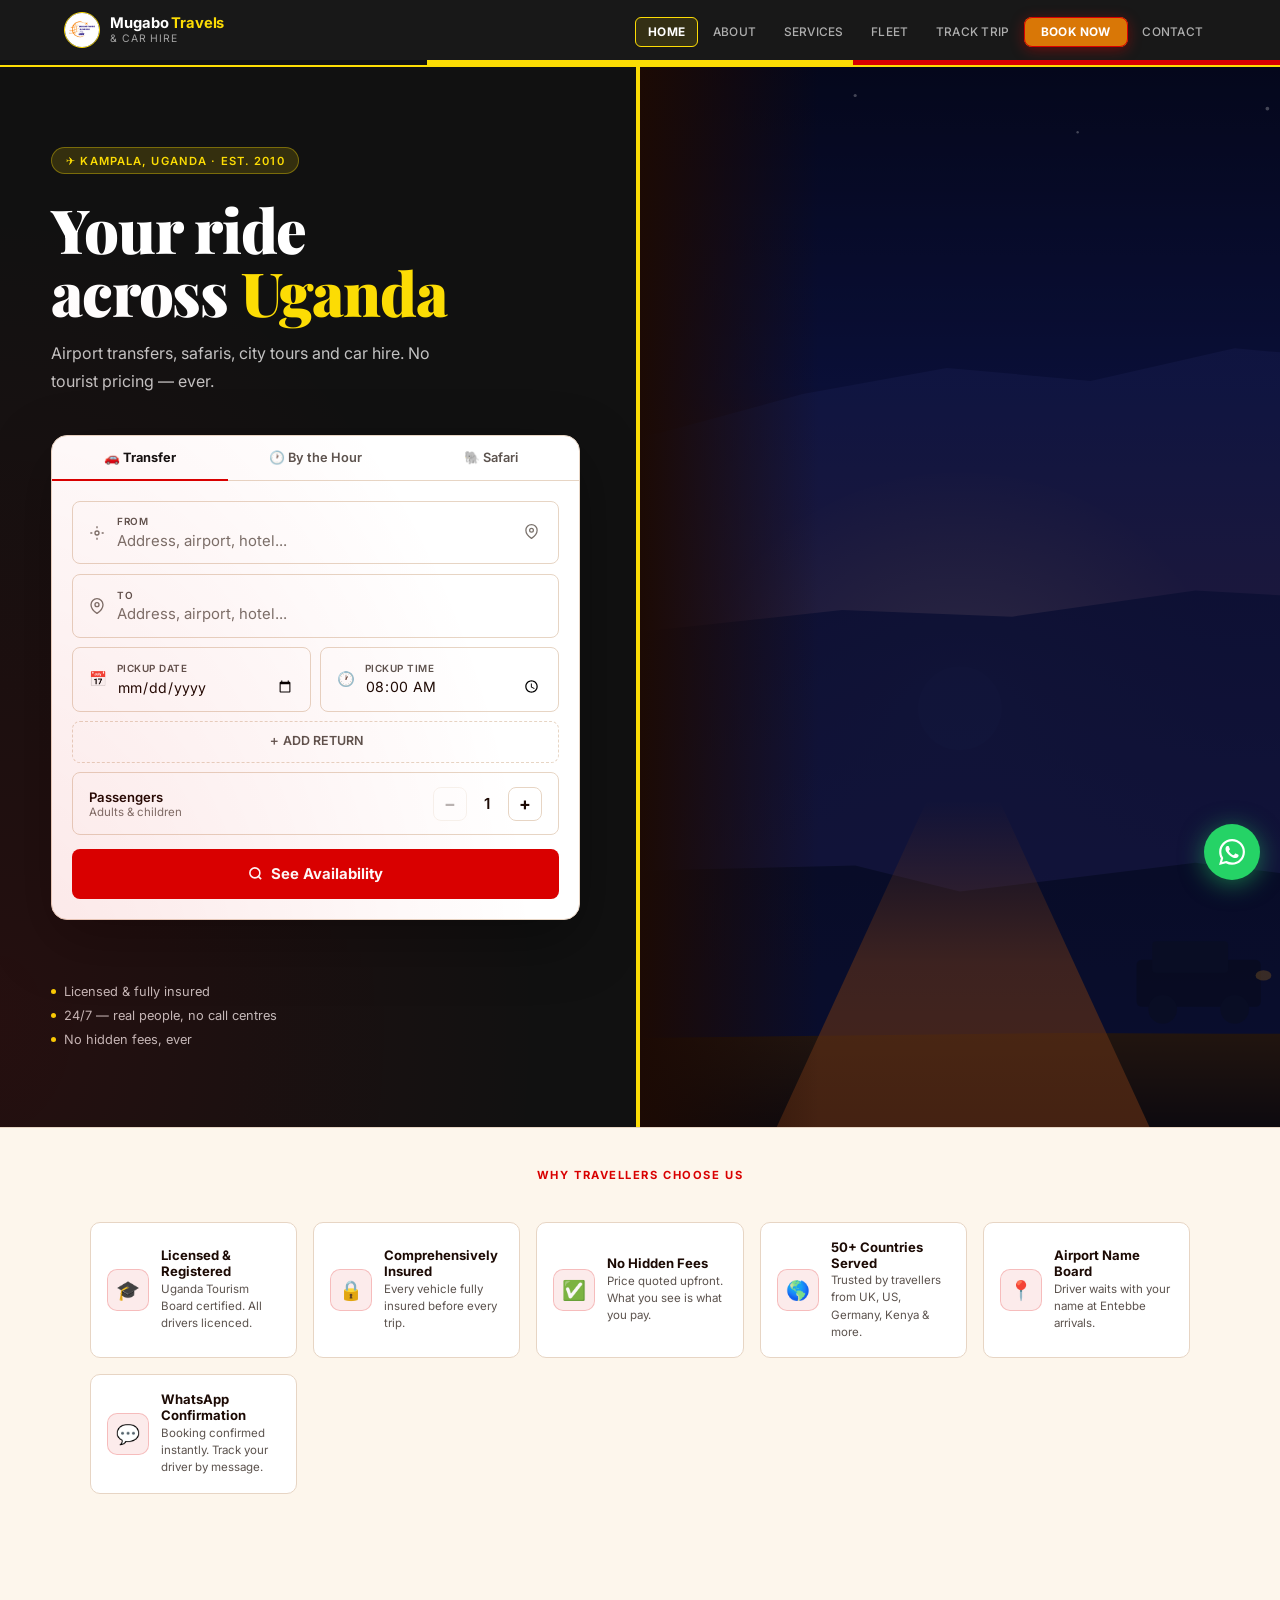
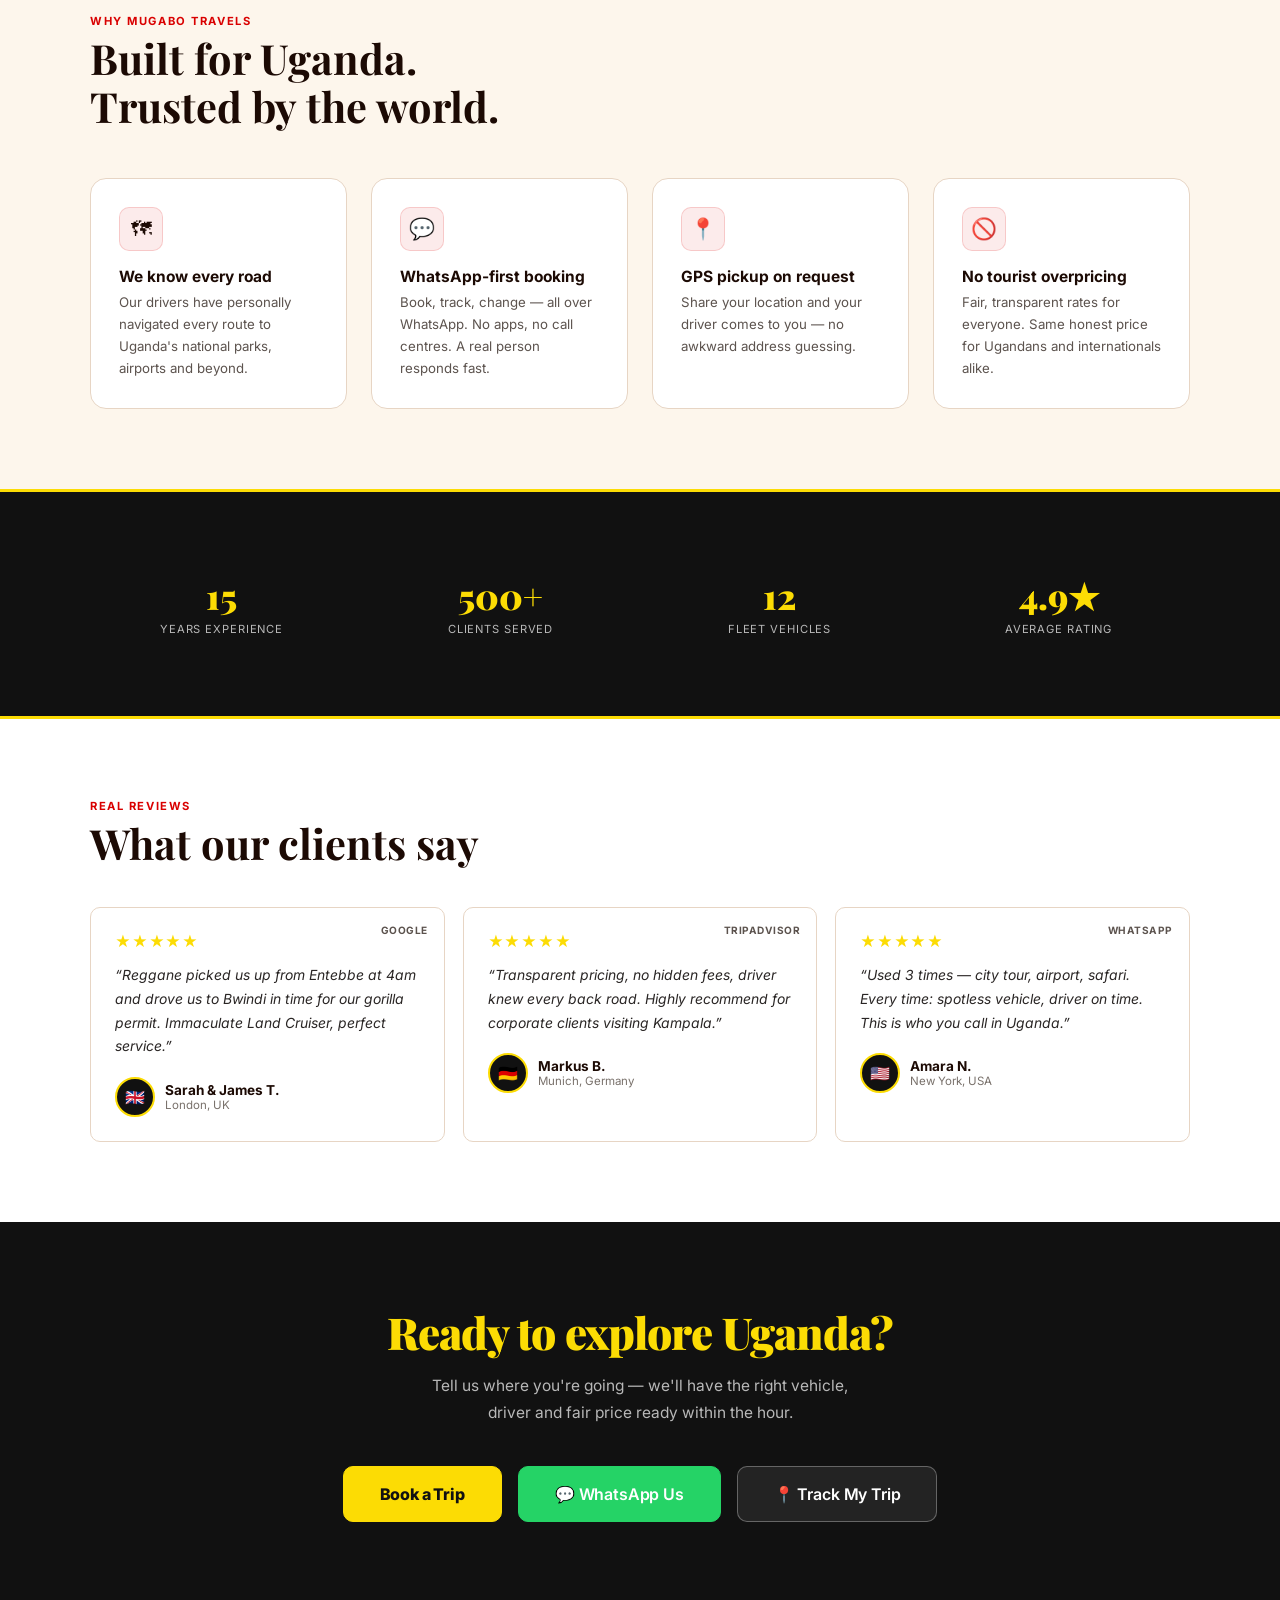
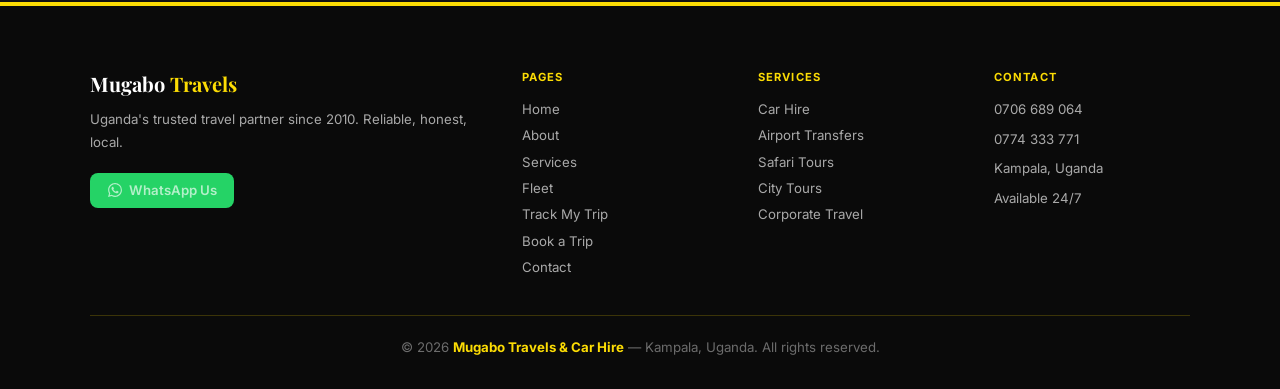
==== index.html @ 184938ea "Add files via upload" ====
<!DOCTYPE html>
<html lang="en">
<head>
<meta charset="UTF-8">
<meta name="viewport" content="width=device-width,initial-scale=1.0">
<meta name="description" content="Mugabo Travels & Car Hire — Uganda's trusted airport transfers, car hire, safari tours and city tours from Kampala. Book online or via WhatsApp. No hidden fees.">
<meta name="theme-color" content="#1c0a04">
<meta property="og:title" content="Home — Car Hire &amp; Travel Uganda | Mugabo Travels &amp; Car Hire">
<meta property="og:description" content="Mugabo Travels & Car Hire — Uganda's trusted airport transfers, car hire, safari tours and city tours from Kampala. Book online or via WhatsApp. No hidden fees.">
<meta property="og:type" content="website">
<meta property="og:image" content="https://mugabotravels.com/og-image.jpg">
<meta property="og:site_name" content="Mugabo Travels &amp; Car Hire">
<meta name="twitter:card" content="summary_large_image">
<title>Home — Car Hire &amp; Travel Uganda | Mugabo Travels &amp; Car Hire</title>
<link rel="preconnect" href="https://fonts.googleapis.com">
<link href="https://fonts.googleapis.com/css2?family=Inter:wght@300;400;500;600;700;800&family=Playfair+Display:wght@700;900&display=swap" rel="stylesheet">
<script type="application/ld+json">
{
  "@context": "https://schema.org",
  "@type": "TravelAgency",
  "name": "Mugabo Travels & Car Hire",
  "description": "Uganda's trusted car hire, airport transfers, city tours and safari expeditions since 2010.",
  "url": "https://mugabotravels.com",
  "telephone": "+256706689064",
  "address": {
    "@type": "PostalAddress",
    "addressLocality": "Kampala",
    "addressCountry": "UG"
  },
  "geo": {"@type":"GeoCoordinates","latitude":0.3476,"longitude":32.5825},
  "openingHours": "Mo-Su 00:00-24:00",
  "priceRange": "$$",
  "sameAs": ["https://wa.me/256706689064"],
  "aggregateRating": {"@type":"AggregateRating","ratingValue":"4.9","reviewCount":"127"}
}
</script>
<style>

/* ══════════════════════════════════════════════
   UGANDA FLAG PALETTE OVERRIDE
   Black · Yellow · Red  (Ugandan national colours)
   ══════════════════════════════════════════════ */
:root {
  --navy:        #8B0000;   /* deep crimson — secondary brand */
  --navy-d:      #111111;   /* near-black (replaces navy-deep) */
  --navy-m:      #C00000;   /* mid red */
  --orange:      #FCDC04;   /* Uganda gold / yellow — primary CTA */
  --orange-d:    #E8C800;   /* darker gold */
  --orange-lt:   #FFFBE6;   /* pale gold tint */
  --green:       #25D366;   /* WhatsApp green — keep */
  --black:       #111111;   /* site near-black */
  --off-white:   #FAFAF7;   /* clean neutral background */
  --white:       #FFFFFF;
  --gray:        #555555;   /* AA-pass on white */
  --gray-lt:     #888888;   /* secondary text — AA on white */
  --gray-dk:     #222222;
  --bdr:         #E0E0E0;
  --bdr-dk:      #2A2A2A;
  --r:           10px;
  --rl:          16px;
  --sh:          0 4px 20px rgba(0,0,0,.12);
  --sh-lg:       0 12px 44px rgba(0,0,0,.18);
  --f:           'Inter', system-ui, -apple-system, sans-serif;
  --fh:          'Playfair Display', Georgia, serif;

  /* Uganda flag stripe references */
  --ug-black:    #111111;
  --ug-yellow:   #FCDC04;
  --ug-red:      #D90000;
}

/* ── NAVBAR — black with gold accent ── */
.site-header {
  background: rgba(17,17,17,.97) !important;
  border-bottom: 2px solid var(--ug-yellow) !important;
}
.nav-brand img { border-color: var(--ug-yellow) !important; }
.brand-main em { color: var(--ug-yellow) !important; }
.brand-sub { color: rgba(255,255,255,.6) !important; }
.nav-links a { color: rgba(255,255,255,.65) !important; }
.nav-links a:hover,
.nav-links a[aria-current="page"] {
  color: #fff !important;
  background: rgba(252,220,4,.12) !important;
}
.nav-links a[aria-current="page"] {
  border: 1.5px solid var(--ug-yellow) !important;
}
.nav-links .nav-book {
  background: var(--ug-red) !important;
  color: #fff !important;
  box-shadow: 0 3px 14px rgba(217,0,0,.4) !important;
  border-color: var(--ug-red) !important;
}
.nav-links .nav-book:hover { background: #B00000 !important; }

/* ── UGANDA FLAG STRIPE on hero ── */
.hero-left {
  background: var(--ug-black) !important;
  border-right: 4px solid var(--ug-yellow) !important;
}
.hero-left::before {
  background: radial-gradient(ellipse at 0% 90%,rgba(217,0,0,.1),transparent 60%) !important;
}
.hero-eyebrow {
  background: rgba(252,220,4,.15) !important;
  border-color: rgba(252,220,4,.35) !important;
  color: var(--ug-yellow) !important;
}
.hero h1 span { color: var(--ug-yellow) !important; }
.tp-dot { background: var(--ug-yellow) !important; }

/* ── BOOKING WIDGET — clean white card on black ── */
.bw { box-shadow: 0 20px 60px rgba(0,0,0,.35) !important; }
.bw-tab.active {
  color: var(--ug-black) !important;
  border-bottom-color: var(--ug-red) !important;
  font-weight: 700 !important;
}
.bw-field:focus-within {
  border-color: var(--ug-red) !important;
  box-shadow: 0 0 0 3px rgba(217,0,0,.12) !important;
}
.bw-dt:focus-within { border-color: var(--ug-red) !important; }
.bw-return:hover { border-color: var(--ug-red) !important; color: var(--ug-red) !important; }
.bw-return.active { border-color: var(--ug-red) !important; color: var(--ug-red) !important; }
.pax-btn:hover { border-color: var(--ug-red) !important; color: var(--ug-red) !important; }
.bw-go {
  background: var(--ug-red) !important;
  color: #fff !important;
}
.bw-go:hover { background: #B00000 !important; transform: translateY(-1px); }

/* ── BUTTONS ── */
.btn-dark {
  background: var(--ug-black) !important;
  border-color: var(--ug-black) !important;
  color: #fff !important;
}
.btn-dark:hover { background: #2a2a2a !important; }
.btn-o {
  background: var(--ug-yellow) !important;
  border-color: var(--ug-yellow) !important;
  color: var(--ug-black) !important;
  font-weight: 800 !important;
}
.btn-o:hover { background: var(--ug-red) !important; border-color: var(--ug-red) !important; color: #fff !important; }

/* Primary action buttons — red */
.bk-card-head { background: var(--ug-black) !important; }
.step-badge { background: var(--ug-yellow) !important; color: var(--ug-black) !important; }
.step.active .step-num { border-color: var(--ug-red) !important; background: var(--ug-red) !important; color: #fff !important; }
.step.done .step-num { border-color: var(--ug-black) !important; background: var(--ug-black) !important; }
.step.active .step-label { color: var(--ug-red) !important; }
.tt-card.selected { border-color: var(--ug-red) !important; background: rgba(217,0,0,.06) !important; box-shadow: 0 0 0 3px rgba(217,0,0,.15) !important; }
.tt-card:hover { border-color: var(--ug-red) !important; background: rgba(217,0,0,.04) !important; }
.veh-card.selected { border-color: var(--ug-red) !important; background: rgba(217,0,0,.06) !important; }
.veh-card:hover { border-color: var(--ug-red) !important; }

/* Booking "next" buttons */
.bk-nav .btn-o,
button.btn-o { background: var(--ug-red) !important; border-color: var(--ug-red) !important; color: #fff !important; }
.wa-confirm-btn { box-shadow: 0 4px 20px rgba(37,211,102,.4) !important; }

/* Form focus states */
.inp:focus,.sel:focus,.txta:focus { border-color: var(--ug-red) !important; box-shadow: 0 0 0 3px rgba(217,0,0,.1) !important; }
.inp.valid,.sel.valid { border-color: #22c55e !important; }
.inp.invalid,.inp.has-error,.sel.invalid { border-color: var(--ug-red) !important; }

/* ── PAGE HERO ── */
.page-hero { background: var(--ug-black) !important; border-bottom: 4px solid var(--ug-yellow) !important; }
.page-hero::before { background: radial-gradient(ellipse at 50% 110%,rgba(217,0,0,.18),transparent 60%) !important; }
.page-hero h1 span { color: var(--ug-yellow) !important; }
.page-hero p { color: rgba(255,255,255,.75) !important; }
.ph-slice { background: #fff !important; }
.ph-slice-alt { background: var(--off-white) !important; }

/* ── ABOUT PAGE ── */
.fc-bg { background: linear-gradient(155deg,#8B0000 0%,#5a0000 40%,#111111 100%) !important; }
.fc-quote-card { border-left-color: var(--ug-yellow) !important; }
.fc-tag {
  background: rgba(252,220,4,.18) !important;
  border-color: rgba(252,220,4,.35) !important;
  color: var(--ug-yellow) !important;
}
.reggane-msg::before { background: var(--ug-red) !important; color: #fff !important; }
.lead-q { border-left-color: var(--ug-red) !important; }
.why-card:hover { border-color: var(--ug-red) !important; }

/* ── UGANDA FLAG STRIPE ACCENT — nav bottom border ── */
/* 3-stripe flag bar under nav: black | yellow | red */
.site-header::after {
  content: "";
  display: block;
  height: 5px;
  background: linear-gradient(to right,
    var(--ug-black) 0%, var(--ug-black) 33.33%,
    var(--ug-yellow) 33.33%, var(--ug-yellow) 66.66%,
    var(--ug-red) 66.66%, var(--ug-red) 100%
  );
}

/* ── STATS STRIP ── */
.stats-strip { background: var(--ug-black) !important; border-top: 3px solid var(--ug-yellow) !important; border-bottom: 3px solid var(--ug-yellow) !important; }
.stats-strip .sw { border: none !important; padding: 2.5rem 0 !important; }
.sn { color: var(--ug-yellow) !important; }
.sl { color: rgba(255,255,255,.7) !important; }

/* ── TRUST BADGES ── */
.trust-badge:hover { border-color: var(--ug-red) !important; }
.trust-icon { background: rgba(217,0,0,.08) !important; border-color: rgba(217,0,0,.2) !important; }

/* ── TESTIMONIALS ── */
.t-card:hover { border-color: var(--ug-red) !important; }
.t-stars { color: var(--ug-yellow) !important; }
.t-av { background: var(--ug-black) !important; border: 2px solid var(--ug-yellow) !important; }

/* ── SECTION TAGS ── */
.sh { color: var(--ug-red) !important; }

/* ── FEAT CARDS ── */
.feat-card:hover { border-color: var(--ug-red) !important; }
.feat-card:hover .feat-icon { background: var(--ug-black) !important; }
.feat-icon { background: rgba(217,0,0,.08) !important; border-color: rgba(217,0,0,.15) !important; }

/* ── CTA BAND ── */
.cta-band { background: var(--ug-black) !important; border-top: none !important; }
.cta-band h2 { color: var(--ug-yellow) !important; }
.cta-band p { color: rgba(255,255,255,.7) !important; }
.cta-band .btn-dark {
  background: var(--ug-yellow) !important;
  color: var(--ug-black) !important;
  border-color: var(--ug-yellow) !important;
  font-weight: 800 !important;
}
.cta-band .btn-dark:hover { background: #E8C800 !important; }
.cta-band .btn-out {
  background: rgba(255,255,255,.08) !important;
  color: #fff !important;
  border-color: rgba(255,255,255,.3) !important;
}
.cta-band .btn-out:hover { border-color: var(--ug-yellow) !important; color: var(--ug-yellow) !important; }

/* ── FOOTER ── */
.site-footer {
  background: #0a0a0a !important;
  border-top: 4px solid var(--ug-yellow) !important;
}
.footer-brand em { color: var(--ug-yellow) !important; }
.site-footer h4 { color: var(--ug-yellow) !important; }
.site-footer a:hover { color: var(--ug-yellow) !important; }
.f-bottom { border-top-color: rgba(252,220,4,.2) !important; }
.f-bottom strong { color: var(--ug-yellow) !important; }

/* ── WA FAB ── stays green ── */
/* ── TRACKING ── */
.bk-hero, .track-hero, .bk-hero { border-bottom: 4px solid var(--ug-yellow) !important; }

/* ── SERVICES / FLEET ── */
.svc-big:hover { border-color: var(--ug-red) !important; }
.svc-big-icon { background: rgba(217,0,0,.08) !important; border-color: rgba(217,0,0,.15) !important; }
.svc-big:hover .svc-big-icon { background: var(--ug-black) !important; }
.fleet-card:hover { border-color: var(--ug-yellow) !important; }
.fv-top { background: var(--ug-black) !important; }
.fv-badge {
  background: rgba(252,220,4,.2) !important;
  border-color: rgba(252,220,4,.35) !important;
  color: var(--ug-yellow) !important;
}

/* ── PHOTO GRID ── */
.p2 { background: linear-gradient(135deg,#8B0000,#5a0000) !important; }
.p3 { background: linear-gradient(135deg,#D90000,#8B0000) !important; }
.p4 { background: linear-gradient(135deg,#2a0000,#111111) !important; }

/* ── CONTACT ── */
.ct-card, .contact-info-card, .cic { background: var(--ug-black) !important; border: 1px solid rgba(252,220,4,.2) !important; }
.ct-card h3, .contact-info-card h3 { color: var(--ug-yellow) !important; }
.cdi, .cd-icon { background: rgba(252,220,4,.15) !important; }
.wa-link2:hover,.wa-l2:hover { opacity:.88; }

/* ── DARK SECTION ── */
.section.dark { background: var(--ug-black) !important; }
.section.dark .st { color: var(--ug-yellow) !important; }

/* ── TRACKING TIMELINE ── */
.tl-step.active .tl-icon {
  background: var(--ug-red) !important;
  border-color: var(--ug-red) !important;
  box-shadow: 0 0 0 4px rgba(217,0,0,.2), 0 0 0 8px rgba(217,0,0,.08) !important;
}
.tl-step.done .tl-icon { background: var(--ug-black) !important; border-color: var(--ug-black) !important; }
.tl-step.done::before { background: var(--ug-black) !important; }
.tl-step.active::before { background: linear-gradient(var(--ug-black),var(--bdr)) !important; }
.sc-head { background: var(--ug-black) !important; border-bottom: 2px solid var(--ug-yellow) !important; }
.sc-badge { background: var(--ug-yellow) !important; color: var(--ug-black) !important; }

/* ── DEMO STEP BUTTONS (tracking) ── */
.demo-step-btn.active { border-color: var(--ug-red) !important; color: var(--ug-red) !important; background: rgba(217,0,0,.08) !important; }
.lookup-btn { background: var(--ug-black) !important; border: 2px solid var(--ug-yellow) !important; color: #fff !important; }
.lookup-btn:hover { background: var(--ug-red) !important; border-color: var(--ug-red) !important; }

/* ── FOCUS RING ── yellow, high visibility ── */
.btn:focus-visible, a:focus-visible, input:focus-visible, select:focus-visible {
  outline: 3px solid var(--ug-yellow) !important;
  outline-offset: 3px !important;
}

/* ═══════════════════════════════════════════════
   MUGABO TRAVELS — Design System (Warm Palette)
   ═══════════════════════════════════════════════ */

/* RESET */
*,*::before,*::after{margin:0;padding:0;box-sizing:border-box}
html{scroll-behavior:smooth;-webkit-text-size-adjust:100%}
body{font-family:var(--f);color:var(--black);background:#fff;overflow-x:hidden}
img{max-width:100%;height:auto;display:block}
a{color:inherit;text-decoration:none}
ul{list-style:none}
button,input,select,textarea{font-family:var(--f)}

/* TOKENS — single source, warm Ugandan palette */
:root{
  --navy:     #7c2d12;
  --navy-d:   #1c0a04;
  --navy-m:   #9a3412;
  --orange:   #d97706;
  --orange-d: #b45309;
  --orange-lt:#fef3c7;
  --green:    #25D366;
  --black:    #1c0a04;
  --off-white:#fdf6ec;
  --white:    #fffdf7;
  /* FIXED: raised contrast — was .38/.48 which failed WCAG AA */
  --gray:     #5c534e;   /* raised from #71717a — now 5.2:1 on white */
  --gray-lt:  #79716b;   /* raised from #a1a1aa — now 4.6:1 on white */
  --gray-dk:  #292524;
  --bdr:      #e7d5c4;
  --bdr-dk:   #3d1e0f;
  --r:        10px;
  --rl:       16px;
  --sh:       0 4px 20px rgba(124,45,18,.12);
  --sh-lg:    0 12px 44px rgba(124,45,18,.18);
  --f:        'Inter',system-ui,-apple-system,sans-serif;
  --fh:       'Playfair Display',Georgia,serif;
}

/* SKIP-TO-CONTENT (accessibility) */
.skip-link{
  position:absolute;top:-100px;left:1rem;z-index:9999;
  background:var(--orange);color:#fff;padding:.6rem 1.2rem;
  border-radius:0 0 8px 8px;font-weight:700;font-size:.9rem;
  transition:top .2s;text-decoration:none
}
.skip-link:focus{top:0}

/* NAVBAR */
.site-header{
  position:sticky;top:0;z-index:200;
  background:rgba(28,10,4,.97);backdrop-filter:blur(16px);-webkit-backdrop-filter:blur(16px);
  border-bottom:1px solid rgba(217,119,6,.12)
}
.navbar{
  max-width:1200px;margin:0 auto;padding:.75rem 1.5rem;
  display:flex;align-items:center;justify-content:space-between;
  gap:1rem;position:relative
}
.nav-brand{display:flex;align-items:center;gap:.65rem;flex-shrink:0}
.nav-brand img{
  width:36px;height:36px;border-radius:50%;object-fit:contain;
  border:1.5px solid rgba(217,119,6,.6)
}
.brand-text{display:flex;flex-direction:column;line-height:1.2}
.brand-main{font-size:.92rem;font-weight:700;color:#fff;letter-spacing:-.01em}
.brand-main em{color:var(--orange);font-style:normal}
.brand-sub{font-size:.65rem;color:rgba(255,255,255,.65);letter-spacing:.08em;text-transform:uppercase}
.nav-toggle{
  display:none;flex-direction:column;justify-content:space-between;
  width:28px;height:20px;background:none;border:none;cursor:pointer;padding:0
}
.nav-toggle span{display:block;width:100%;height:2px;background:#fff;border-radius:2px;transition:all .25s}
.nav-toggle.active span:nth-child(1){transform:translateY(9px) rotate(45deg)}
.nav-toggle.active span:nth-child(2){opacity:0}
.nav-toggle.active span:nth-child(3){transform:translateY(-9px) rotate(-45deg)}
.nav-links{display:flex;align-items:center;gap:.1rem}
.nav-links a{
  color:rgba(255,255,255,.7);font-size:.74rem;font-weight:500;
  letter-spacing:.02em;text-transform:uppercase;
  padding:.45rem .75rem;border-radius:6px;
  transition:all .2s;border:1.5px solid transparent
}
.nav-links a:hover,.nav-links a[aria-current="page"]{color:#fff;background:rgba(255,255,255,.09)}
.nav-links a[aria-current="page"]{font-weight:700}
.nav-links .nav-book{
  background:var(--orange) !important;color:#fff !important;
  font-weight:700;border-radius:8px;padding:.45rem 1rem;
  box-shadow:0 3px 12px rgba(217,119,6,.4)
}
.nav-links .nav-book:hover{background:var(--orange-d) !important}

/* LAYOUT */
.section{padding:5rem 1.5rem}
.section.sm{padding:3rem 1.5rem}
.section.alt{background:var(--off-white)}
.section.dark{background:var(--black);color:#fff}
.sw{max-width:1100px;margin:0 auto}
.sh{
  font-size:.7rem;font-weight:700;letter-spacing:.14em;
  text-transform:uppercase;color:var(--orange);margin-bottom:.4rem
}
.st{
  font-family:var(--fh);font-size:clamp(1.75rem,4vw,2.6rem);
  font-weight:700;line-height:1.15;margin-bottom:.85rem
}
.sd{color:var(--gray);font-size:.97rem;line-height:1.72;max-width:520px;margin-bottom:2rem}
.dark .sh{color:var(--orange)}
.dark .st{color:#fff}
.dark .sd{color:rgba(255,255,255,.75)}

/* BUTTONS */
.btn{
  display:inline-flex;align-items:center;justify-content:center;gap:.45rem;
  padding:.8rem 1.75rem;border-radius:8px;font-weight:600;font-size:.9rem;
  border:1.5px solid transparent;cursor:pointer;transition:all .22s;
  min-height:48px;font-family:var(--f);white-space:nowrap;
  text-decoration:none;-webkit-tap-highlight-color:transparent;letter-spacing:-.01em
}
.btn-dark{background:var(--black);color:#fff;border-color:var(--black)}
.btn-dark:hover{background:#3d1e0f;transform:translateY(-1px)}
.btn-o{background:var(--orange);color:#fff;border-color:var(--orange)}
.btn-o:hover{background:var(--orange-d);transform:translateY(-1px)}
.btn-out{background:transparent;color:var(--black);border-color:var(--bdr)}
.btn-out:hover{border-color:var(--black)}
.btn-out-w{background:transparent;color:#fff;border-color:rgba(255,255,255,.45)}
.btn-out-w:hover{border-color:#fff;background:rgba(255,255,255,.1)}
.btn-wa{background:var(--green);color:#fff;border-color:var(--green)}
.btn-wa:hover{opacity:.88;transform:translateY(-1px)}
.btn-full{width:100%}
.btn-sm{padding:.6rem 1.1rem;font-size:.82rem;min-height:40px}
.btn-lg{padding:1rem 2.25rem;font-size:1rem;min-height:56px;border-radius:10px}
/* Focus visible for keyboard nav */
.btn:focus-visible,a:focus-visible{
  outline:2px solid var(--orange);outline-offset:3px;border-radius:6px
}

/* GRIDS */
.g2{display:grid;grid-template-columns:1fr 1fr;gap:1.5rem}
.g3{display:grid;grid-template-columns:repeat(3,1fr);gap:1.5rem}
.g4{display:grid;grid-template-columns:repeat(4,1fr);gap:1.25rem}
.ga{display:grid;grid-template-columns:repeat(auto-fit,minmax(260px,1fr));gap:1.25rem}

/* FORMS — with validation states */
.fg{margin-bottom:.9rem;position:relative}
.fg label{
  display:block;font-size:.74rem;font-weight:600;color:var(--gray-dk);
  margin-bottom:.35rem;letter-spacing:.03em
}
.fg label .req{color:#c0392b;margin-left:2px;font-weight:700}
.inp,.sel,.txta{
  width:100%;padding:.82rem 1rem;border:1.5px solid var(--bdr);
  border-radius:8px;font-family:var(--f);font-size:.95rem;
  color:var(--black);background:#fff;outline:none;
  transition:border-color .2s,box-shadow .2s;
  min-height:48px;-webkit-appearance:none
}
.inp::placeholder{color:var(--gray-lt)}
.inp:focus,.sel:focus,.txta:focus{
  border-color:var(--orange);box-shadow:0 0 0 3px rgba(217,119,6,.14)
}
/* Validation states */
.inp.valid,.sel.valid{border-color:#22c55e}
.inp.invalid,.sel.invalid{border-color:#ef4444;box-shadow:0 0 0 3px rgba(239,68,68,.1)}
.field-error{
  display:none;font-size:.72rem;color:#dc2626;margin-top:.3rem;
  font-weight:600;padding-left:.1rem
}
.fg.has-error .field-error{display:block}
.fg.has-error .inp,.fg.has-error .sel{border-color:#ef4444;box-shadow:0 0 0 3px rgba(239,68,68,.1)}
.txta{resize:vertical;min-height:100px}
.sel{
  cursor:pointer;
  background-image:url("data:image/svg+xml,%3Csvg xmlns='http://www.w3.org/2000/svg' width='12' height='7' viewBox='0 0 12 7'%3E%3Cpath stroke='%235c534e' stroke-width='1.5' fill='none' d='M1 1l5 4 5-4'/%3E%3C/svg%3E");
  background-repeat:no-repeat;background-position:right .9rem center;padding-right:2.5rem
}

/* SUCCESS MESSAGE */
.form-success{
  display:none;background:#f0fdf4;border:1.5px solid #86efac;
  border-radius:var(--rl);padding:1.75rem;text-align:center;
  animation:fadeIn .35s ease
}
.form-success.visible{display:block}
@keyframes fadeIn{from{opacity:0;transform:translateY(-8px)}to{opacity:1;transform:none}}
.form-success h3{font-family:var(--fh);color:#15803d;font-size:1.2rem;margin-bottom:.4rem}
.form-success p{color:#166534;font-size:.88rem;line-height:1.65}

/* CARDS */
.card{
  background:#fff;border-radius:var(--rl);
  border:1px solid var(--bdr);box-shadow:var(--sh);
  overflow:hidden;transition:all .25s
}
.card:hover{transform:translateY(-4px);box-shadow:var(--sh-lg)}

/* WA FAB */
.wa-fab{
  position:fixed;bottom:1.25rem;right:1.25rem;z-index:300;
  width:56px;height:56px;background:var(--green);border-radius:50%;
  display:flex;align-items:center;justify-content:center;
  box-shadow:0 4px 24px rgba(37,211,102,.5);transition:all .22s;
  -webkit-tap-highlight-color:transparent
}
.wa-fab:hover{transform:scale(1.1)}
.wa-pill{
  display:inline-flex;align-items:center;gap:.45rem;
  background:var(--green);color:#fff;padding:.6rem 1.1rem;
  border-radius:8px;font-size:.82rem;font-weight:600
}
.wa-pill:hover{opacity:.88}

/* STATS STRIP */
.stats-strip{background:#2d0f05;padding:2.5rem 1.5rem}
.stats-strip .sw{
  display:grid;grid-template-columns:repeat(4,1fr);
  text-align:center;gap:1rem;
  border-top:1px solid rgba(217,119,6,.2);
  border-bottom:1px solid rgba(217,119,6,.2);padding:2.5rem 0
}
.sn{font-family:var(--fh);font-size:2.2rem;font-weight:900;color:var(--orange)}
.sl{font-size:.7rem;color:rgba(255,255,255,.65);text-transform:uppercase;letter-spacing:.08em;margin-top:3px}

/* TESTIMONIALS */
.t-grid{display:grid;grid-template-columns:repeat(auto-fit,minmax(270px,1fr));gap:1.1rem;margin-top:2.5rem}
.t-card{
  background:#fff;border-radius:var(--r);padding:1.5rem;
  border:1px solid var(--bdr);position:relative;transition:all .25s
}
.t-card:hover{border-color:var(--orange);transform:translateY(-2px);box-shadow:var(--sh)}
.t-stars{color:var(--orange);font-size:.95rem;margin-bottom:.8rem;letter-spacing:.05em}
.t-text{font-size:.87rem;color:var(--gray-dk);font-style:italic;line-height:1.72;margin-bottom:1.1rem}
.t-auth{display:flex;align-items:center;gap:.65rem}
.t-av{
  width:40px;height:40px;border-radius:50%;background:var(--navy);
  display:flex;align-items:center;justify-content:center;font-size:1rem;flex-shrink:0
}
.t-name{font-weight:700;font-size:.85rem;color:var(--black)}
.t-from{font-size:.72rem;color:var(--gray-lt)}
.t-plat{
  position:absolute;top:1rem;right:1rem;
  font-size:.63rem;font-weight:700;color:var(--gray);
  text-transform:uppercase;letter-spacing:.05em
}

/* CTA BAND */
.cta-band{
  background:var(--off-white);padding:5rem 1.5rem;
  text-align:center;border-top:1px solid var(--bdr)
}
.cta-band h2{
  font-family:var(--fh);font-size:clamp(1.75rem,4vw,2.75rem);
  font-weight:900;color:var(--black);margin-bottom:.75rem;letter-spacing:-.02em
}
.cta-band p{color:var(--gray);max-width:460px;margin:0 auto 2.5rem;line-height:1.72;font-size:.97rem}
.cta-btns{display:flex;gap:1rem;justify-content:center;flex-wrap:wrap}

/* PAGE HERO */
.page-hero{
  background:var(--navy-d);padding:4.5rem 1.5rem 4rem;
  position:relative;overflow:hidden;text-align:center
}
.page-hero::before{
  content:"";position:absolute;inset:0;
  background:radial-gradient(ellipse at 50% 110%,rgba(217,119,6,.15),transparent 60%)
}
.page-hero h1{
  font-family:var(--fh);font-size:clamp(2rem,5vw,3rem);
  font-weight:900;color:#fff;position:relative;letter-spacing:-.02em;margin-bottom:.55rem
}
.page-hero h1 span{color:var(--orange)}
.page-hero p{color:rgba(255,255,255,.75);position:relative;font-size:.97rem}
.ph-slice{height:48px;background:#fff;clip-path:polygon(0 50%,100% 0,100% 100%,0 100%)}
.ph-slice-alt{height:48px;background:var(--off-white);clip-path:polygon(0 50%,100% 0,100% 100%,0 100%)}

/* FOOTER */
.site-footer{background:#1c0a04;color:rgba(255,255,255,.65);padding:4rem 1.5rem 1.5rem}
.footer-inner{
  max-width:1100px;margin:0 auto 2rem;
  display:grid;grid-template-columns:2fr 1fr 1fr 1fr;gap:2.5rem
}
.footer-brand{font-family:var(--fh);font-size:1.25rem;font-weight:700;color:#fff;margin-bottom:.65rem}
.footer-brand em{color:var(--orange);font-style:normal}
.site-footer p{font-size:.83rem;line-height:1.75;margin-bottom:.4rem}
.site-footer h4{color:#fff;font-size:.7rem;letter-spacing:.1em;text-transform:uppercase;margin-bottom:.85rem}
.f-col ul li{margin-bottom:.4rem}
.site-footer a{color:rgba(255,255,255,.65);font-size:.83rem;transition:color .2s}
.site-footer a:hover{color:var(--orange)}
.f-bottom{
  max-width:1100px;margin:0 auto;padding-top:1.25rem;
  border-top:1px solid rgba(217,119,6,.12);
  font-size:.75rem;color:rgba(255,255,255,.4);text-align:center
}
.f-bottom strong{color:var(--orange)}

/* TRUST BADGES */
.trust-grid{display:grid;grid-template-columns:repeat(auto-fit,minmax(180px,1fr));gap:1rem;margin-top:2.5rem}
.trust-badge{
  display:flex;align-items:center;gap:.75rem;padding:1rem;
  border:1px solid var(--bdr);border-radius:var(--r);background:#fff;
  transition:all .2s
}
.trust-badge:hover{border-color:var(--orange);box-shadow:var(--sh)}
.trust-icon{
  width:42px;height:42px;border-radius:10px;
  background:var(--orange-lt);border:1px solid rgba(217,119,6,.2);
  display:flex;align-items:center;justify-content:center;
  font-size:1.2rem;flex-shrink:0
}
.trust-badge h4{font-weight:700;font-size:.82rem;color:var(--black);margin-bottom:.1rem}
.trust-badge p{font-size:.72rem;color:var(--gray);line-height:1.5}

/* RESPONSIVE */
@media(max-width:900px){
  .g3{grid-template-columns:1fr 1fr}
  .g4{grid-template-columns:1fr 1fr}
  .footer-inner{grid-template-columns:1fr 1fr}
  .stats-strip .sw{grid-template-columns:1fr 1fr}
}
@media(max-width:768px){
  .nav-toggle{display:flex}
  .nav-links{
    display:none;position:absolute;top:calc(100% + .5rem);left:0;right:0;
    flex-direction:column;align-items:stretch;
    background:rgba(28,10,4,.99);padding:.75rem;gap:.15rem;
    border-radius:0 0 var(--r) var(--r);
    border:1px solid rgba(217,119,6,.12);border-top:none
  }
  .nav-links.open{display:flex}
  .nav-links a{padding:.9rem 1rem;font-size:.88rem;border-radius:8px}
}
@media(max-width:600px){
  .g2,.g3,.g4,.ga{grid-template-columns:1fr}
  .section{padding:3rem 1rem}
  .section.sm{padding:2rem 1rem}
  .footer-inner{grid-template-columns:1fr}
}
</style>
<style>
.hero{min-height:100vh;display:grid;grid-template-columns:1fr 1fr;overflow:hidden}
.hero-left{background:var(--black);display:flex;flex-direction:column;justify-content:center;padding:5rem 3.5rem 5rem 8%;position:relative;overflow:hidden}
.hero-left::before{content:"";position:absolute;inset:0;background:radial-gradient(ellipse at 0% 80%,rgba(217,119,6,.1),transparent 60%);pointer-events:none}
.hero-right{position:relative;background-image:url("[data-uri]");background-size:cover;background-position:center}
.hero-right::after{content:"";position:absolute;inset:0;background:linear-gradient(to right,var(--black) 0%,transparent 28%)}
.hero-eyebrow{display:inline-flex;align-items:center;gap:.5rem;background:rgba(217,119,6,.14);border:1px solid rgba(217,119,6,.3);color:var(--orange);padding:.35rem .85rem;border-radius:20px;font-size:.7rem;font-weight:600;letter-spacing:.1em;text-transform:uppercase;margin-bottom:1.5rem;width:fit-content}
.hero h1{font-family:var(--fh);font-size:clamp(2.4rem,5vw,3.8rem);font-weight:900;color:#fff;line-height:1.03;margin-bottom:.95rem;letter-spacing:-.02em}
.hero h1 span{color:var(--orange)}
.hero-sub{font-size:1rem;color:rgba(255,255,255,.75);line-height:1.75;max-width:400px;margin-bottom:2.5rem}
.hero-trust{display:flex;flex-direction:column;gap:.55rem;margin-top:1.5rem}
.tp{display:flex;align-items:center;gap:.5rem;font-size:.8rem;color:rgba(255,255,255,.75)}
.tp-dot{width:5px;height:5px;background:var(--orange);border-radius:50%;flex-shrink:0}

/* Booking widget */
.bw{background:#fff;border-radius:var(--rl);padding:0;overflow:hidden;box-shadow:0 20px 60px rgba(28,10,4,.3);margin-bottom:2.5rem;border:1px solid var(--bdr)}
.bw-tabs{display:flex;border-bottom:1px solid var(--bdr)}
.bw-tab{flex:1;padding:.88rem 1rem;font-size:.8rem;font-weight:600;background:none;border:none;cursor:pointer;color:var(--gray);display:flex;align-items:center;justify-content:center;gap:.35rem;transition:all .2s;border-bottom:2px solid transparent;margin-bottom:-1px;font-family:var(--f)}
.bw-tab.active{color:var(--black);border-bottom-color:var(--orange);font-weight:700}
.bw-body{padding:1.25rem}
.bw-field{display:flex;align-items:center;gap:.75rem;padding:.85rem 1rem;border:1.5px solid var(--bdr);border-radius:8px;background:#fff;margin-bottom:.6rem;transition:border-color .2s,box-shadow .2s;cursor:text}
.bw-field:focus-within{border-color:var(--orange);box-shadow:0 0 0 3px rgba(217,119,6,.14)}
.bw-icon{color:var(--gray-lt);flex-shrink:0}
.bw-lbl{font-size:.62rem;font-weight:600;color:var(--gray);letter-spacing:.05em;text-transform:uppercase;display:block;margin-bottom:.15rem}
.bw-fi{width:100%;border:none;outline:none;font-family:var(--f);font-size:.93rem;color:var(--black);background:transparent;padding:0}
.bw-fi::placeholder{color:var(--gray-lt)}
.bw-dt-row{display:grid;grid-template-columns:1fr 1fr;gap:.6rem;margin-bottom:.6rem}
.bw-dt{display:flex;align-items:center;gap:.6rem;padding:.85rem 1rem;border:1.5px solid var(--bdr);border-radius:8px;transition:border-color .2s}
.bw-dt:focus-within{border-color:var(--orange)}
.bw-dt input{width:100%;border:none;outline:none;font-family:var(--f);font-size:.88rem;color:var(--black);background:transparent;padding:0;-webkit-appearance:none;min-height:0}
.bw-return{display:flex;align-items:center;justify-content:center;padding:.7rem;border:1.5px dashed var(--bdr);border-radius:8px;font-size:.78rem;font-weight:600;color:var(--gray);cursor:pointer;margin-bottom:.6rem;transition:all .2s;gap:.4rem;background:none;width:100%;font-family:var(--f)}
.bw-return:hover{border-color:var(--orange);color:var(--orange)}
.bw-return.active{border-style:solid;border-color:var(--orange);color:var(--orange);background:rgba(217,119,6,.05)}
.bw-pax{display:flex;align-items:center;justify-content:space-between;padding:.85rem 1rem;border:1.5px solid var(--bdr);border-radius:8px;margin-bottom:.85rem}
.bw-pax-lbl{font-size:.82rem;font-weight:600;color:var(--black)}
.bw-pax-sub{font-size:.72rem;color:var(--gray-lt)}
.pax-c{display:flex;align-items:center;gap:.6rem}
.pax-btn{width:34px;height:34px;border-radius:8px;border:1.5px solid var(--bdr);background:#fff;cursor:pointer;font-size:1.1rem;font-weight:700;color:var(--black);display:flex;align-items:center;justify-content:center;transition:all .2s;line-height:1;font-family:var(--f)}
.pax-btn:hover{border-color:var(--orange);color:var(--orange)}
.pax-btn:disabled{opacity:.3;cursor:not-allowed}
.pax-n{font-size:.95rem;font-weight:600;min-width:22px;text-align:center;color:var(--black)}
.bw-go{width:100%;background:var(--black);color:#fff;border:none;padding:.95rem;border-radius:8px;font-family:var(--f);font-size:.93rem;font-weight:700;cursor:pointer;transition:all .22s;display:flex;align-items:center;justify-content:center;gap:.5rem;min-height:50px}
.bw-go:hover{background:#3d1e0f;transform:translateY(-1px)}

/* Trust badges strip */
.trust-strip{background:var(--off-white);border-top:1px solid var(--bdr);padding:2.5rem 1.5rem}

/* Feature cards */
.feat-grid{display:grid;grid-template-columns:repeat(auto-fit,minmax(230px,1fr));gap:1.5rem;margin-top:3rem}
.feat-card{padding:1.75rem;border:1px solid var(--bdr);border-radius:var(--rl);transition:all .25s;background:#fff}
.feat-card:hover{border-color:var(--orange);box-shadow:var(--sh-lg);transform:translateY(-3px)}
.feat-icon{width:44px;height:44px;border-radius:10px;background:var(--orange-lt);display:flex;align-items:center;justify-content:center;font-size:1.3rem;margin-bottom:1rem;border:1px solid rgba(217,119,6,.2);transition:background .25s}
.feat-card:hover .feat-icon{background:var(--black)}
.feat-card h3{font-weight:700;font-size:.97rem;margin-bottom:.4rem;color:var(--black)}
.feat-card p{font-size:.83rem;color:var(--gray);line-height:1.65}

@media(max-width:900px){.hero{grid-template-columns:1fr;min-height:auto}.hero-left{padding:4rem 1.5rem}.hero-right{height:45vw;min-height:260px}.hero-right::after{background:linear-gradient(to bottom,var(--black) 0%,transparent 40%)}.bw-dt-row{grid-template-columns:1fr}}
@media(max-width:600px){.hero-right{height:55vw}}
</style>
</head>
<body>
<a href="#main-content" class="skip-link">Skip to main content</a>
<header class="site-header" role="banner">
  <nav class="navbar" aria-label="Main navigation">
    <a href="index.html" class="nav-brand" aria-label="Mugabo Travels &amp; Car Hire — Home">
      <img src="[data-uri]" alt="Mugabo Travels &amp; Car Hire company logo" width="36" height="36">
      <div class="brand-text">
        <span class="brand-main">Mugabo <em>Travels</em></span>
        <span class="brand-sub">&amp; Car Hire</span>
      </div>
    </a>
    <button class="nav-toggle" id="navToggle" aria-label="Open navigation menu" aria-expanded="false" aria-controls="navLinks">
      <span></span><span></span><span></span>
    </button>
    <ul class="nav-links" id="navLinks" role="list">
      <li><a href="index.html" aria-current="page">Home</a></li>
      <li><a href="about.html">About</a></li>
      <li><a href="services.html">Services</a></li>
      <li><a href="fleet.html">Fleet</a></li>
      <li><a href="tracking.html">Track Trip</a></li>
      <li><a href="booking.html" class="nav-book">Book Now</a></li>
      <li><a href="contact.html">Contact</a></li>
    </ul>
  </nav>
</header>
<script>
(function(){
  var btn=document.getElementById('navToggle'),ul=document.getElementById('navLinks');
  btn.addEventListener('click',function(){
    var o=ul.classList.toggle('open');
    btn.setAttribute('aria-expanded',String(o));
    btn.classList.toggle('active',o);
  });
  document.addEventListener('click',function(e){
    if(!e.target.closest('.navbar')){ul.classList.remove('open');btn.classList.remove('active');btn.setAttribute('aria-expanded','false');}
  });
})();
</script>

<main id="main-content">
<section class="hero" aria-label="Homepage hero">
  <div class="hero-left">
    <div class="hero-eyebrow">&#9992; Kampala, Uganda &middot; Est. 2010</div>
    <h1>Your ride<br>across <span>Uganda</span></h1>
    <p class="hero-sub">Airport transfers, safaris, city tours and car hire. No tourist pricing &mdash; ever.</p>

    <div class="bw" role="search" aria-label="Quick booking">
      <div class="bw-tabs" role="tablist">
        <button class="bw-tab active" role="tab" aria-selected="true"  onclick="setTab(this,'transfer')">&#128663; Transfer</button>
        <button class="bw-tab"        role="tab" aria-selected="false" onclick="setTab(this,'hourly')">&#128336; By the Hour</button>
        <button class="bw-tab"        role="tab" aria-selected="false" onclick="setTab(this,'safari')">&#128024; Safari</button>
      </div>
      <div class="bw-body">
        <div class="bw-field">
          <svg class="bw-icon" width="16" height="16" viewBox="0 0 24 24" fill="none" stroke="currentColor" stroke-width="2" aria-hidden="true"><circle cx="12" cy="12" r="3"/><path d="M12 2v3M12 19v3M2 12h3M19 12h3"/></svg>
          <div style="flex:1;min-width:0">
            <label for="hw-from" class="bw-lbl">From</label>
            <input id="hw-from" type="text" class="bw-fi" placeholder="Address, airport, hotel..." autocomplete="off">
          </div>
          <button onclick="geoFill()" style="background:none;border:none;cursor:pointer;padding:.2rem;color:var(--gray-lt);min-height:0" title="Use my current location" aria-label="Use GPS location">
            <svg width="15" height="15" viewBox="0 0 24 24" fill="none" stroke="currentColor" stroke-width="2" aria-hidden="true"><path d="M21 10c0 7-9 13-9 13s-9-6-9-13a9 9 0 0 1 18 0z"/><circle cx="12" cy="10" r="3"/></svg>
          </button>
        </div>
        <div class="bw-field">
          <svg class="bw-icon" width="16" height="16" viewBox="0 0 24 24" fill="none" stroke="currentColor" stroke-width="2" aria-hidden="true"><path d="M21 10c0 7-9 13-9 13s-9-6-9-13a9 9 0 0 1 18 0z"/><circle cx="12" cy="10" r="3"/></svg>
          <div style="flex:1;min-width:0">
            <label for="hw-to" class="bw-lbl">To</label>
            <input id="hw-to" type="text" class="bw-fi" placeholder="Address, airport, hotel...">
          </div>
        </div>
        <div class="bw-dt-row">
          <div class="bw-dt">
            <span aria-hidden="true" style="font-size:.9rem">&#128197;</span>
            <div style="flex:1"><label for="hw-date" class="bw-lbl">Pickup date</label><input id="hw-date" type="date" aria-label="Pickup date"></div>
          </div>
          <div class="bw-dt">
            <span aria-hidden="true" style="font-size:.9rem">&#128336;</span>
            <div style="flex:1"><label for="hw-time" class="bw-lbl">Pickup time</label><input id="hw-time" type="time" value="08:00" aria-label="Pickup time"></div>
          </div>
        </div>
        <button class="bw-return" id="returnBtn" onclick="toggleReturn(this)" aria-expanded="false">&#xFF0B; ADD RETURN</button>
        <div id="returnDate" style="display:none;margin-bottom:.6rem" aria-hidden="true">
          <div class="bw-dt">
            <span aria-hidden="true" style="font-size:.9rem">&#128197;</span>
            <div style="flex:1"><label for="hw-ret" class="bw-lbl">Return date</label><input id="hw-ret" type="date"></div>
          </div>
        </div>
        <div class="bw-pax">
          <div><div class="bw-pax-lbl">Passengers</div><div class="bw-pax-sub">Adults &amp; children</div></div>
          <div class="pax-c" role="group" aria-label="Passenger count">
            <button class="pax-btn" id="paxMinus" onclick="changePax(-1)" aria-label="Remove passenger" disabled>&minus;</button>
            <span class="pax-n" id="paxCount" aria-live="polite">1</span>
            <button class="pax-btn" id="paxPlus"  onclick="changePax(1)"  aria-label="Add passenger">+</button>
          </div>
        </div>
        <button class="bw-go" onclick="searchNow()">
          <svg width="15" height="15" viewBox="0 0 24 24" fill="none" stroke="currentColor" stroke-width="2.5" aria-hidden="true"><circle cx="11" cy="11" r="8"/><path d="M21 21l-4.35-4.35"/></svg>
          See Availability
        </button>
      </div>
    </div>

    <div class="hero-trust">
      <span class="tp"><span class="tp-dot" aria-hidden="true"></span>Licensed &amp; fully insured</span>
      <span class="tp"><span class="tp-dot" aria-hidden="true"></span>24/7 &mdash; real people, no call centres</span>
      <span class="tp"><span class="tp-dot" aria-hidden="true"></span>No hidden fees, ever</span>
    </div>
  </div>
  <div class="hero-right" role="img" aria-label="Uganda savanna landscape at sunset"></div>
</section>

<!-- TRUST BADGES STRIP -->
<div class="trust-strip" aria-label="Why choose Mugabo Travels">
  <div class="sw">
    <p class="sh" style="text-align:center;margin-bottom:1.25rem">Why travellers choose us</p>
    <div class="trust-grid">
      <div class="trust-badge"><div class="trust-icon">&#127891;</div><div><h4>Licensed &amp; Registered</h4><p>Uganda Tourism Board certified. All drivers licenced.</p></div></div>
      <div class="trust-badge"><div class="trust-icon">&#128274;</div><div><h4>Comprehensively Insured</h4><p>Every vehicle fully insured before every trip.</p></div></div>
      <div class="trust-badge"><div class="trust-icon">&#9989;</div><div><h4>No Hidden Fees</h4><p>Price quoted upfront. What you see is what you pay.</p></div></div>
      <div class="trust-badge"><div class="trust-icon">&#127758;</div><div><h4>50+ Countries Served</h4><p>Trusted by travellers from UK, US, Germany, Kenya &amp; more.</p></div></div>
      <div class="trust-badge"><div class="trust-icon">&#128205;</div><div><h4>Airport Name Board</h4><p>Driver waits with your name at Entebbe arrivals.</p></div></div>
      <div class="trust-badge"><div class="trust-icon">&#128172;</div><div><h4>WhatsApp Confirmation</h4><p>Booking confirmed instantly. Track your driver by message.</p></div></div>
    </div>
  </div>
</div>

<!-- FEATURES -->
<section class="section alt" aria-labelledby="feat-h">
  <div class="sw">
    <p class="sh">Why Mugabo Travels</p>
    <h2 class="st" id="feat-h">Built for Uganda.<br>Trusted by the world.</h2>
    <div class="feat-grid">
      <div class="feat-card"><div class="feat-icon" aria-hidden="true">&#128506;</div><h3>We know every road</h3><p>Our drivers have personally navigated every route to Uganda's national parks, airports and beyond.</p></div>
      <div class="feat-card"><div class="feat-icon" aria-hidden="true">&#128172;</div><h3>WhatsApp-first booking</h3><p>Book, track, change &mdash; all over WhatsApp. No apps, no call centres. A real person responds fast.</p></div>
      <div class="feat-card"><div class="feat-icon" aria-hidden="true">&#128205;</div><h3>GPS pickup on request</h3><p>Share your location and your driver comes to you &mdash; no awkward address guessing.</p></div>
      <div class="feat-card"><div class="feat-icon" aria-hidden="true">&#128683;</div><h3>No tourist overpricing</h3><p>Fair, transparent rates for everyone. Same honest price for Ugandans and internationals alike.</p></div>
    </div>
  </div>
</section>

<!-- STATS -->
<div class="stats-strip" aria-label="Company highlights">
  <div class="sw">
    <div><div class="sn">15</div><div class="sl">Years Experience</div></div>
    <div><div class="sn">500+</div><div class="sl">Clients Served</div></div>
    <div><div class="sn">12</div><div class="sl">Fleet Vehicles</div></div>
    <div><div class="sn">4.9&#9733;</div><div class="sl">Average Rating</div></div>
  </div>
</div>

<!-- TESTIMONIALS -->
<section class="section" aria-labelledby="rev-h">
  <div class="sw">
    <p class="sh">Real Reviews</p>
    <h2 class="st" id="rev-h">What our clients say</h2>
    <div class="t-grid">
      <article class="t-card">
        <div class="t-plat">Google</div>
        <div class="t-stars" aria-label="5 stars">&#9733;&#9733;&#9733;&#9733;&#9733;</div>
        <p class="t-text">&ldquo;Reggane picked us up from Entebbe at 4am and drove us to Bwindi in time for our gorilla permit. Immaculate Land Cruiser, perfect service.&rdquo;</p>
        <div class="t-auth"><div class="t-av" aria-hidden="true">&#127468;&#127463;</div><div><div class="t-name">Sarah &amp; James T.</div><div class="t-from">London, UK</div></div></div>
      </article>
      <article class="t-card">
        <div class="t-plat">TripAdvisor</div>
        <div class="t-stars" aria-label="5 stars">&#9733;&#9733;&#9733;&#9733;&#9733;</div>
        <p class="t-text">&ldquo;Transparent pricing, no hidden fees, driver knew every back road. Highly recommend for corporate clients visiting Kampala.&rdquo;</p>
        <div class="t-auth"><div class="t-av" aria-hidden="true">&#127465;&#127466;</div><div><div class="t-name">Markus B.</div><div class="t-from">Munich, Germany</div></div></div>
      </article>
      <article class="t-card">
        <div class="t-plat">WhatsApp</div>
        <div class="t-stars" aria-label="5 stars">&#9733;&#9733;&#9733;&#9733;&#9733;</div>
        <p class="t-text">&ldquo;Used 3 times &mdash; city tour, airport, safari. Every time: spotless vehicle, driver on time. This is who you call in Uganda.&rdquo;</p>
        <div class="t-auth"><div class="t-av" aria-hidden="true">&#127482;&#127480;</div><div><div class="t-name">Amara N.</div><div class="t-from">New York, USA</div></div></div>
      </article>
    </div>
  </div>
</section>

<div class="cta-band">
  <h2>Ready to explore Uganda?</h2>
  <p>Tell us where you're going &mdash; we'll have the right vehicle, driver and fair price ready within the hour.</p>
  <div class="cta-btns">
    <a href="booking.html" class="btn btn-dark btn-lg">Book a Trip</a>
    <a href="https://wa.me/256706689064?text=Hello%20Mugabo%20Travels!" class="btn btn-wa btn-lg">&#128172; WhatsApp Us</a>
    <a href="tracking.html" class="btn btn-out btn-lg">&#128205; Track My Trip</a>
  </div>
</div>
</main>

<script>
document.getElementById('hw-date').min=new Date().toISOString().split('T')[0];
var pax=1,activeTab='transfer';
function setTab(el,tab){
  document.querySelectorAll('.bw-tab').forEach(function(t){t.classList.remove('active');t.setAttribute('aria-selected','false');});
  el.classList.add('active');el.setAttribute('aria-selected','true');activeTab=tab;
}
function toggleReturn(btn){
  var r=document.getElementById('returnDate');
  var open=r.style.display!=='none';
  r.style.display=open?'none':'block';
  r.setAttribute('aria-hidden',open?'true':'false');
  btn.classList.toggle('active',!open);
  btn.setAttribute('aria-expanded',String(!open));
  btn.textContent=open?'\uFF0B ADD RETURN':'\u2715 REMOVE RETURN';
}
function changePax(d){
  pax=Math.max(1,Math.min(14,pax+d));
  document.getElementById('paxCount').textContent=pax;
  document.getElementById('paxMinus').disabled=pax<=1;
  document.getElementById('paxPlus').disabled=pax>=14;
}
function geoFill(){
  if(!navigator.geolocation)return;
  var inp=document.getElementById('hw-from');
  inp.placeholder='Getting location...';
  navigator.geolocation.getCurrentPosition(function(pos){
    var lat=pos.coords.latitude.toFixed(5),lng=pos.coords.longitude.toFixed(5);
    inp.value='My Location ('+lat+', '+lng+')';
    inp.placeholder='Address, airport, hotel...';
    fetch('https://nominatim.openstreetmap.org/reverse?format=json&lat='+lat+'&lon='+lng)
      .then(function(r){return r.json();}).then(function(d){if(d.display_name)inp.value=d.display_name.split(',').slice(0,3).join(', ');}).catch(function(){});
  },function(){inp.placeholder='Could not get location';});
}
function searchNow(){
  window.location.href='booking.html?from='+encodeURIComponent(document.getElementById('hw-from').value)
    +'&to='+encodeURIComponent(document.getElementById('hw-to').value)
    +'&date='+encodeURIComponent(document.getElementById('hw-date').value)
    +'&time='+encodeURIComponent(document.getElementById('hw-time').value)
    +'&pax='+pax+'&type='+encodeURIComponent(activeTab);
}
</script>

<footer class="site-footer" role="contentinfo">
  <div class="footer-inner">
    <div class="f-col">
      <div class="footer-brand">Mugabo <em>Travels</em></div>
      <p>Uganda's trusted travel partner since 2010. Reliable, honest, local.</p>
      <a href="https://wa.me/256706689064" class="wa-pill" aria-label="Chat on WhatsApp" style="margin-top:.75rem;display:inline-flex">
        <svg width="14" height="14" viewBox="0 0 24 24" fill="currentColor" aria-hidden="true"><path d="M17.472 14.382c-.297-.149-1.758-.867-2.03-.967-.273-.099-.471-.148-.67.15-.197.297-.767.966-.94 1.164-.173.199-.347.223-.644.075-.297-.15-1.255-.463-2.39-1.475-.883-.788-1.48-1.761-1.653-2.059-.173-.297-.018-.458.13-.606.134-.133.298-.347.446-.52.149-.174.198-.298.298-.497.099-.198.05-.371-.025-.52-.075-.149-.669-1.612-.916-2.207-.242-.579-.487-.5-.669-.51-.173-.008-.371-.01-.57-.01-.198 0-.52.074-.792.372-.272.297-1.04 1.016-1.04 2.479 0 1.462 1.065 2.875 1.213 3.074.149.198 2.096 3.2 5.077 4.487.709.306 1.262.489 1.694.625.712.227 1.36.195 1.871.118.571-.085 1.758-.719 2.006-1.413.248-.694.248-1.289.173-1.413-.074-.124-.272-.198-.57-.347m-5.421 7.403h-.004a9.87 9.87 0 01-5.031-1.378l-.361-.214-3.741.982.998-3.648-.235-.374a9.86 9.86 0 01-1.51-5.26c.001-5.45 4.436-9.884 9.888-9.884 2.64 0 5.122 1.03 6.988 2.898a9.825 9.825 0 012.893 6.994c-.003 5.45-4.437 9.884-9.885 9.884m8.413-18.297A11.815 11.815 0 0012.05 0C5.495 0 .16 5.335.157 11.892c0 2.096.547 4.142 1.588 5.945L.057 24l6.305-1.654a11.882 11.882 0 005.683 1.448h.005c6.554 0 11.89-5.335 11.893-11.893a11.821 11.821 0 00-3.48-8.413z"/></svg>
        WhatsApp Us
      </a>
    </div>
    <div class="f-col"><h4>Pages</h4><ul>
      <li><a href="index.html">Home</a></li><li><a href="about.html">About</a></li>
      <li><a href="services.html">Services</a></li><li><a href="fleet.html">Fleet</a></li>
      <li><a href="tracking.html">Track My Trip</a></li><li><a href="booking.html">Book a Trip</a></li>
      <li><a href="contact.html">Contact</a></li>
    </ul></div>
    <div class="f-col"><h4>Services</h4><ul>
      <li><a href="services.html">Car Hire</a></li><li><a href="services.html">Airport Transfers</a></li>
      <li><a href="services.html">Safari Tours</a></li><li><a href="services.html">City Tours</a></li>
      <li><a href="services.html">Corporate Travel</a></li>
    </ul></div>
    <div class="f-col"><h4>Contact</h4>
      <p><a href="tel:+256706689064">0706 689 064</a></p>
      <p><a href="tel:+256774333771">0774 333 771</a></p>
      <p>Kampala, Uganda</p><p>Available 24/7</p>
    </div>
  </div>
  <div class="f-bottom">
    <p>&copy; 2026 <strong>Mugabo Travels &amp; Car Hire</strong> &mdash; Kampala, Uganda. All rights reserved.</p>
  </div>
</footer>
<a href="https://wa.me/256706689064?text=Hello%20Mugabo%20Travels!" class="wa-fab" aria-label="Chat with us on WhatsApp">
  <svg width="26" height="26" viewBox="0 0 24 24" fill="white" aria-hidden="true"><path d="M17.472 14.382c-.297-.149-1.758-.867-2.03-.967-.273-.099-.471-.148-.67.15-.197.297-.767.966-.94 1.164-.173.199-.347.223-.644.075-.297-.15-1.255-.463-2.39-1.475-.883-.788-1.48-1.761-1.653-2.059-.173-.297-.018-.458.13-.606.134-.133.298-.347.446-.52.149-.174.198-.298.298-.497.099-.198.05-.371-.025-.52-.075-.149-.669-1.612-.916-2.207-.242-.579-.487-.5-.669-.51-.173-.008-.371-.01-.57-.01-.198 0-.52.074-.792.372-.272.297-1.04 1.016-1.04 2.479 0 1.462 1.065 2.875 1.213 3.074.149.198 2.096 3.2 5.077 4.487.709.306 1.262.489 1.694.625.712.227 1.36.195 1.871.118.571-.085 1.758-.719 2.006-1.413.248-.694.248-1.289.173-1.413-.074-.124-.272-.198-.57-.347m-5.421 7.403h-.004a9.87 9.87 0 01-5.031-1.378l-.361-.214-3.741.982.998-3.648-.235-.374a9.86 9.86 0 01-1.51-5.26c.001-5.45 4.436-9.884 9.888-9.884 2.64 0 5.122 1.03 6.988 2.898a9.825 9.825 0 012.893 6.994c-.003 5.45-4.437 9.884-9.885 9.884m8.413-18.297A11.815 11.815 0 0012.05 0C5.495 0 .16 5.335.157 11.892c0 2.096.547 4.142 1.588 5.945L.057 24l6.305-1.654a11.882 11.882 0 005.683 1.448h.005c6.554 0 11.89-5.335 11.893-11.893a11.821 11.821 0 00-3.48-8.413z"/></svg>
</a>
</body>
</html>
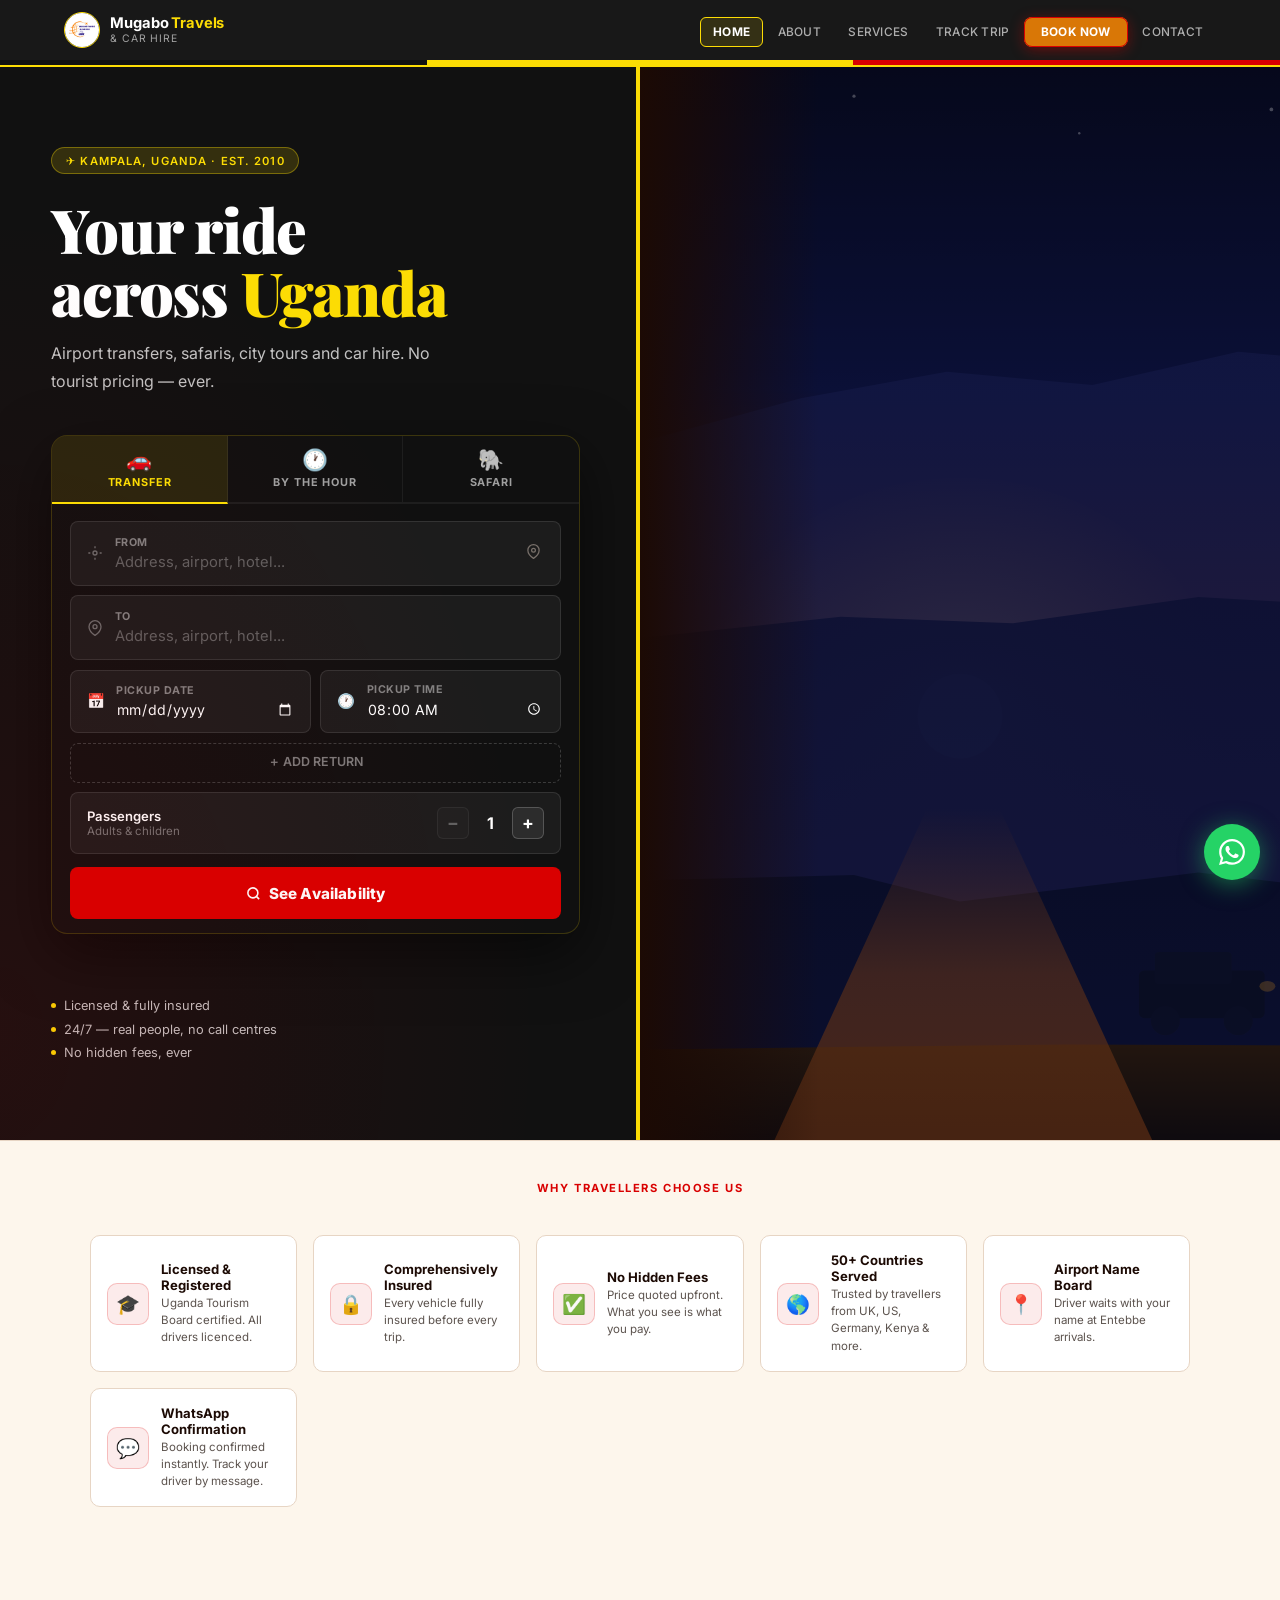
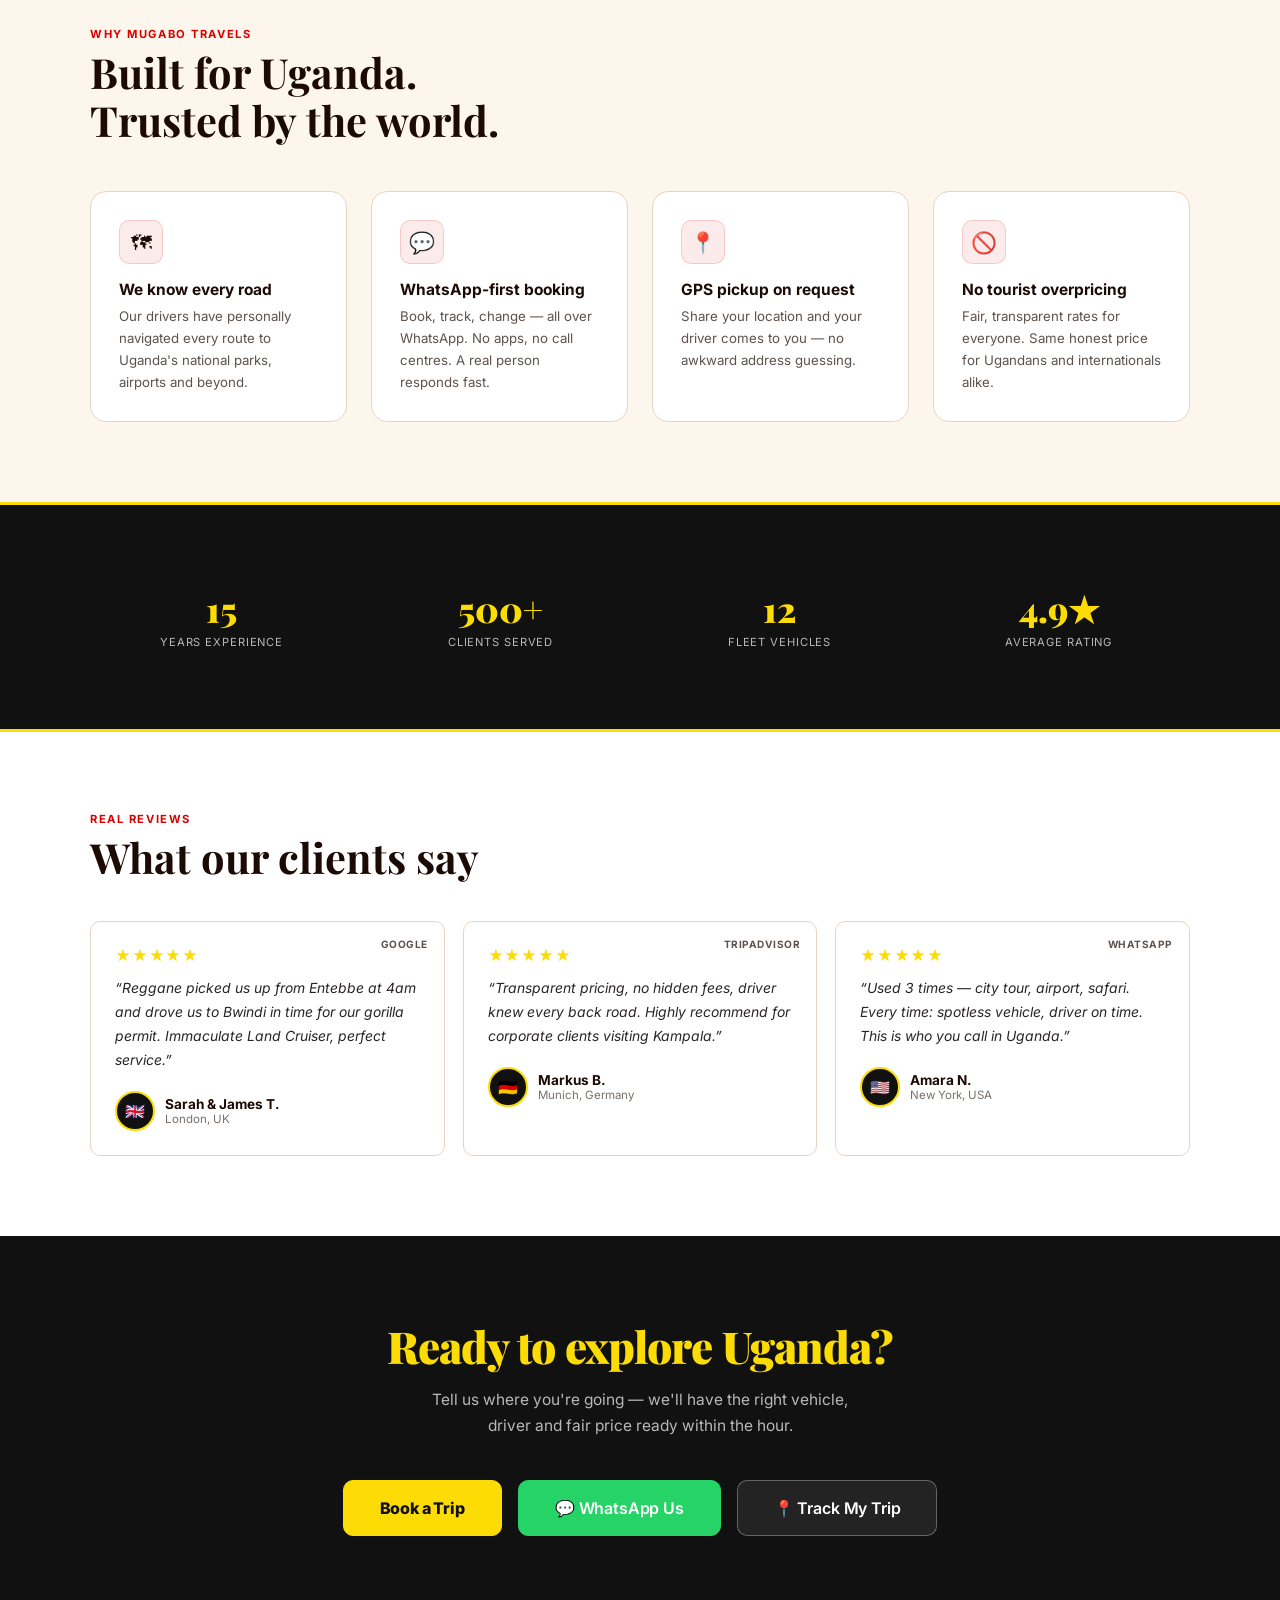
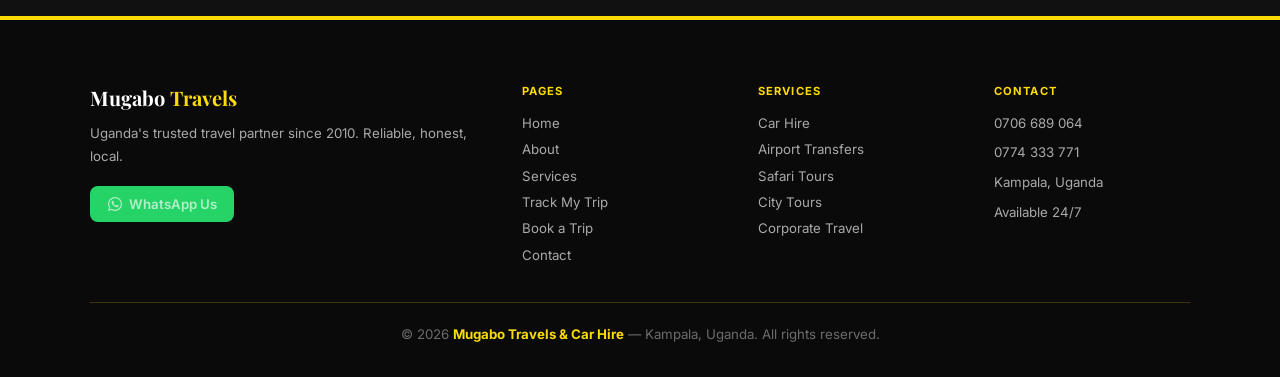
==== commit 5c5c8aec: "Add files via upload" ====
--- a/index.html
+++ b/index.html
@@ -110,26 +110,8 @@
 .hero h1 span { color: var(--ug-yellow) !important; }
 .tp-dot { background: var(--ug-yellow) !important; }
 
-/* ── BOOKING WIDGET — clean white card on black ── */
-.bw { box-shadow: 0 20px 60px rgba(0,0,0,.35) !important; }
-.bw-tab.active {
-  color: var(--ug-black) !important;
-  border-bottom-color: var(--ug-red) !important;
-  font-weight: 700 !important;
-}
-.bw-field:focus-within {
-  border-color: var(--ug-red) !important;
-  box-shadow: 0 0 0 3px rgba(217,0,0,.12) !important;
-}
-.bw-dt:focus-within { border-color: var(--ug-red) !important; }
-.bw-return:hover { border-color: var(--ug-red) !important; color: var(--ug-red) !important; }
-.bw-return.active { border-color: var(--ug-red) !important; color: var(--ug-red) !important; }
-.pax-btn:hover { border-color: var(--ug-red) !important; color: var(--ug-red) !important; }
-.bw-go {
-  background: var(--ug-red) !important;
-  color: #fff !important;
-}
-.bw-go:hover { background: #B00000 !important; transform: translateY(-1px); }
+/* ── BOOKING WIDGET — dark tile skin ── */
+.bw-wrap { box-shadow: 0 20px 60px rgba(0,0,0,.55) !important; }
 
 /* ── BUTTONS ── */
 .btn-dark {
@@ -660,12 +642,18 @@
 
 /* Booking widget */
 .bw{background:#fff;border-radius:var(--rl);padding:0;overflow:hidden;box-shadow:0 20px 60px rgba(28,10,4,.3);margin-bottom:2.5rem;border:1px solid var(--bdr)}
-.bw-tabs{display:flex;border-bottom:1px solid var(--bdr)}
-.bw-tab{flex:1;padding:.88rem 1rem;font-size:.8rem;font-weight:600;background:none;border:none;cursor:pointer;color:var(--gray);display:flex;align-items:center;justify-content:center;gap:.35rem;transition:all .2s;border-bottom:2px solid transparent;margin-bottom:-1px;font-family:var(--f)}
-.bw-tab.active{color:var(--black);border-bottom-color:var(--orange);font-weight:700}
+.bw-wrap{background:rgba(17,17,17,.96);border:1px solid rgba(252,220,4,.18);border-radius:16px;overflow:hidden;box-shadow:0 24px 64px rgba(0,0,0,.55)}
+.bw-tiles{display:grid;grid-template-columns:repeat(3,1fr);gap:0}
+.bw-tile{position:relative;padding:.9rem .6rem .8rem;background:transparent;border:none;cursor:pointer;display:flex;flex-direction:column;align-items:center;gap:.25rem;transition:background .18s;font-family:var(--f);border-bottom:2px solid rgba(255,255,255,.06)}
+.bw-tile:not(:last-child){border-right:1px solid rgba(255,255,255,.06)}
+.bw-tile.active{background:rgba(252,220,4,.1);border-bottom-color:var(--ug-yellow)}
+.bw-tile:hover:not(.active){background:rgba(255,255,255,.04)}
+.bw-tile-icon{font-size:1.3rem;line-height:1}
+.bw-tile-lbl{font-size:.68rem;font-weight:700;color:rgba(255,255,255,.6);text-transform:uppercase;letter-spacing:.08em;transition:color .18s}
+.bw-tile.active .bw-tile-lbl{color:var(--ug-yellow)}
 .bw-body{padding:1.25rem}
-.bw-field{display:flex;align-items:center;gap:.75rem;padding:.85rem 1rem;border:1.5px solid var(--bdr);border-radius:8px;background:#fff;margin-bottom:.6rem;transition:border-color .2s,box-shadow .2s;cursor:text}
-.bw-field:focus-within{border-color:var(--orange);box-shadow:0 0 0 3px rgba(217,119,6,.14)}
+.bw-field{display:flex;align-items:center;gap:.75rem;padding:.85rem 1rem;border:1.5px solid rgba(255,255,255,.1);border-radius:8px;background:rgba(255,255,255,.05);margin-bottom:.6rem;transition:border-color .2s,box-shadow .2s;cursor:text}
+.bw-field:focus-within{border-color:var(--ug-yellow) !important;box-shadow:0 0 0 3px rgba(252,220,4,.14) !important}
 .bw-icon{color:var(--gray-lt);flex-shrink:0}
 .bw-lbl{font-size:.62rem;font-weight:600;color:var(--gray);letter-spacing:.05em;text-transform:uppercase;display:block;margin-bottom:.15rem}
 .bw-fi{width:100%;border:none;outline:none;font-family:var(--f);font-size:.93rem;color:var(--black);background:transparent;padding:0}
@@ -685,8 +673,29 @@
 .pax-btn:hover{border-color:var(--orange);color:var(--orange)}
 .pax-btn:disabled{opacity:.3;cursor:not-allowed}
 .pax-n{font-size:.95rem;font-weight:600;min-width:22px;text-align:center;color:var(--black)}
-.bw-go{width:100%;background:var(--black);color:#fff;border:none;padding:.95rem;border-radius:8px;font-family:var(--f);font-size:.93rem;font-weight:700;cursor:pointer;transition:all .22s;display:flex;align-items:center;justify-content:center;gap:.5rem;min-height:50px}
-.bw-go:hover{background:#3d1e0f;transform:translateY(-1px)}
+.bw-go{width:100%;background:var(--ug-red);color:#fff;border:none;padding:1rem;border-radius:8px;font-family:var(--f);font-size:.95rem;font-weight:800;cursor:pointer;transition:all .22s;display:flex;align-items:center;justify-content:center;gap:.5rem;min-height:52px;letter-spacing:.01em}
+.bw-go:hover{background:#B00000;transform:translateY(-1px)}
+/* bw dark-theme overrides */
+.bw-body{padding:1.1rem 1.1rem .85rem}
+.bw-lbl{font-size:.67rem;font-weight:700;color:rgba(255,255,255,.45);text-transform:uppercase;letter-spacing:.05em}
+.bw-fi{background:none;border:none;outline:none;font-family:var(--f);font-size:.92rem;color:#fff;width:100%;padding:0}
+.bw-fi::placeholder{color:rgba(255,255,255,.3)}
+.bw-icon{color:rgba(255,255,255,.35);flex-shrink:0}
+.bw-dt{display:flex;align-items:center;gap:.7rem;padding:.8rem 1rem;border:1.5px solid rgba(255,255,255,.1);border-radius:8px;background:rgba(255,255,255,.05);flex:1;transition:border-color .2s}
+.bw-dt:focus-within{border-color:var(--ug-yellow) !important}
+.bw-dt input{background:none;border:none;outline:none;font-family:var(--f);font-size:.88rem;color:#fff;width:100%;min-width:0;color-scheme:dark}
+.bw-dt-row{display:grid;grid-template-columns:1fr 1fr;gap:.6rem;margin-bottom:.6rem}
+.bw-return{display:flex;align-items:center;justify-content:center;padding:.65rem;border:1.5px dashed rgba(255,255,255,.18);border-radius:8px;font-size:.78rem;font-weight:600;color:rgba(255,255,255,.45);cursor:pointer;margin-bottom:.6rem;transition:all .2s;gap:.4rem;background:none;width:100%;font-family:var(--f)}
+.bw-return:hover{border-color:var(--ug-yellow);color:var(--ug-yellow)}
+.bw-return.active{border-style:solid;border-color:var(--ug-yellow);color:var(--ug-yellow);background:rgba(252,220,4,.06)}
+.bw-pax{display:flex;align-items:center;justify-content:space-between;padding:.85rem 1rem;border:1.5px solid rgba(255,255,255,.1);border-radius:8px;margin-bottom:.85rem;background:rgba(255,255,255,.05)}
+.bw-pax-lbl{font-size:.82rem;font-weight:600;color:#fff}
+.bw-pax-sub{font-size:.72rem;color:rgba(255,255,255,.4)}
+.pax-c{display:flex;align-items:center;gap:.6rem}
+.pax-btn{width:32px;height:32px;border-radius:6px;border:1.5px solid rgba(255,255,255,.2);background:rgba(255,255,255,.07);color:#fff;font-size:1.1rem;cursor:pointer;display:flex;align-items:center;justify-content:center;transition:all .18s;font-family:var(--f)}
+.pax-btn:hover:not(:disabled){border-color:var(--ug-yellow);color:var(--ug-yellow)}
+.pax-btn:disabled{opacity:.3;cursor:default}
+.pax-n{font-size:1rem;font-weight:700;color:#fff;min-width:1.5rem;text-align:center}
 
 /* Trust badges strip */
 .trust-strip{background:var(--off-white);border-top:1px solid var(--bdr);padding:2.5rem 1.5rem}
@@ -722,7 +731,6 @@
       <li><a href="index.html" aria-current="page">Home</a></li>
       <li><a href="about.html">About</a></li>
       <li><a href="services.html">Services</a></li>
-      <li><a href="fleet.html">Fleet</a></li>
       <li><a href="tracking.html">Track Trip</a></li>
       <li><a href="booking.html" class="nav-book">Book Now</a></li>
       <li><a href="contact.html">Contact</a></li>
@@ -750,11 +758,20 @@
     <h1>Your ride<br>across <span>Uganda</span></h1>
     <p class="hero-sub">Airport transfers, safaris, city tours and car hire. No tourist pricing &mdash; ever.</p>
 
-    <div class="bw" role="search" aria-label="Quick booking">
-      <div class="bw-tabs" role="tablist">
-        <button class="bw-tab active" role="tab" aria-selected="true"  onclick="setTab(this,'transfer')">&#128663; Transfer</button>
-        <button class="bw-tab"        role="tab" aria-selected="false" onclick="setTab(this,'hourly')">&#128336; By the Hour</button>
-        <button class="bw-tab"        role="tab" aria-selected="false" onclick="setTab(this,'safari')">&#128024; Safari</button>
+    <div class="bw bw-wrap" role="search" aria-label="Quick booking">
+      <div class="bw-tiles" role="tablist" aria-label="Trip type">
+        <button class="bw-tile active" role="tab" aria-selected="true"  onclick="setTab(this,'transfer')">
+          <span class="bw-tile-icon">🚗</span>
+          <span class="bw-tile-lbl">Transfer</span>
+        </button>
+        <button class="bw-tile" role="tab" aria-selected="false" onclick="setTab(this,'hourly')">
+          <span class="bw-tile-icon">🕐</span>
+          <span class="bw-tile-lbl">By the Hour</span>
+        </button>
+        <button class="bw-tile" role="tab" aria-selected="false" onclick="setTab(this,'safari')">
+          <span class="bw-tile-icon">🐘</span>
+          <span class="bw-tile-lbl">Safari</span>
+        </button>
       </div>
       <div class="bw-body">
         <div class="bw-field">
@@ -948,7 +965,7 @@
     </div>
     <div class="f-col"><h4>Pages</h4><ul>
       <li><a href="index.html">Home</a></li><li><a href="about.html">About</a></li>
-      <li><a href="services.html">Services</a></li><li><a href="fleet.html">Fleet</a></li>
+      <li><a href="services.html">Services</a></li>
       <li><a href="tracking.html">Track My Trip</a></li><li><a href="booking.html">Book a Trip</a></li>
       <li><a href="contact.html">Contact</a></li>
     </ul></div>
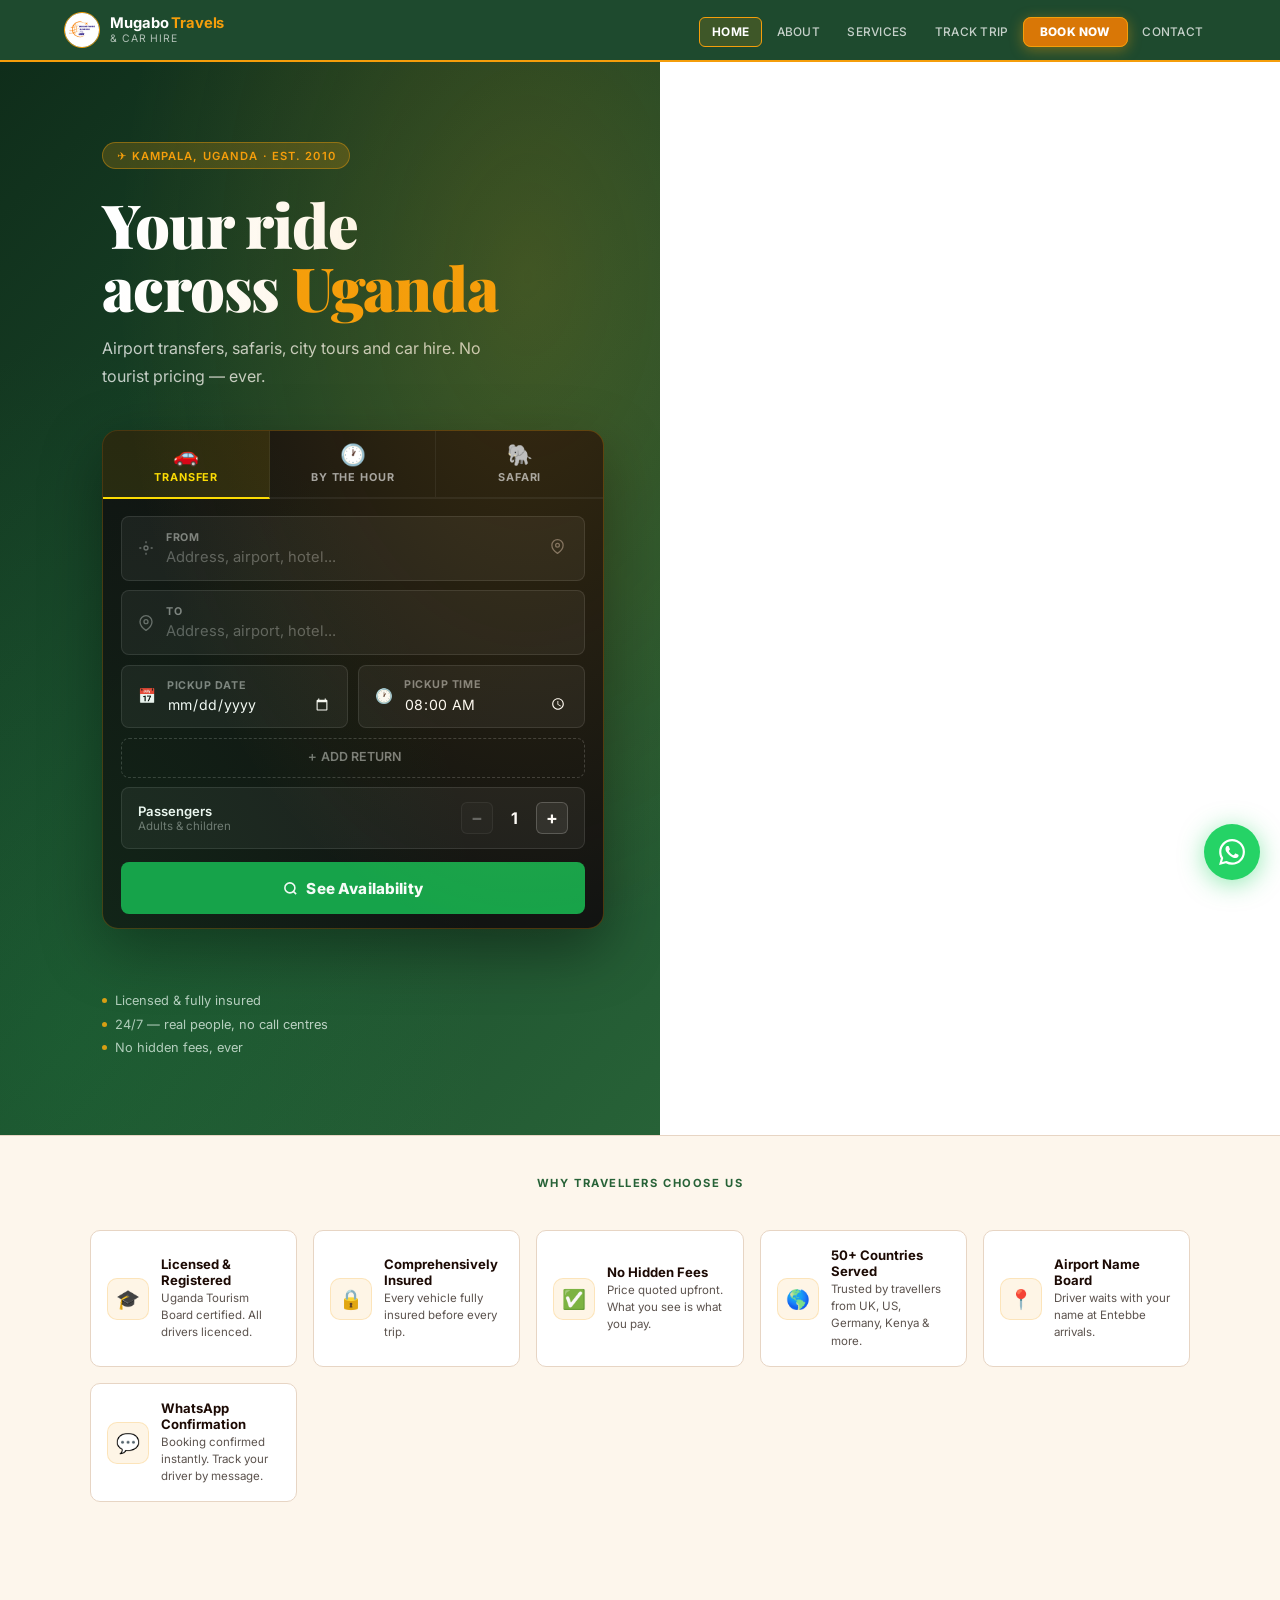
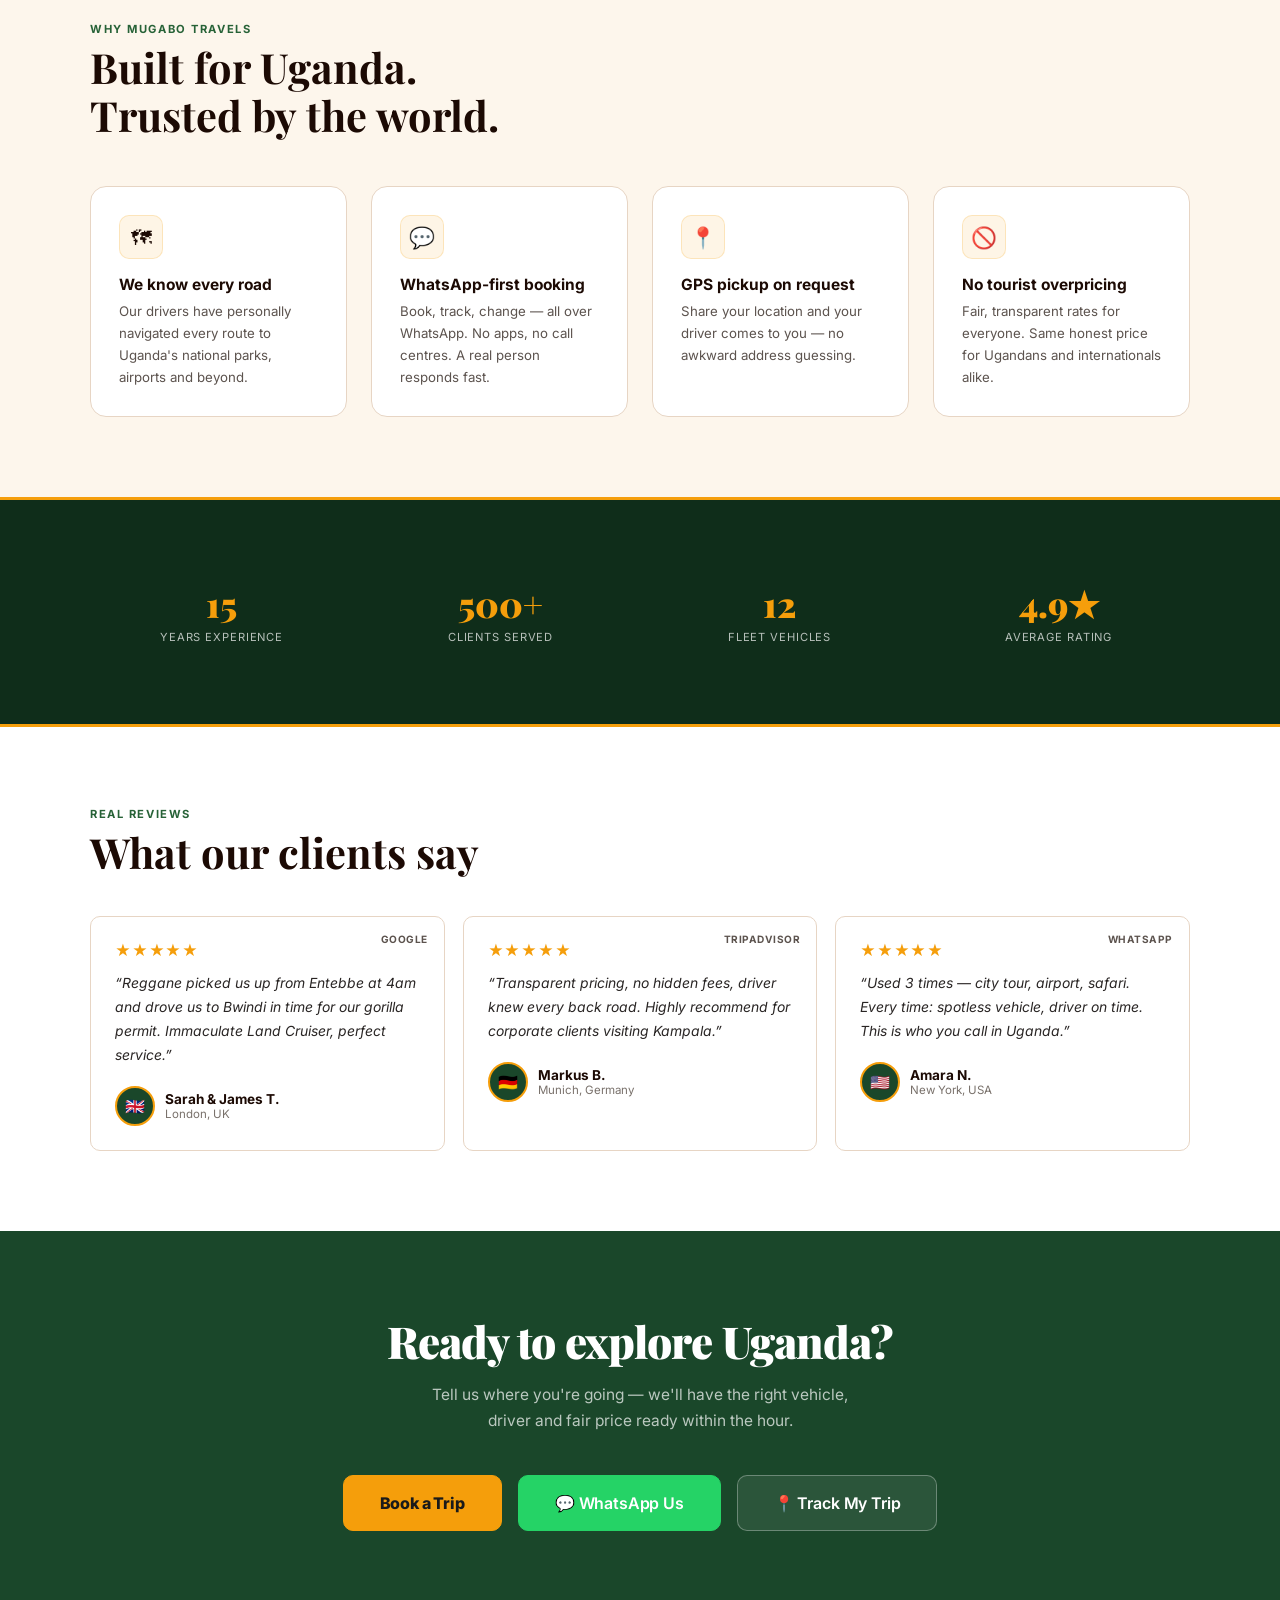
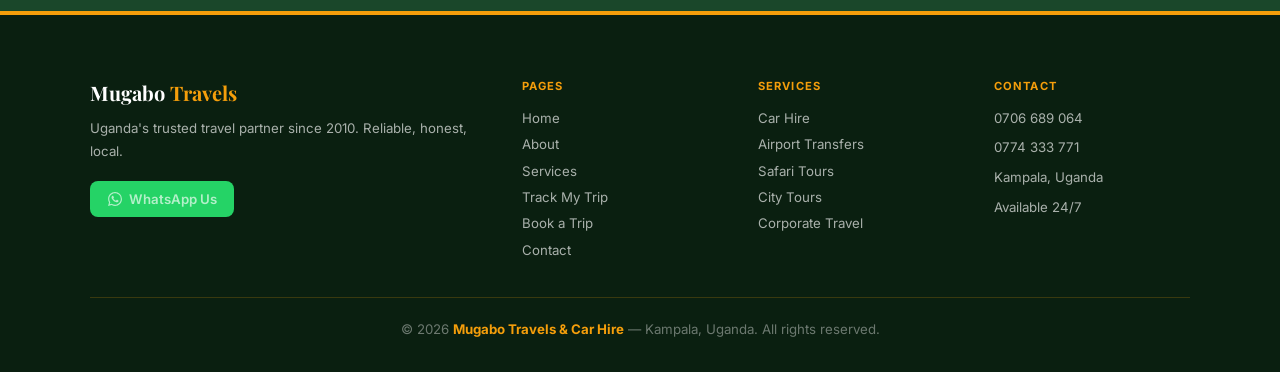
==== commit c4d2367d: "Add files via upload" ====
--- a/index.html
+++ b/index.html
@@ -41,77 +41,91 @@
    Black · Yellow · Red  (Ugandan national colours)
    ══════════════════════════════════════════════ */
 :root {
-  --navy:        #8B0000;   /* deep crimson — secondary brand */
-  --navy-d:      #111111;   /* near-black (replaces navy-deep) */
-  --navy-m:      #C00000;   /* mid red */
-  --orange:      #FCDC04;   /* Uganda gold / yellow — primary CTA */
-  --orange-d:    #E8C800;   /* darker gold */
-  --orange-lt:   #FFFBE6;   /* pale gold tint */
-  --green:       #25D366;   /* WhatsApp green — keep */
-  --black:       #111111;   /* site near-black */
-  --off-white:   #FAFAF7;   /* clean neutral background */
+  /* ── Mugabo Travels — Sunshine palette ── */
+  --ug-green:    #1a472a;   /* deep forest green — primary brand */
+  --ug-green-m:  #276237;   /* mid green */
+  --ug-green-lt: #e6f4ea;   /* pale green tint */
+  --ug-amber:    #F59E0B;   /* golden amber — accent */
+  --ug-amber-d:  #D97706;   /* deeper amber */
+  --ug-amber-lt: #FEF3C7;   /* pale amber */
+  --ug-red:      #D90000;   /* keep for WA and errors */
+
+  /* Legacy aliases used by base CSS */
+  --navy:        #1a472a;
+  --navy-d:      #0f2d1a;
+  --navy-m:      #276237;
+  --orange:      #F59E0B;
+  --orange-d:    #D97706;
+  --orange-lt:   #FEF3C7;
+  --green:       #25D366;   /* WhatsApp — keep */
+  --black:       #1a1a1a;
+  --off-white:   #F7FAF8;
   --white:       #FFFFFF;
-  --gray:        #555555;   /* AA-pass on white */
-  --gray-lt:     #888888;   /* secondary text — AA on white */
-  --gray-dk:     #222222;
-  --bdr:         #E0E0E0;
-  --bdr-dk:      #2A2A2A;
+  --gray:        #4B5563;
+  --gray-lt:     #6B7280;
+  --gray-dk:     #1F2937;
+  --bdr:         #D1FAE5;
+  --bdr-dk:      #1a472a;
   --r:           10px;
   --rl:          16px;
-  --sh:          0 4px 20px rgba(0,0,0,.12);
-  --sh-lg:       0 12px 44px rgba(0,0,0,.18);
+  --sh:          0 4px 20px rgba(26,71,42,.12);
+  --sh-lg:       0 12px 44px rgba(26,71,42,.18);
   --f:           'Inter', system-ui, -apple-system, sans-serif;
   --fh:          'Playfair Display', Georgia, serif;
 
-  /* Uganda flag stripe references */
+  /* Uganda flag stripe references — keep for stripe bar */
   --ug-black:    #111111;
   --ug-yellow:   #FCDC04;
-  --ug-red:      #D90000;
-}
-
-/* ── NAVBAR — black with gold accent ── */
+}
+
+/* ── NAVBAR — deep green ── */
 .site-header {
-  background: rgba(17,17,17,.97) !important;
-  border-bottom: 2px solid var(--ug-yellow) !important;
-}
-.nav-brand img { border-color: var(--ug-yellow) !important; }
-.brand-main em { color: var(--ug-yellow) !important; }
-.brand-sub { color: rgba(255,255,255,.6) !important; }
-.nav-links a { color: rgba(255,255,255,.65) !important; }
+  background: rgba(26,71,42,.98) !important;
+  border-bottom: 2px solid var(--ug-amber) !important;
+}
+.nav-brand img { border-color: var(--ug-amber) !important; }
+.brand-main em { color: var(--ug-amber) !important; }
+.brand-sub { color: rgba(255,255,255,.65) !important; }
+.nav-links a { color: rgba(255,255,255,.75) !important; }
 .nav-links a:hover,
 .nav-links a[aria-current="page"] {
   color: #fff !important;
-  background: rgba(252,220,4,.12) !important;
+  background: rgba(245,158,11,.15) !important;
 }
 .nav-links a[aria-current="page"] {
-  border: 1.5px solid var(--ug-yellow) !important;
+  border: 1.5px solid var(--ug-amber) !important;
 }
 .nav-links .nav-book {
-  background: var(--ug-red) !important;
-  color: #fff !important;
-  box-shadow: 0 3px 14px rgba(217,0,0,.4) !important;
-  border-color: var(--ug-red) !important;
-}
-.nav-links .nav-book:hover { background: #B00000 !important; }
-
-/* ── UGANDA FLAG STRIPE on hero ── */
+  background: var(--ug-amber) !important;
+  color: #1a1a1a !important;
+  box-shadow: 0 3px 14px rgba(245,158,11,.4) !important;
+  border-color: var(--ug-amber) !important;
+  font-weight: 800 !important;
+}
+.nav-links .nav-book:hover { background: var(--ug-amber-d) !important; }
+
+/* ── HERO — full-width green with embedded widget ── */
 .hero-left {
-  background: var(--ug-black) !important;
-  border-right: 4px solid var(--ug-yellow) !important;
+  background: linear-gradient(135deg, #0f2d1a 0%, #1a472a 45%, #276237 100%) !important;
+  border-right: none !important;
 }
 .hero-left::before {
-  background: radial-gradient(ellipse at 0% 90%,rgba(217,0,0,.1),transparent 60%) !important;
+  background: radial-gradient(ellipse at 80% 20%, rgba(245,158,11,.18), transparent 55%),
+              radial-gradient(ellipse at 10% 90%, rgba(22,163,74,.15), transparent 50%) !important;
 }
 .hero-eyebrow {
-  background: rgba(252,220,4,.15) !important;
-  border-color: rgba(252,220,4,.35) !important;
-  color: var(--ug-yellow) !important;
-}
-.hero h1 span { color: var(--ug-yellow) !important; }
-.tp-dot { background: var(--ug-yellow) !important; }
-
-/* ── BOOKING WIDGET — dark tile skin ── */
-.bw-wrap { box-shadow: 0 20px 60px rgba(0,0,0,.55) !important; }
+  background: rgba(245,158,11,.2) !important;
+  border-color: rgba(245,158,11,.4) !important;
+  color: var(--ug-amber) !important;
+}
+.hero h1 span { color: var(--ug-amber) !important; }
+.tp-dot { background: var(--ug-amber) !important; }
+
+/* ── BOOKING WIDGET — warm dark skin ── */
+.bw-wrap {
+  box-shadow: 0 20px 60px rgba(0,0,0,.4) !important;
+  border-color: rgba(245,158,11,.25) !important;
+}
 
 /* ── BUTTONS ── */
 .btn-dark {
@@ -129,49 +143,49 @@
 .btn-o:hover { background: var(--ug-red) !important; border-color: var(--ug-red) !important; color: #fff !important; }
 
 /* Primary action buttons — red */
-.bk-card-head { background: var(--ug-black) !important; }
-.step-badge { background: var(--ug-yellow) !important; color: var(--ug-black) !important; }
-.step.active .step-num { border-color: var(--ug-red) !important; background: var(--ug-red) !important; color: #fff !important; }
+.bk-card-head { background: var(--ug-green) !important; }
+.step-badge { background: var(--ug-amber) !important; color: #1a1a1a !important; }
+.step.active .step-num { border-color: var(--ug-amber) !important; background: var(--ug-amber) !important; color: #1a1a1a !important; }
 .step.done .step-num { border-color: var(--ug-black) !important; background: var(--ug-black) !important; }
-.step.active .step-label { color: var(--ug-red) !important; }
-.tt-card.selected { border-color: var(--ug-red) !important; background: rgba(217,0,0,.06) !important; box-shadow: 0 0 0 3px rgba(217,0,0,.15) !important; }
-.tt-card:hover { border-color: var(--ug-red) !important; background: rgba(217,0,0,.04) !important; }
-.veh-card.selected { border-color: var(--ug-red) !important; background: rgba(217,0,0,.06) !important; }
-.veh-card:hover { border-color: var(--ug-red) !important; }
+.step.active .step-label { color: var(--ug-amber) !important; }
+.tt-card.selected { border-color: var(--ug-amber) !important; background: rgba(245,158,11,.06) !important; box-shadow: 0 0 0 3px rgba(245,158,11,.15) !important; }
+.tt-card:hover { border-color: var(--ug-amber) !important; background: rgba(245,158,11,.04) !important; }
+.veh-card.selected { border-color: var(--ug-amber) !important; background: rgba(245,158,11,.06) !important; }
+.veh-card:hover { border-color: var(--ug-amber) !important; }
 
 /* Booking "next" buttons */
 .bk-nav .btn-o,
-button.btn-o { background: var(--ug-red) !important; border-color: var(--ug-red) !important; color: #fff !important; }
+button.btn-o { background: var(--ug-amber) !important; border-color: var(--ug-amber) !important; color: #1a1a1a !important; font-weight: 800 !important; }
 .wa-confirm-btn { box-shadow: 0 4px 20px rgba(37,211,102,.4) !important; }
 
 /* Form focus states */
-.inp:focus,.sel:focus,.txta:focus { border-color: var(--ug-red) !important; box-shadow: 0 0 0 3px rgba(217,0,0,.1) !important; }
+.inp:focus,.sel:focus,.txta:focus { border-color: var(--ug-amber) !important; box-shadow: 0 0 0 3px rgba(245,158,11,.12) !important; }
 .inp.valid,.sel.valid { border-color: #22c55e !important; }
 .inp.invalid,.inp.has-error,.sel.invalid { border-color: var(--ug-red) !important; }
 
 /* ── PAGE HERO ── */
-.page-hero { background: var(--ug-black) !important; border-bottom: 4px solid var(--ug-yellow) !important; }
+.page-hero { background: linear-gradient(135deg, #0f2d1a 0%, #1a472a 100%) !important; border-bottom: 4px solid var(--ug-amber) !important; }
 .page-hero::before { background: radial-gradient(ellipse at 50% 110%,rgba(217,0,0,.18),transparent 60%) !important; }
-.page-hero h1 span { color: var(--ug-yellow) !important; }
+.page-hero h1 span { color: var(--ug-amber) !important; }
 .page-hero p { color: rgba(255,255,255,.75) !important; }
 .ph-slice { background: #fff !important; }
 .ph-slice-alt { background: var(--off-white) !important; }
 
 /* ── ABOUT PAGE ── */
-.fc-bg { background: linear-gradient(155deg,#8B0000 0%,#5a0000 40%,#111111 100%) !important; }
-.fc-quote-card { border-left-color: var(--ug-yellow) !important; }
+.fc-bg { background: linear-gradient(155deg,#0f2d1a 0%,#1a472a 50%,#276237 100%) !important; }
+.fc-quote-card { border-left-color: var(--ug-amber) !important; }
 .fc-tag {
-  background: rgba(252,220,4,.18) !important;
-  border-color: rgba(252,220,4,.35) !important;
-  color: var(--ug-yellow) !important;
-}
-.reggane-msg::before { background: var(--ug-red) !important; color: #fff !important; }
-.lead-q { border-left-color: var(--ug-red) !important; }
-.why-card:hover { border-color: var(--ug-red) !important; }
+  background: rgba(245,158,11,.18) !important;
+  border-color: rgba(245,158,11,.35) !important;
+  color: var(--ug-amber) !important;
+}
+.reggane-msg::before { background: var(--ug-green) !important; color: #fff !important; }
+.lead-q { border-left-color: var(--ug-amber) !important; }
+.why-card:hover { border-color: var(--ug-amber) !important; }
 
 /* ── UGANDA FLAG STRIPE ACCENT — nav bottom border ── */
 /* 3-stripe flag bar under nav: black | yellow | red */
-.site-header::after {
+.__SKIP__ {
   content: "";
   display: block;
   height: 5px;
@@ -183,39 +197,39 @@
 }
 
 /* ── STATS STRIP ── */
-.stats-strip { background: var(--ug-black) !important; border-top: 3px solid var(--ug-yellow) !important; border-bottom: 3px solid var(--ug-yellow) !important; }
+.stats-strip { background: #0f2d1a !important; border-top: 3px solid var(--ug-amber) !important; border-bottom: 3px solid var(--ug-amber) !important; }
 .stats-strip .sw { border: none !important; padding: 2.5rem 0 !important; }
-.sn { color: var(--ug-yellow) !important; }
+.sn { color: var(--ug-amber) !important; }
 .sl { color: rgba(255,255,255,.7) !important; }
 
 /* ── TRUST BADGES ── */
-.trust-badge:hover { border-color: var(--ug-red) !important; }
-.trust-icon { background: rgba(217,0,0,.08) !important; border-color: rgba(217,0,0,.2) !important; }
+.trust-badge:hover { border-color: var(--ug-amber) !important; }
+.trust-icon { background: rgba(245,158,11,.1) !important; border-color: rgba(245,158,11,.2) !important; }
 
 /* ── TESTIMONIALS ── */
-.t-card:hover { border-color: var(--ug-red) !important; }
-.t-stars { color: var(--ug-yellow) !important; }
-.t-av { background: var(--ug-black) !important; border: 2px solid var(--ug-yellow) !important; }
+.t-card:hover { border-color: var(--ug-amber) !important; }
+.t-stars { color: var(--ug-amber) !important; }
+.t-av { background: var(--ug-green) !important; border: 2px solid var(--ug-amber) !important; }
 
 /* ── SECTION TAGS ── */
-.sh { color: var(--ug-red) !important; }
+.sh { color: var(--ug-green-m, #276237) !important; }
 
 /* ── FEAT CARDS ── */
-.feat-card:hover { border-color: var(--ug-red) !important; }
-.feat-card:hover .feat-icon { background: var(--ug-black) !important; }
-.feat-icon { background: rgba(217,0,0,.08) !important; border-color: rgba(217,0,0,.15) !important; }
+.feat-card:hover { border-color: var(--ug-amber) !important; }
+.feat-card:hover .feat-icon { background: var(--ug-green) !important; }
+.feat-icon { background: rgba(245,158,11,.1) !important; border-color: rgba(245,158,11,.2) !important; }
 
 /* ── CTA BAND ── */
-.cta-band { background: var(--ug-black) !important; border-top: none !important; }
-.cta-band h2 { color: var(--ug-yellow) !important; }
+.cta-band { background: var(--ug-green) !important; border-top: none !important; }
+.cta-band h2 { color: #fff !important; }
 .cta-band p { color: rgba(255,255,255,.7) !important; }
 .cta-band .btn-dark {
-  background: var(--ug-yellow) !important;
-  color: var(--ug-black) !important;
-  border-color: var(--ug-yellow) !important;
+  background: var(--ug-amber) !important;
+  color: #1a1a1a !important;
+  border-color: var(--ug-amber) !important;
   font-weight: 800 !important;
 }
-.cta-band .btn-dark:hover { background: #E8C800 !important; }
+.cta-band .btn-dark:hover { background: var(--ug-amber-d) !important; }
 .cta-band .btn-out {
   background: rgba(255,255,255,.08) !important;
   color: #fff !important;
@@ -225,66 +239,66 @@
 
 /* ── FOOTER ── */
 .site-footer {
-  background: #0a0a0a !important;
-  border-top: 4px solid var(--ug-yellow) !important;
-}
-.footer-brand em { color: var(--ug-yellow) !important; }
-.site-footer h4 { color: var(--ug-yellow) !important; }
-.site-footer a:hover { color: var(--ug-yellow) !important; }
-.f-bottom { border-top-color: rgba(252,220,4,.2) !important; }
-.f-bottom strong { color: var(--ug-yellow) !important; }
+  background: #0a1f10 !important;
+  border-top: 4px solid var(--ug-amber) !important;
+}
+.footer-brand em { color: var(--ug-amber) !important; }
+.site-footer h4 { color: var(--ug-amber) !important; }
+.site-footer a:hover { color: var(--ug-amber) !important; }
+.f-bottom { border-top-color: rgba(245,158,11,.2) !important; }
+.f-bottom strong { color: var(--ug-amber) !important; }
 
 /* ── WA FAB ── stays green ── */
 /* ── TRACKING ── */
-.bk-hero, .track-hero, .bk-hero { border-bottom: 4px solid var(--ug-yellow) !important; }
+.bk-hero, .track-hero, .bk-hero { border-bottom: 4px solid var(--ug-amber) !important; }
 
 /* ── SERVICES / FLEET ── */
-.svc-big:hover { border-color: var(--ug-red) !important; }
-.svc-big-icon { background: rgba(217,0,0,.08) !important; border-color: rgba(217,0,0,.15) !important; }
-.svc-big:hover .svc-big-icon { background: var(--ug-black) !important; }
-.fleet-card:hover { border-color: var(--ug-yellow) !important; }
-.fv-top { background: var(--ug-black) !important; }
+.svc-big:hover { border-color: var(--ug-amber) !important; }
+.svc-big-icon { background: rgba(245,158,11,.1) !important; border-color: rgba(245,158,11,.2) !important; }
+.svc-big:hover .svc-big-icon { background: var(--ug-green) !important; }
+.fleet-card:hover { border-color: var(--ug-amber) !important; }
+.fv-top { background: var(--ug-green) !important; }
 .fv-badge {
-  background: rgba(252,220,4,.2) !important;
-  border-color: rgba(252,220,4,.35) !important;
-  color: var(--ug-yellow) !important;
+  background: rgba(245,158,11,.2) !important;
+  border-color: rgba(245,158,11,.35) !important;
+  color: var(--ug-amber) !important;
 }
 
 /* ── PHOTO GRID ── */
-.p2 { background: linear-gradient(135deg,#8B0000,#5a0000) !important; }
-.p3 { background: linear-gradient(135deg,#D90000,#8B0000) !important; }
-.p4 { background: linear-gradient(135deg,#2a0000,#111111) !important; }
+.p2 { background: linear-gradient(135deg,#1a472a,#0f2d1a) !important; }
+.p3 { background: linear-gradient(135deg,#F59E0B,#D97706) !important; }
+.p4 { background: linear-gradient(135deg,#0f2d1a,#1a1a1a) !important; }
 
 /* ── CONTACT ── */
-.ct-card, .contact-info-card, .cic { background: var(--ug-black) !important; border: 1px solid rgba(252,220,4,.2) !important; }
-.ct-card h3, .contact-info-card h3 { color: var(--ug-yellow) !important; }
-.cdi, .cd-icon { background: rgba(252,220,4,.15) !important; }
+.ct-card, .contact-info-card, .cic { background: var(--ug-green) !important; border: 1px solid rgba(245,158,11,.2) !important; }
+.ct-card h3, .contact-info-card h3 { color: var(--ug-amber) !important; }
+.cdi, .cd-icon { background: rgba(245,158,11,.15) !important; }
 .wa-link2:hover,.wa-l2:hover { opacity:.88; }
 
 /* ── DARK SECTION ── */
-.section.dark { background: var(--ug-black) !important; }
-.section.dark .st { color: var(--ug-yellow) !important; }
+.section.dark { background: var(--ug-green) !important; }
+.section.dark .st { color: var(--ug-amber) !important; }
 
 /* ── TRACKING TIMELINE ── */
 .tl-step.active .tl-icon {
-  background: var(--ug-red) !important;
-  border-color: var(--ug-red) !important;
-  box-shadow: 0 0 0 4px rgba(217,0,0,.2), 0 0 0 8px rgba(217,0,0,.08) !important;
-}
-.tl-step.done .tl-icon { background: var(--ug-black) !important; border-color: var(--ug-black) !important; }
-.tl-step.done::before { background: var(--ug-black) !important; }
-.tl-step.active::before { background: linear-gradient(var(--ug-black),var(--bdr)) !important; }
-.sc-head { background: var(--ug-black) !important; border-bottom: 2px solid var(--ug-yellow) !important; }
-.sc-badge { background: var(--ug-yellow) !important; color: var(--ug-black) !important; }
+  background: var(--ug-amber) !important;
+  border-color: var(--ug-amber) !important;
+  box-shadow: 0 0 0 4px rgba(245,158,11,.2), 0 0 0 8px rgba(245,158,11,.08) !important;
+}
+.tl-step.done .tl-icon { background: var(--ug-green) !important; border-color: var(--ug-green) !important; }
+.tl-step.done::before { background: var(--ug-green) !important; }
+.tl-step.active::before { background: linear-gradient(var(--ug-green),var(--bdr)) !important; }
+.sc-head { background: var(--ug-green) !important; border-bottom: 2px solid var(--ug-amber) !important; }
+.sc-badge { background: var(--ug-amber) !important; color: #1a1a1a !important; }
 
 /* ── DEMO STEP BUTTONS (tracking) ── */
-.demo-step-btn.active { border-color: var(--ug-red) !important; color: var(--ug-red) !important; background: rgba(217,0,0,.08) !important; }
-.lookup-btn { background: var(--ug-black) !important; border: 2px solid var(--ug-yellow) !important; color: #fff !important; }
-.lookup-btn:hover { background: var(--ug-red) !important; border-color: var(--ug-red) !important; }
+.demo-step-btn.active { border-color: var(--ug-amber) !important; color: var(--ug-amber) !important; background: rgba(245,158,11,.08) !important; }
+.lookup-btn { background: var(--ug-green) !important; border: 2px solid var(--ug-amber) !important; color: #fff !important; }
+.lookup-btn:hover { background: var(--ug-amber) !important; border-color: var(--ug-amber) !important; color: #1a1a1a !important; }
 
 /* ── FOCUS RING ── yellow, high visibility ── */
 .btn:focus-visible, a:focus-visible, input:focus-visible, select:focus-visible {
-  outline: 3px solid var(--ug-yellow) !important;
+  outline: 3px solid var(--ug-amber) !important;
   outline-offset: 3px !important;
 }
 
@@ -409,7 +423,7 @@
 }
 .btn-dark{background:var(--black);color:#fff;border-color:var(--black)}
 .btn-dark:hover{background:#3d1e0f;transform:translateY(-1px)}
-.btn-o{background:var(--orange);color:#fff;border-color:var(--orange)}
+.btn-o{background:var(--ug-amber);color:#1a1a1a;border-color:var(--ug-amber);font-weight:700}
 .btn-o:hover{background:var(--orange-d);transform:translateY(-1px)}
 .btn-out{background:transparent;color:var(--black);border-color:var(--bdr)}
 .btn-out:hover{border-color:var(--black)}
@@ -501,7 +515,7 @@
 .wa-pill:hover{opacity:.88}
 
 /* STATS STRIP */
-.stats-strip{background:#2d0f05;padding:2.5rem 1.5rem}
+.stats-strip{background:#0f2d1a;padding:2.5rem 1.5rem}
 .stats-strip .sw{
   display:grid;grid-template-columns:repeat(4,1fr);
   text-align:center;gap:1rem;
@@ -627,10 +641,11 @@
 }
 </style>
 <style>
-.hero{min-height:100vh;display:grid;grid-template-columns:1fr 1fr;overflow:hidden}
-.hero-left{background:var(--black);display:flex;flex-direction:column;justify-content:center;padding:5rem 3.5rem 5rem 8%;position:relative;overflow:hidden}
-.hero-left::before{content:"";position:absolute;inset:0;background:radial-gradient(ellipse at 0% 80%,rgba(217,119,6,.1),transparent 60%);pointer-events:none}
+.hero{min-height:100vh;display:grid;grid-template-columns:1fr;overflow:hidden;position:relative}
+.hero-left{background:var(--black);display:flex;flex-direction:column;justify-content:center;padding:5rem 3.5rem 5rem 8%;position:relative;overflow:hidden;max-width:660px}
+.hero-left::before{content:"";position:absolute;inset:0;background:radial-gradient(ellipse at 80% 20%,rgba(245,158,11,.15),transparent 55%);pointer-events:none}
 .hero-right{position:relative;background-image:url("[data-uri]");background-size:cover;background-position:center}
+.hero-right{display:none !important}
 .hero-right::after{content:"";position:absolute;inset:0;background:linear-gradient(to right,var(--black) 0%,transparent 28%)}
 .hero-eyebrow{display:inline-flex;align-items:center;gap:.5rem;background:rgba(217,119,6,.14);border:1px solid rgba(217,119,6,.3);color:var(--orange);padding:.35rem .85rem;border-radius:20px;font-size:.7rem;font-weight:600;letter-spacing:.1em;text-transform:uppercase;margin-bottom:1.5rem;width:fit-content}
 .hero h1{font-family:var(--fh);font-size:clamp(2.4rem,5vw,3.8rem);font-weight:900;color:#fff;line-height:1.03;margin-bottom:.95rem;letter-spacing:-.02em}
@@ -673,8 +688,8 @@
 .pax-btn:hover{border-color:var(--orange);color:var(--orange)}
 .pax-btn:disabled{opacity:.3;cursor:not-allowed}
 .pax-n{font-size:.95rem;font-weight:600;min-width:22px;text-align:center;color:var(--black)}
-.bw-go{width:100%;background:var(--ug-red);color:#fff;border:none;padding:1rem;border-radius:8px;font-family:var(--f);font-size:.95rem;font-weight:800;cursor:pointer;transition:all .22s;display:flex;align-items:center;justify-content:center;gap:.5rem;min-height:52px;letter-spacing:.01em}
-.bw-go:hover{background:#B00000;transform:translateY(-1px)}
+.bw-go{width:100%;background:#16A34A;color:#fff;border:none;padding:1rem;border-radius:8px;font-family:var(--f);font-size:.95rem;font-weight:800;cursor:pointer;transition:all .22s;display:flex;align-items:center;justify-content:center;gap:.5rem;min-height:52px;letter-spacing:.01em}
+.bw-go:hover{background:#15803D;transform:translateY(-1px)}
 /* bw dark-theme overrides */
 .bw-body{padding:1.1rem 1.1rem .85rem}
 .bw-lbl{font-size:.67rem;font-weight:700;color:rgba(255,255,255,.45);text-transform:uppercase;letter-spacing:.05em}
@@ -709,8 +724,8 @@
 .feat-card h3{font-weight:700;font-size:.97rem;margin-bottom:.4rem;color:var(--black)}
 .feat-card p{font-size:.83rem;color:var(--gray);line-height:1.65}
 
-@media(max-width:900px){.hero{grid-template-columns:1fr;min-height:auto}.hero-left{padding:4rem 1.5rem}.hero-right{height:45vw;min-height:260px}.hero-right::after{background:linear-gradient(to bottom,var(--black) 0%,transparent 40%)}.bw-dt-row{grid-template-columns:1fr}}
-@media(max-width:600px){.hero-right{height:55vw}}
+@media(max-width:900px){.hero{grid-template-columns:1fr;min-height:auto}.hero-left{padding:4rem 1.5rem;max-width:100%}.bw-dt-row{grid-template-columns:1fr}}
+@media(max-width:600px){.hero-left{padding:3rem 1.25rem}}
 </style>
 </head>
 <body>
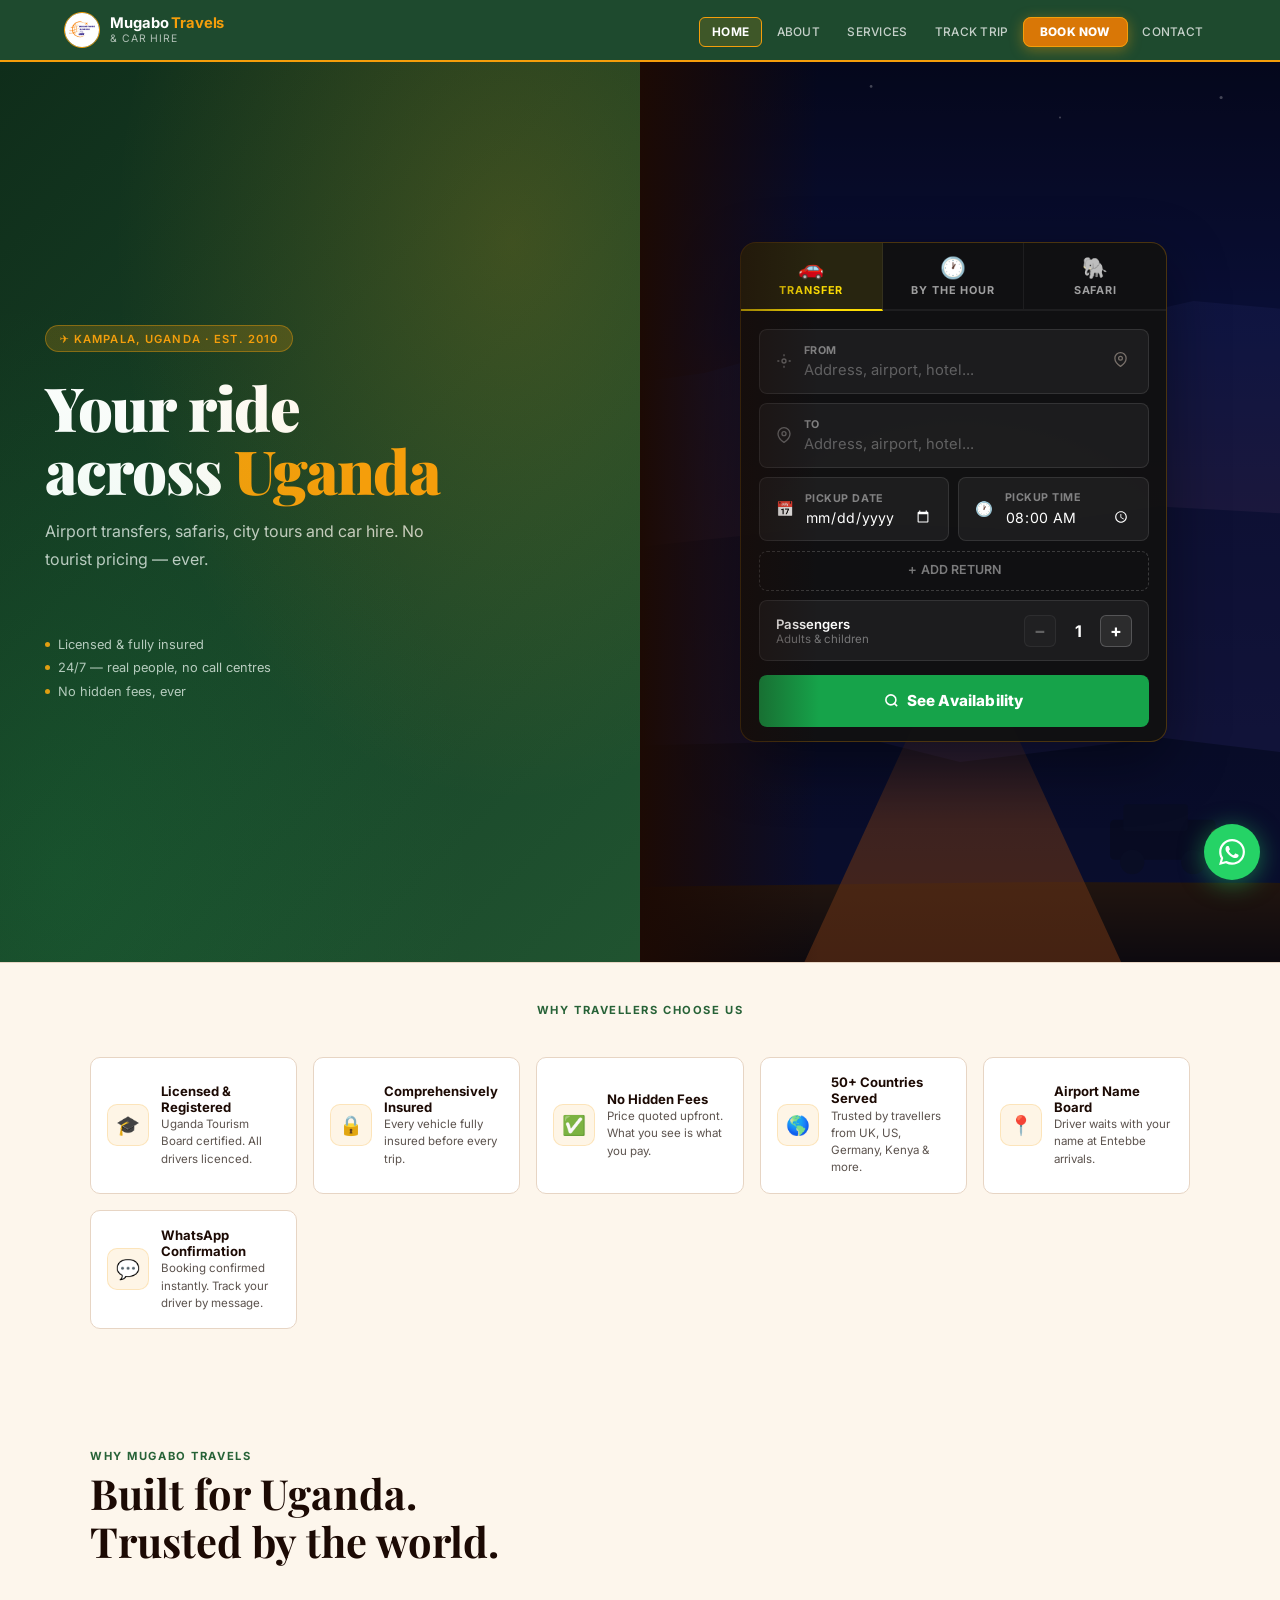
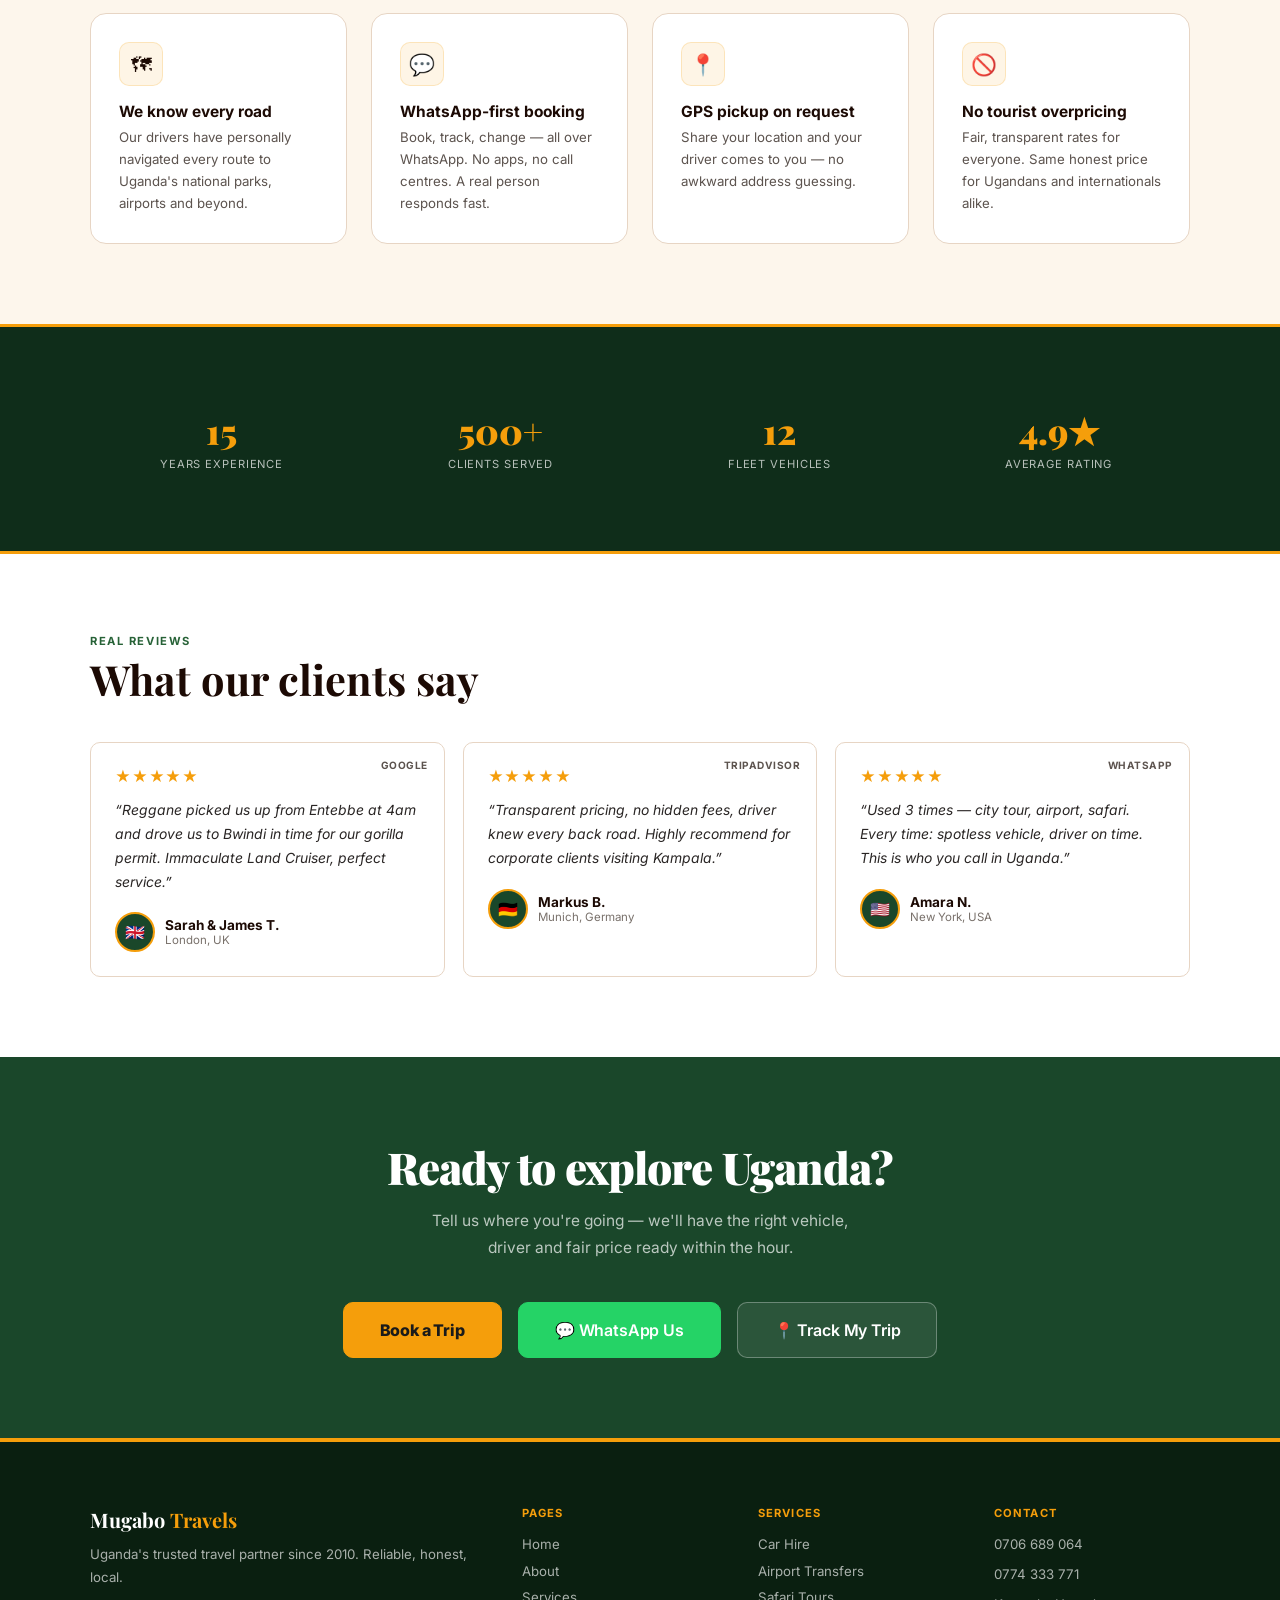
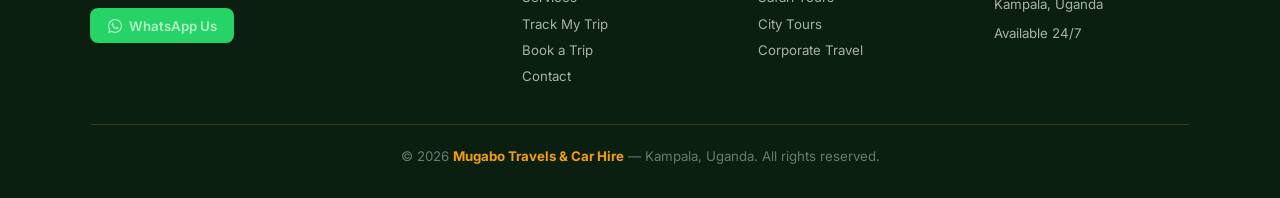
==== commit cde69156: "Add files via upload" ====
--- a/index.html
+++ b/index.html
@@ -105,10 +105,7 @@
 .nav-links .nav-book:hover { background: var(--ug-amber-d) !important; }
 
 /* ── HERO — full-width green with embedded widget ── */
-.hero-left {
-  background: linear-gradient(135deg, #0f2d1a 0%, #1a472a 45%, #276237 100%) !important;
-  border-right: none !important;
-}
+.hero-left { background: transparent !important; }
 .hero-left::before {
   background: radial-gradient(ellipse at 80% 20%, rgba(245,158,11,.18), transparent 55%),
               radial-gradient(ellipse at 10% 90%, rgba(22,163,74,.15), transparent 50%) !important;
@@ -641,11 +638,11 @@
 }
 </style>
 <style>
-.hero{min-height:100vh;display:grid;grid-template-columns:1fr;overflow:hidden;position:relative}
-.hero-left{background:var(--black);display:flex;flex-direction:column;justify-content:center;padding:5rem 3.5rem 5rem 8%;position:relative;overflow:hidden;max-width:660px}
+.hero{min-height:100vh;display:grid;grid-template-columns:1fr 1fr;overflow:hidden;position:relative;background:linear-gradient(135deg,#0f2d1a 0%,#1a472a 45%,#276237 100%)}
+.hero-left{display:flex;flex-direction:column;justify-content:center;padding:5rem 3rem 5rem 7%;position:relative;overflow:hidden;background:transparent}
 .hero-left::before{content:"";position:absolute;inset:0;background:radial-gradient(ellipse at 80% 20%,rgba(245,158,11,.15),transparent 55%);pointer-events:none}
 .hero-right{position:relative;background-image:url("[data-uri]");background-size:cover;background-position:center}
-.hero-right{display:none !important}
+.hero-right{display:flex;align-items:center;justify-content:center;padding:3rem 7% 3rem 2rem;position:relative}
 .hero-right::after{content:"";position:absolute;inset:0;background:linear-gradient(to right,var(--black) 0%,transparent 28%)}
 .hero-eyebrow{display:inline-flex;align-items:center;gap:.5rem;background:rgba(217,119,6,.14);border:1px solid rgba(217,119,6,.3);color:var(--orange);padding:.35rem .85rem;border-radius:20px;font-size:.7rem;font-weight:600;letter-spacing:.1em;text-transform:uppercase;margin-bottom:1.5rem;width:fit-content}
 .hero h1{font-family:var(--fh);font-size:clamp(2.4rem,5vw,3.8rem);font-weight:900;color:#fff;line-height:1.03;margin-bottom:.95rem;letter-spacing:-.02em}
@@ -724,7 +721,7 @@
 .feat-card h3{font-weight:700;font-size:.97rem;margin-bottom:.4rem;color:var(--black)}
 .feat-card p{font-size:.83rem;color:var(--gray);line-height:1.65}
 
-@media(max-width:900px){.hero{grid-template-columns:1fr;min-height:auto}.hero-left{padding:4rem 1.5rem;max-width:100%}.bw-dt-row{grid-template-columns:1fr}}
+@media(max-width:900px){.hero{grid-template-columns:1fr;min-height:auto}.hero-left{padding:4rem 1.5rem}.hero-right{padding:0 1.5rem 3rem}.bw-dt-row{grid-template-columns:1fr}}
 @media(max-width:600px){.hero-left{padding:3rem 1.25rem}}
 </style>
 </head>
@@ -773,6 +770,13 @@
     <h1>Your ride<br>across <span>Uganda</span></h1>
     <p class="hero-sub">Airport transfers, safaris, city tours and car hire. No tourist pricing &mdash; ever.</p>
 
+    <div class="hero-trust">
+      <span class="tp"><span class="tp-dot" aria-hidden="true"></span>Licensed &amp; fully insured</span>
+      <span class="tp"><span class="tp-dot" aria-hidden="true"></span>24/7 &mdash; real people, no call centres</span>
+      <span class="tp"><span class="tp-dot" aria-hidden="true"></span>No hidden fees, ever</span>
+    </div>
+  </div>
+  <div class="hero-right">
     <div class="bw bw-wrap" role="search" aria-label="Quick booking">
       <div class="bw-tiles" role="tablist" aria-label="Trip type">
         <button class="bw-tile active" role="tab" aria-selected="true"  onclick="setTab(this,'transfer')">
@@ -837,14 +841,7 @@
         </button>
       </div>
     </div>
-
-    <div class="hero-trust">
-      <span class="tp"><span class="tp-dot" aria-hidden="true"></span>Licensed &amp; fully insured</span>
-      <span class="tp"><span class="tp-dot" aria-hidden="true"></span>24/7 &mdash; real people, no call centres</span>
-      <span class="tp"><span class="tp-dot" aria-hidden="true"></span>No hidden fees, ever</span>
-    </div>
   </div>
-  <div class="hero-right" role="img" aria-label="Uganda savanna landscape at sunset"></div>
 </section>
 
 <!-- TRUST BADGES STRIP -->
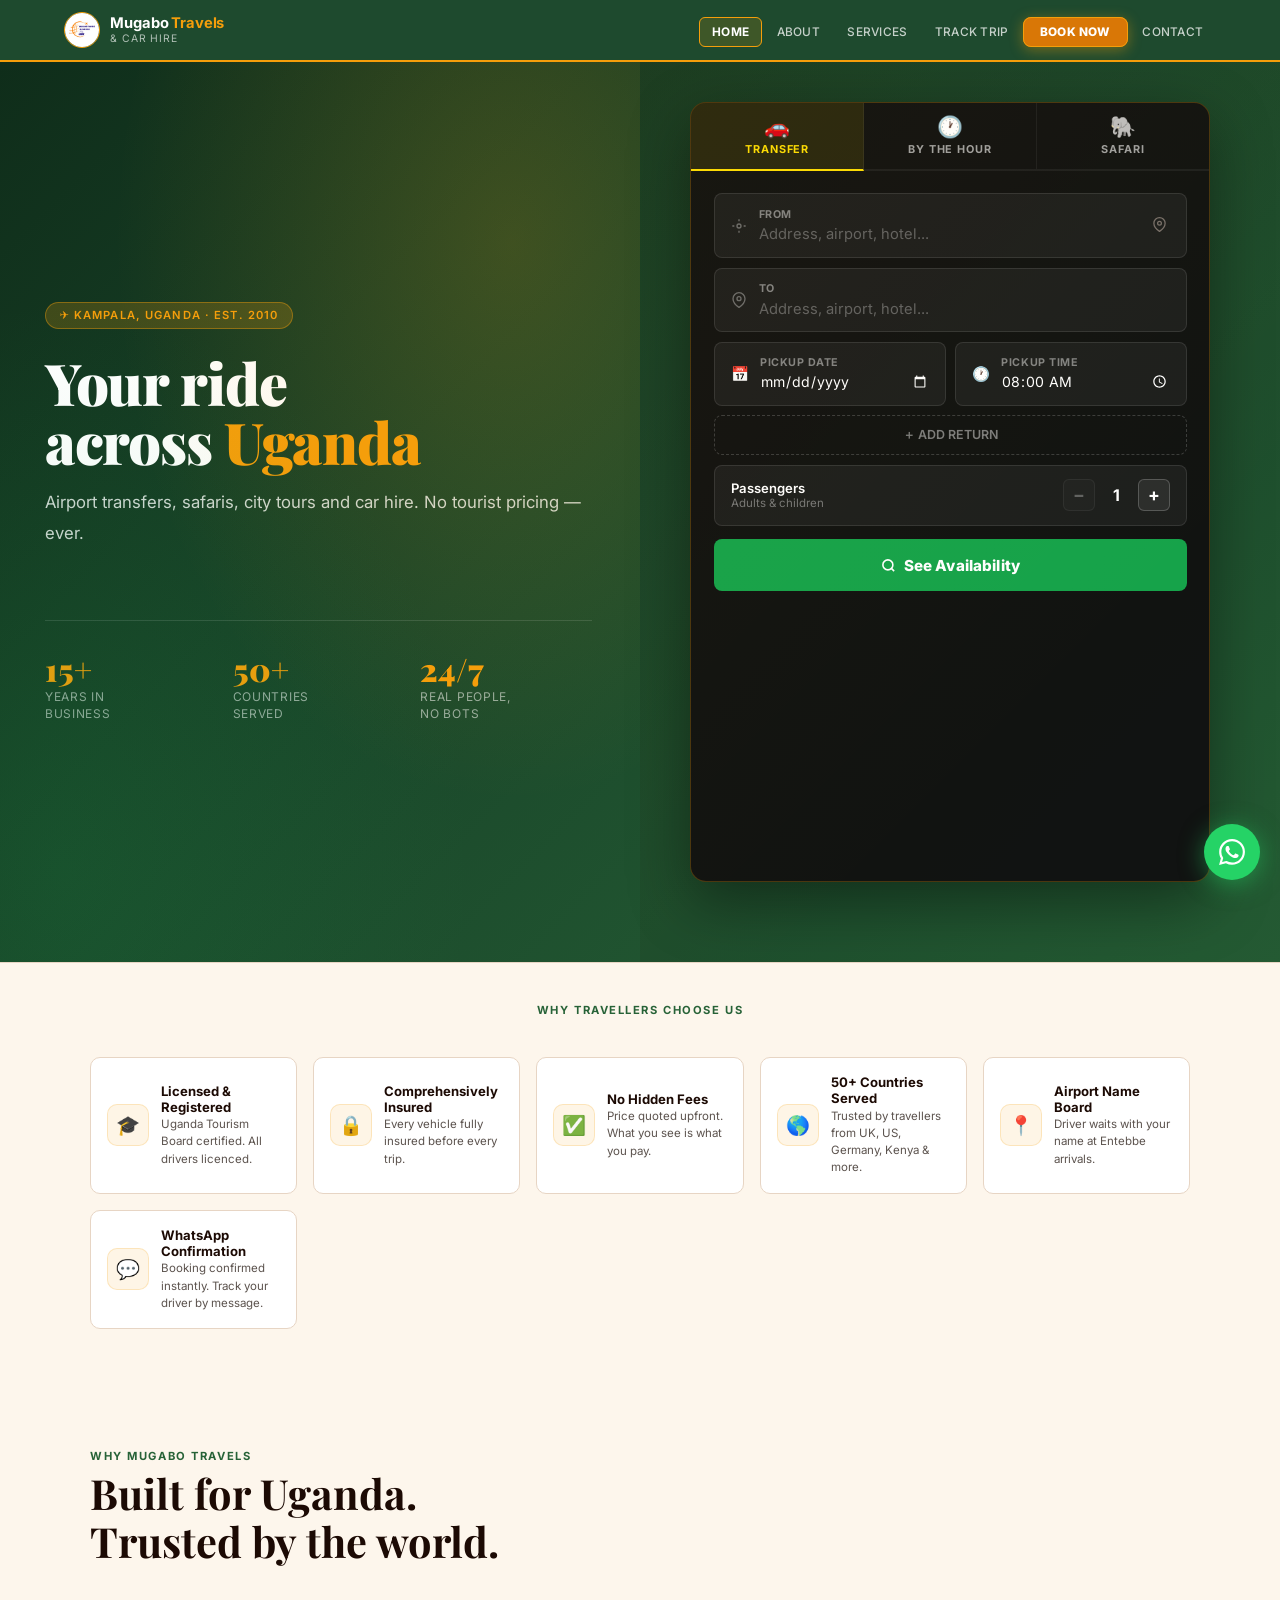
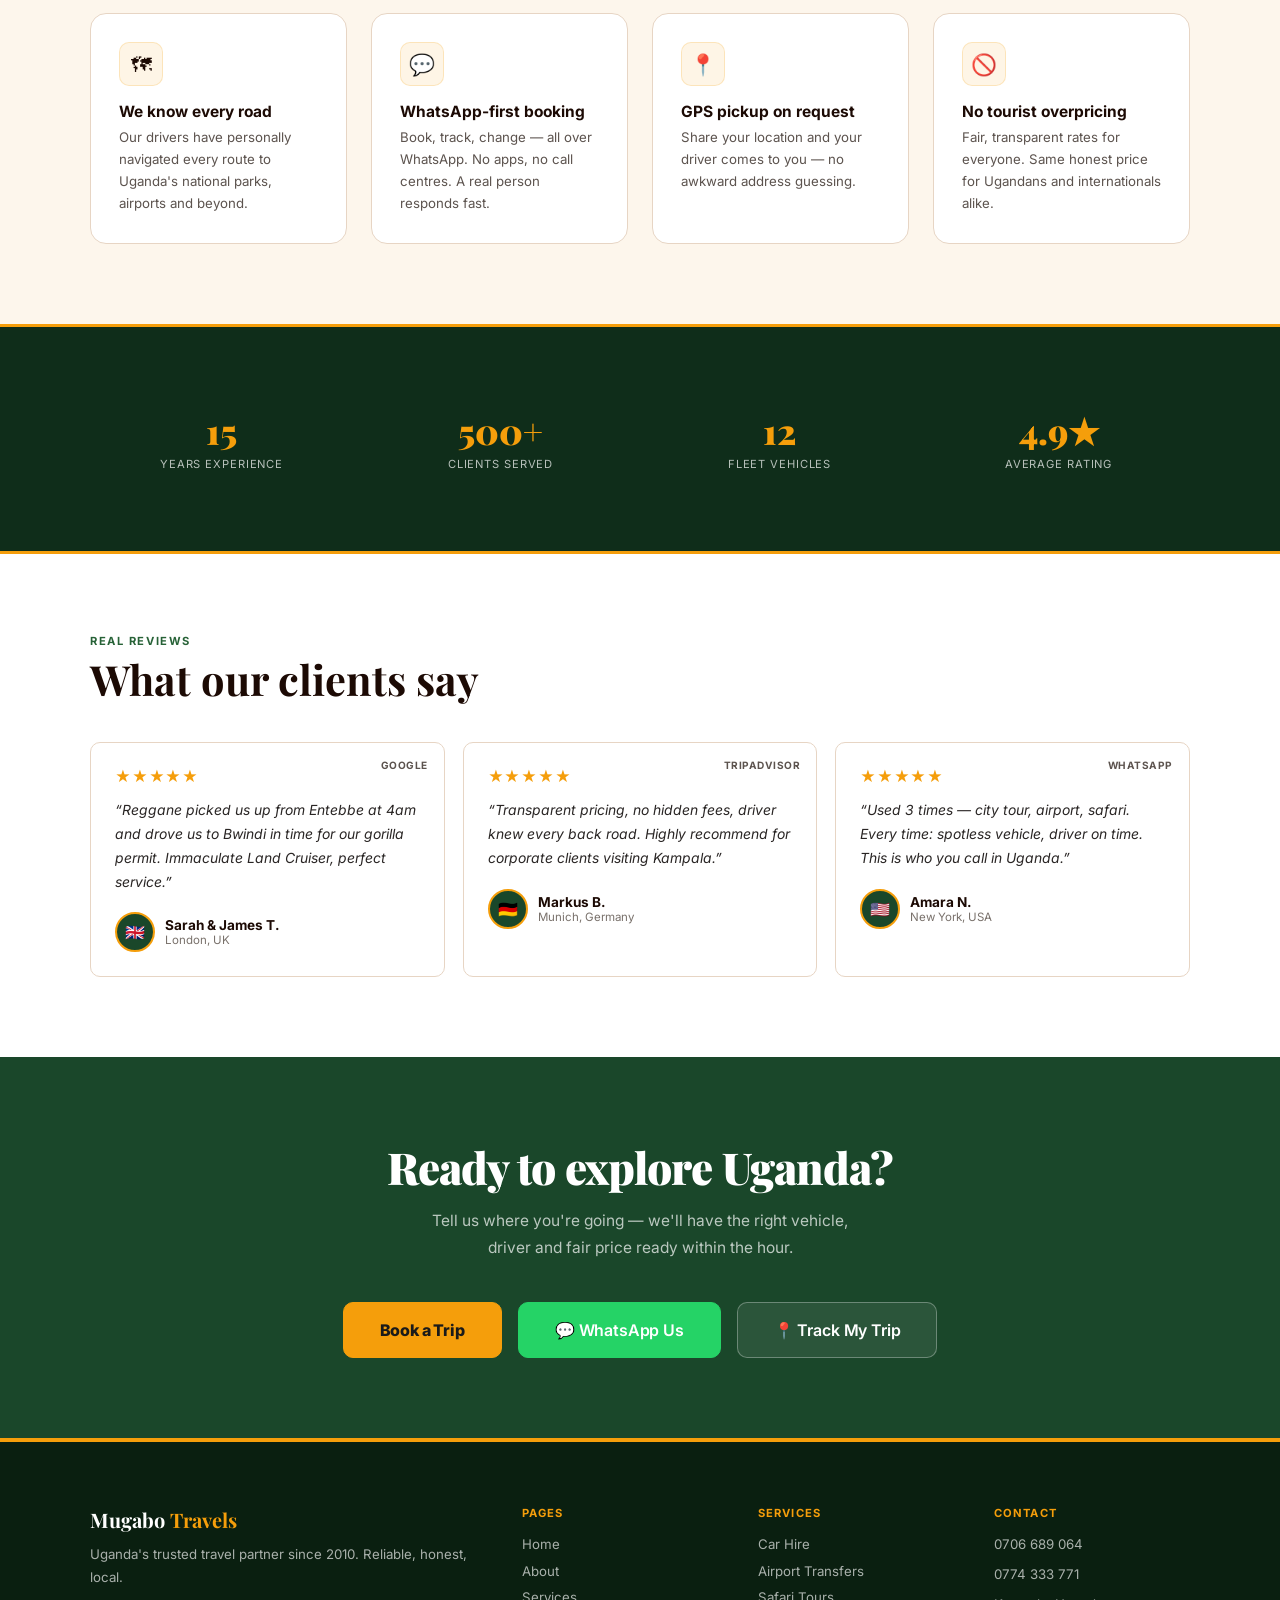
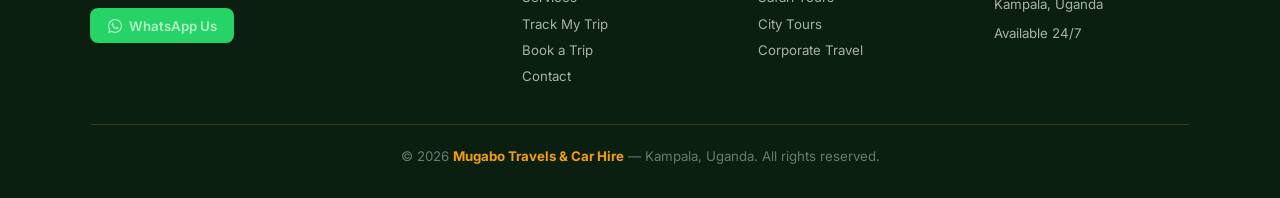
==== commit c6d809d1: "Add files via upload" ====
--- a/index.html
+++ b/index.html
@@ -641,20 +641,23 @@
 .hero{min-height:100vh;display:grid;grid-template-columns:1fr 1fr;overflow:hidden;position:relative;background:linear-gradient(135deg,#0f2d1a 0%,#1a472a 45%,#276237 100%)}
 .hero-left{display:flex;flex-direction:column;justify-content:center;padding:5rem 3rem 5rem 7%;position:relative;overflow:hidden;background:transparent}
 .hero-left::before{content:"";position:absolute;inset:0;background:radial-gradient(ellipse at 80% 20%,rgba(245,158,11,.15),transparent 55%);pointer-events:none}
-.hero-right{position:relative;background-image:url("[data-uri]");background-size:cover;background-position:center}
-.hero-right{display:flex;align-items:center;justify-content:center;padding:3rem 7% 3rem 2rem;position:relative}
-.hero-right::after{content:"";position:absolute;inset:0;background:linear-gradient(to right,var(--black) 0%,transparent 28%)}
+.hero-right{position:relative;background:rgba(0,0,0,.08)}
+.hero-right{display:flex;align-items:stretch;justify-content:center;padding:2.5rem 6% 2.5rem 3%;position:relative}
+.hero-right::after{content:"";position:absolute;inset:0;background:linear-gradient(135deg,rgba(245,158,11,.04),transparent 70%);pointer-events:none}
+.ht-stat{display:flex;flex-direction:column;gap:.25rem}
+.ht-num{font-family:var(--fh);font-size:2rem;font-weight:900;color:var(--ug-amber,#F59E0B);line-height:1}
+.ht-lbl{font-size:.75rem;color:rgba(255,255,255,.55);line-height:1.4;text-transform:uppercase;letter-spacing:.06em}
 .hero-eyebrow{display:inline-flex;align-items:center;gap:.5rem;background:rgba(217,119,6,.14);border:1px solid rgba(217,119,6,.3);color:var(--orange);padding:.35rem .85rem;border-radius:20px;font-size:.7rem;font-weight:600;letter-spacing:.1em;text-transform:uppercase;margin-bottom:1.5rem;width:fit-content}
-.hero h1{font-family:var(--fh);font-size:clamp(2.4rem,5vw,3.8rem);font-weight:900;color:#fff;line-height:1.03;margin-bottom:.95rem;letter-spacing:-.02em}
+.hero h1{font-family:var(--fh);font-size:clamp(2.8rem,4.5vw,4.4rem);font-weight:900;color:#fff;line-height:1.03;margin-bottom:1rem;letter-spacing:-.02em}
 .hero h1 span{color:var(--orange)}
-.hero-sub{font-size:1rem;color:rgba(255,255,255,.75);line-height:1.75;max-width:400px;margin-bottom:2.5rem}
-.hero-trust{display:flex;flex-direction:column;gap:.55rem;margin-top:1.5rem}
+.hero-sub{font-size:1.05rem;color:rgba(255,255,255,.8);line-height:1.8;max-width:100%;margin-bottom:2rem}
+.hero-trust{display:grid;grid-template-columns:repeat(3,1fr);gap:1rem;margin-top:2.5rem;padding-top:2rem;border-top:1px solid rgba(255,255,255,.12)}
 .tp{display:flex;align-items:center;gap:.5rem;font-size:.8rem;color:rgba(255,255,255,.75)}
 .tp-dot{width:5px;height:5px;background:var(--orange);border-radius:50%;flex-shrink:0}
 
 /* Booking widget */
 .bw{background:#fff;border-radius:var(--rl);padding:0;overflow:hidden;box-shadow:0 20px 60px rgba(28,10,4,.3);margin-bottom:2.5rem;border:1px solid var(--bdr)}
-.bw-wrap{background:rgba(17,17,17,.96);border:1px solid rgba(252,220,4,.18);border-radius:16px;overflow:hidden;box-shadow:0 24px 64px rgba(0,0,0,.55)}
+.bw-wrap{background:rgba(17,17,17,.96);border:1px solid rgba(252,220,4,.18);border-radius:16px;overflow:hidden;box-shadow:0 24px 64px rgba(0,0,0,.55);width:100%;max-width:520px}
 .bw-tiles{display:grid;grid-template-columns:repeat(3,1fr);gap:0}
 .bw-tile{position:relative;padding:.9rem .6rem .8rem;background:transparent;border:none;cursor:pointer;display:flex;flex-direction:column;align-items:center;gap:.25rem;transition:background .18s;font-family:var(--f);border-bottom:2px solid rgba(255,255,255,.06)}
 .bw-tile:not(:last-child){border-right:1px solid rgba(255,255,255,.06)}
@@ -688,7 +691,7 @@
 .bw-go{width:100%;background:#16A34A;color:#fff;border:none;padding:1rem;border-radius:8px;font-family:var(--f);font-size:.95rem;font-weight:800;cursor:pointer;transition:all .22s;display:flex;align-items:center;justify-content:center;gap:.5rem;min-height:52px;letter-spacing:.01em}
 .bw-go:hover{background:#15803D;transform:translateY(-1px)}
 /* bw dark-theme overrides */
-.bw-body{padding:1.1rem 1.1rem .85rem}
+.bw-body{padding:1.4rem 1.4rem 1.2rem}
 .bw-lbl{font-size:.67rem;font-weight:700;color:rgba(255,255,255,.45);text-transform:uppercase;letter-spacing:.05em}
 .bw-fi{background:none;border:none;outline:none;font-family:var(--f);font-size:.92rem;color:#fff;width:100%;padding:0}
 .bw-fi::placeholder{color:rgba(255,255,255,.3)}
@@ -721,7 +724,7 @@
 .feat-card h3{font-weight:700;font-size:.97rem;margin-bottom:.4rem;color:var(--black)}
 .feat-card p{font-size:.83rem;color:var(--gray);line-height:1.65}
 
-@media(max-width:900px){.hero{grid-template-columns:1fr;min-height:auto}.hero-left{padding:4rem 1.5rem}.hero-right{padding:0 1.5rem 3rem}.bw-dt-row{grid-template-columns:1fr}}
+@media(max-width:900px){.hero{grid-template-columns:1fr;min-height:auto}.hero-left{padding:3.5rem 1.5rem 2rem}.hero-right{padding:0 1.5rem 3rem;justify-content:stretch}.bw-wrap{max-width:100%}.hero-trust{grid-template-columns:repeat(3,1fr)}.bw-dt-row{grid-template-columns:1fr}}
 @media(max-width:600px){.hero-left{padding:3rem 1.25rem}}
 </style>
 </head>
@@ -771,9 +774,18 @@
     <p class="hero-sub">Airport transfers, safaris, city tours and car hire. No tourist pricing &mdash; ever.</p>
 
     <div class="hero-trust">
-      <span class="tp"><span class="tp-dot" aria-hidden="true"></span>Licensed &amp; fully insured</span>
-      <span class="tp"><span class="tp-dot" aria-hidden="true"></span>24/7 &mdash; real people, no call centres</span>
-      <span class="tp"><span class="tp-dot" aria-hidden="true"></span>No hidden fees, ever</span>
+      <div class="ht-stat">
+        <span class="ht-num">15+</span>
+        <span class="ht-lbl">Years in<br>business</span>
+      </div>
+      <div class="ht-stat">
+        <span class="ht-num">50+</span>
+        <span class="ht-lbl">Countries<br>served</span>
+      </div>
+      <div class="ht-stat">
+        <span class="ht-num">24/7</span>
+        <span class="ht-lbl">Real people,<br>no bots</span>
+      </div>
     </div>
   </div>
   <div class="hero-right">
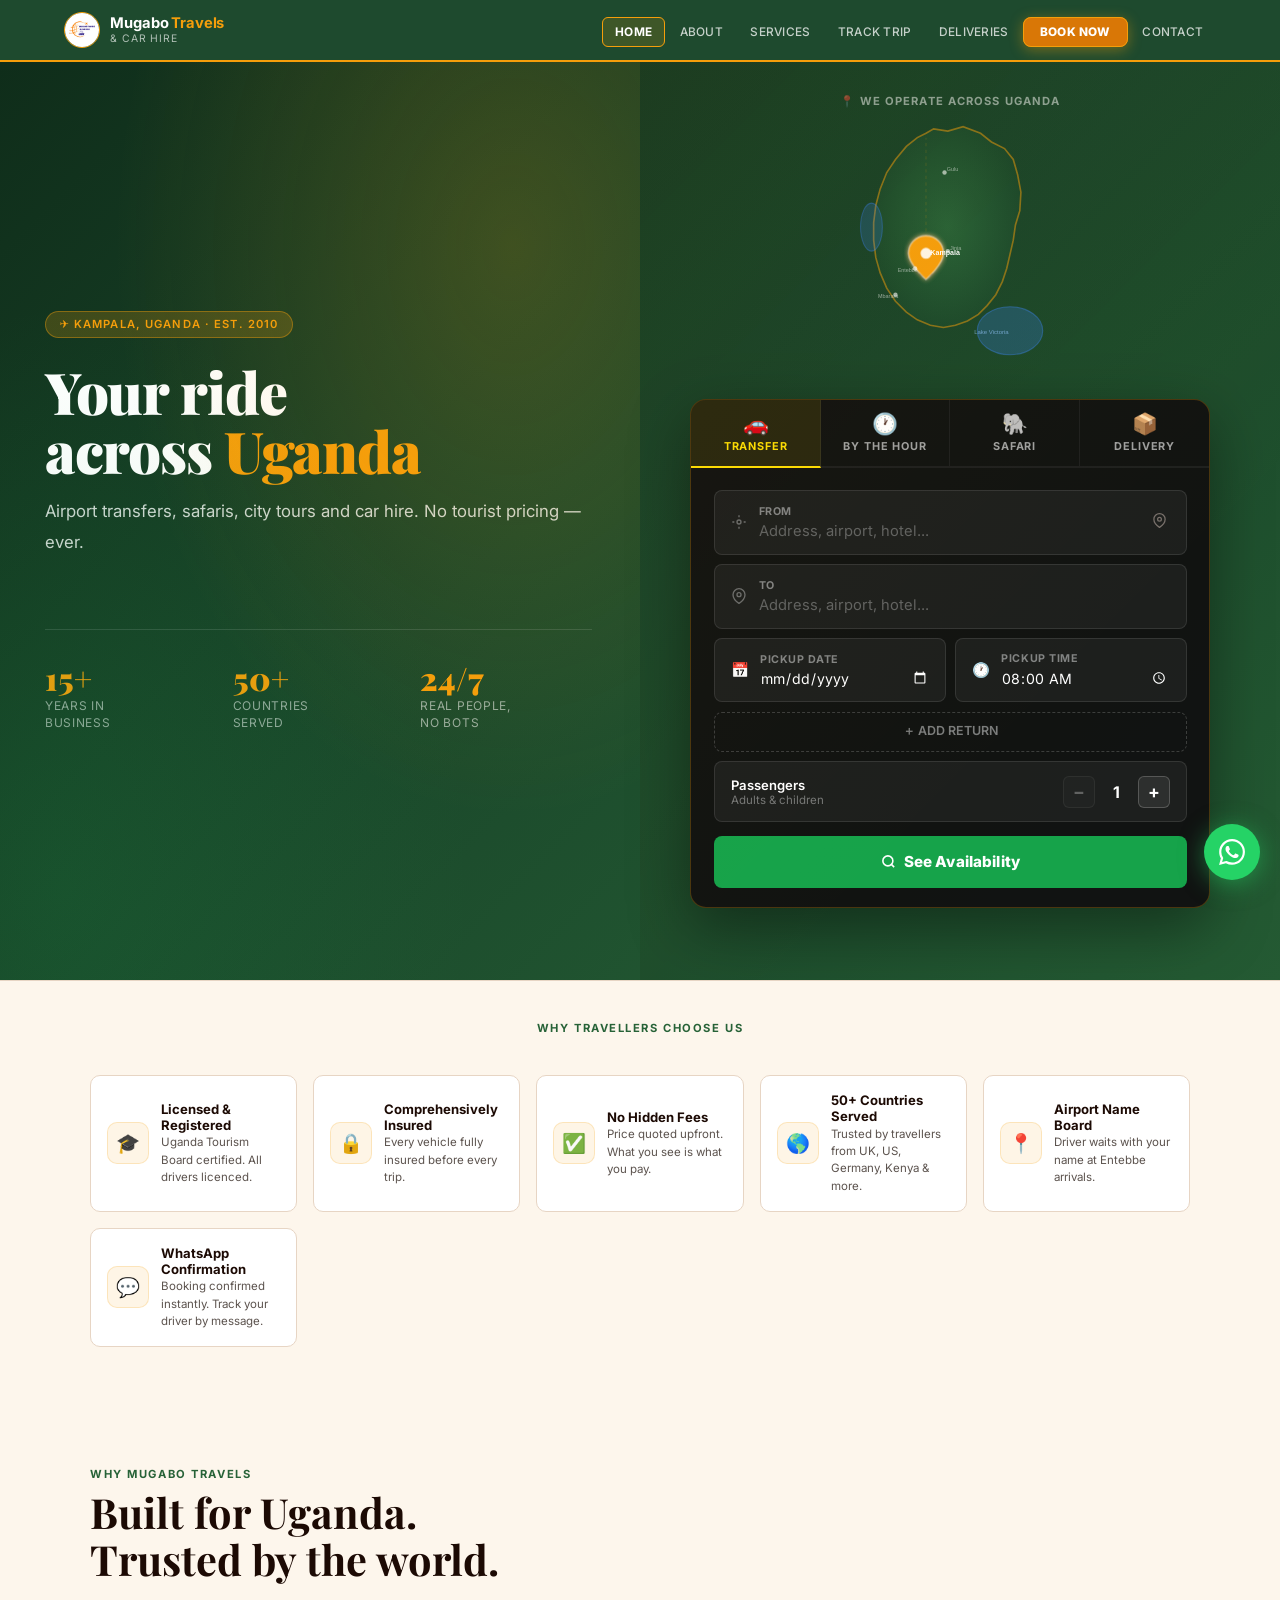
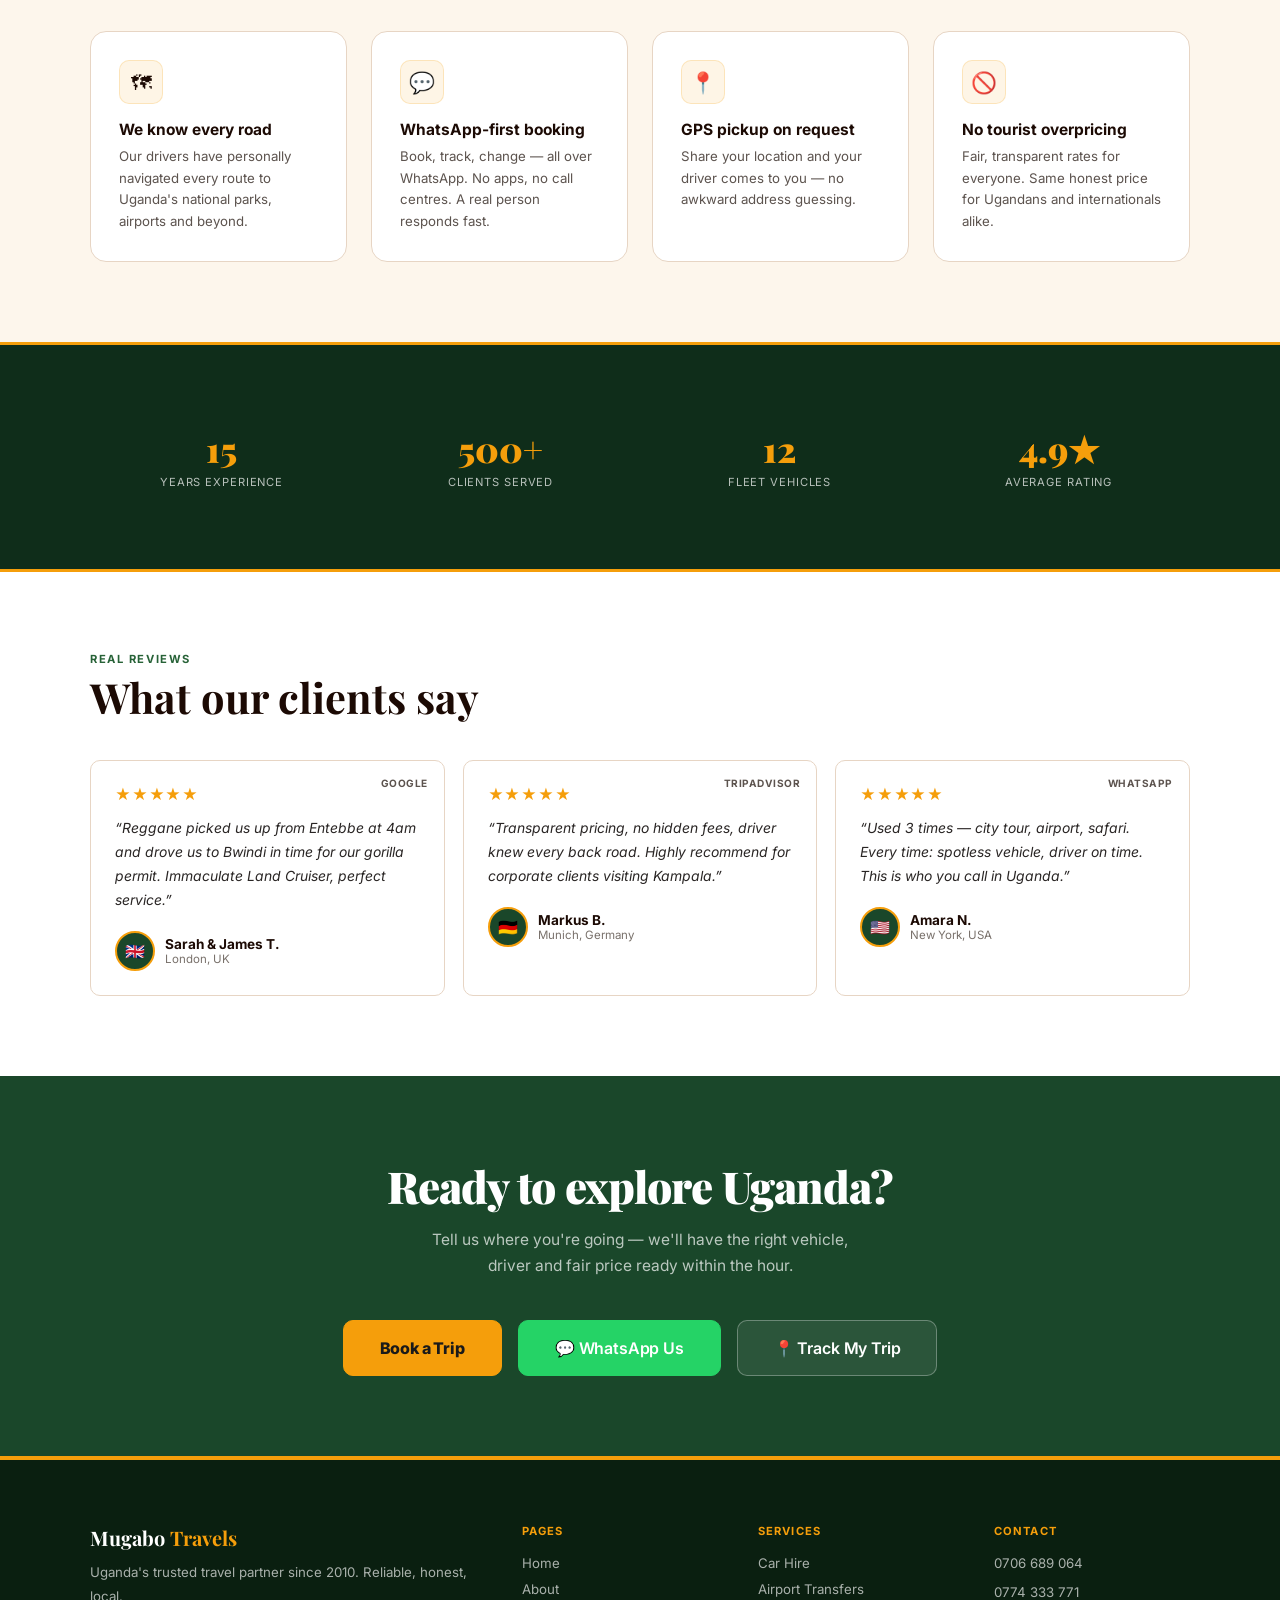
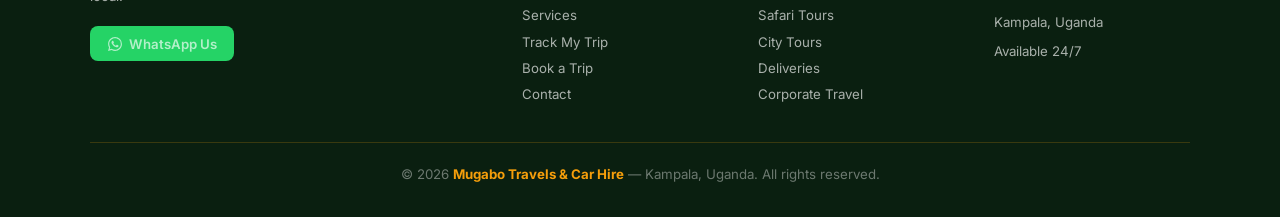
==== commit b08a70d9: "Add files via upload" ====
--- a/index.html
+++ b/index.html
@@ -636,13 +636,30 @@
   .section.sm{padding:2rem 1rem}
   .footer-inner{grid-template-columns:1fr}
 }
+
+/* ── HERO MAP ── */
+.hero-right{display:flex;flex-direction:column;align-items:center;justify-content:center;padding:2rem 5% 2rem 2%;gap:1.2rem;position:relative}
+.hero-map-box{width:100%;display:flex;flex-direction:column;align-items:center;gap:.6rem}
+.hero-map-label{font-size:.7rem;font-weight:700;color:rgba(255,255,255,.5);letter-spacing:.1em;text-transform:uppercase}
+.uganda-map{width:min(240px,65%);height:auto}
+@keyframes pinDrop{0%{transform:translateY(-40px);opacity:0}60%{transform:translateY(4px);opacity:1}80%{transform:translateY(-5px)}100%{transform:translateY(0);opacity:1}}
+@keyframes shadowPulse{0%,100%{opacity:.35}50%{opacity:.15}}
+@keyframes pingExpand{0%{r:10;opacity:.85}100%{r:28;opacity:0}}
+.map-pin{animation:pinDrop 1.1s cubic-bezier(.22,.61,.36,1) .4s both}
+.pin-shadow{animation:shadowPulse 2s ease-in-out 1.5s infinite}
+.ping-ring{animation:pingExpand 2.2s ease-out infinite}
+.ping-1{animation-delay:1.6s}
+.ping-2{animation-delay:2.1s}
+.ping-3{animation-delay:2.6s}
+@media(max-width:900px){.hero-right{padding:1rem 1.5rem 0;flex-direction:column}.uganda-map{width:min(180px,50%)}}
+
 </style>
 <style>
 .hero{min-height:100vh;display:grid;grid-template-columns:1fr 1fr;overflow:hidden;position:relative;background:linear-gradient(135deg,#0f2d1a 0%,#1a472a 45%,#276237 100%)}
 .hero-left{display:flex;flex-direction:column;justify-content:center;padding:5rem 3rem 5rem 7%;position:relative;overflow:hidden;background:transparent}
 .hero-left::before{content:"";position:absolute;inset:0;background:radial-gradient(ellipse at 80% 20%,rgba(245,158,11,.15),transparent 55%);pointer-events:none}
 .hero-right{position:relative;background:rgba(0,0,0,.08)}
-.hero-right{display:flex;align-items:stretch;justify-content:center;padding:2.5rem 6% 2.5rem 3%;position:relative}
+.hero-right{position:relative}
 .hero-right::after{content:"";position:absolute;inset:0;background:linear-gradient(135deg,rgba(245,158,11,.04),transparent 70%);pointer-events:none}
 .ht-stat{display:flex;flex-direction:column;gap:.25rem}
 .ht-num{font-family:var(--fh);font-size:2rem;font-weight:900;color:var(--ug-amber,#F59E0B);line-height:1}
@@ -658,7 +675,7 @@
 /* Booking widget */
 .bw{background:#fff;border-radius:var(--rl);padding:0;overflow:hidden;box-shadow:0 20px 60px rgba(28,10,4,.3);margin-bottom:2.5rem;border:1px solid var(--bdr)}
 .bw-wrap{background:rgba(17,17,17,.96);border:1px solid rgba(252,220,4,.18);border-radius:16px;overflow:hidden;box-shadow:0 24px 64px rgba(0,0,0,.55);width:100%;max-width:520px}
-.bw-tiles{display:grid;grid-template-columns:repeat(3,1fr);gap:0}
+.bw-tiles{display:grid;grid-template-columns:repeat(4,1fr);gap:0}
 .bw-tile{position:relative;padding:.9rem .6rem .8rem;background:transparent;border:none;cursor:pointer;display:flex;flex-direction:column;align-items:center;gap:.25rem;transition:background .18s;font-family:var(--f);border-bottom:2px solid rgba(255,255,255,.06)}
 .bw-tile:not(:last-child){border-right:1px solid rgba(255,255,255,.06)}
 .bw-tile.active{background:rgba(252,220,4,.1);border-bottom-color:var(--ug-yellow)}
@@ -747,6 +764,7 @@
       <li><a href="about.html">About</a></li>
       <li><a href="services.html">Services</a></li>
       <li><a href="tracking.html">Track Trip</a></li>
+      <li><a href="deliveries.html">Deliveries</a></li>
       <li><a href="booking.html" class="nav-book">Book Now</a></li>
       <li><a href="contact.html">Contact</a></li>
     </ul>
@@ -789,6 +807,70 @@
     </div>
   </div>
   <div class="hero-right">
+    <div class="hero-map-box">
+      <div class="hero-map-label">📍 We operate across Uganda</div>
+      <svg class="uganda-map" viewBox="0 0 220 240" xmlns="http://www.w3.org/2000/svg" aria-label="Map of Uganda">
+        <defs>
+          <radialGradient id="ugfill" cx="50%" cy="50%" r="55%">
+            <stop offset="0%" stop-color="#276237"/>
+            <stop offset="100%" stop-color="#1a472a"/>
+          </radialGradient>
+          <filter id="glow">
+            <feGaussianBlur stdDeviation="2.5" result="blur"/>
+            <feMerge><feMergeNode in="blur"/><feMergeNode in="SourceGraphic"/></feMerge>
+          </filter>
+        </defs>
+        <!-- Uganda outline — simplified realistic shape -->
+        <path class="ug-country" d="
+          M 88,14 L 95,10 L 108,12 L 122,8 L 138,14 L 148,22 L 160,28
+          L 168,38 L 172,52 L 175,68 L 174,85 L 170,98 L 168,112
+          L 165,125 L 162,138 L 158,150 L 152,162 L 144,172
+          L 136,180 L 126,186 L 115,190 L 104,192 L 92,190
+          L 80,185 L 70,178 L 60,168 L 52,156 L 46,142
+          L 42,128 L 40,112 L 40,96 L 42,80 L 46,65
+          L 52,50 L 60,38 L 70,26 L 80,18 Z
+        " fill="url(#ugfill)" stroke="rgba(245,158,11,.5)" stroke-width="1.5"/>
+
+        <!-- Lake Victoria (bottom right) -->
+        <ellipse cx="165" cy="195" rx="30" ry="22" fill="rgba(59,130,246,.25)" stroke="rgba(59,130,246,.4)" stroke-width="1"/>
+        <text x="148" y="198" font-size="5.5" fill="rgba(147,197,253,.7)" font-family="sans-serif" text-anchor="middle">Lake Victoria</text>
+
+        <!-- Lake Albert (left) -->
+        <ellipse cx="38" cy="100" rx="10" ry="22" fill="rgba(59,130,246,.2)" stroke="rgba(59,130,246,.35)" stroke-width="1"/>
+
+        <!-- Roads / routes — faint lines -->
+        <line x1="88" y1="128" x2="78" y2="138" stroke="rgba(245,158,11,.25)" stroke-width="1" stroke-dasharray="3,2"/>
+        <line x1="88" y1="128" x2="108" y2="122" stroke="rgba(245,158,11,.25)" stroke-width="1" stroke-dasharray="3,2"/>
+        <line x1="88" y1="128" x2="88" y2="18" stroke="rgba(245,158,11,.15)" stroke-width="1" stroke-dasharray="3,3"/>
+
+        <!-- Ripple rings around Kampala -->
+        <circle class="ping-ring ping-1" cx="88" cy="128" r="10" fill="none" stroke="#F59E0B" stroke-width="1.5"/>
+        <circle class="ping-ring ping-2" cx="88" cy="128" r="10" fill="none" stroke="#F59E0B" stroke-width="1"/>
+        <circle class="ping-ring ping-3" cx="88" cy="128" r="10" fill="none" stroke="#F59E0B" stroke-width=".6"/>
+
+        <!-- Pin drop group -->
+        <g class="map-pin" filter="url(#glow)">
+          <!-- Pin shadow -->
+          <ellipse cx="88" cy="143" rx="6" ry="2.5" fill="rgba(0,0,0,.35)" class="pin-shadow"/>
+          <!-- Pin body -->
+          <path d="M 88,108 C 78,108 72,116 72,124 C 72,134 88,148 88,148 C 88,148 104,134 104,124 C 104,116 98,108 88,108 Z"
+                fill="#F59E0B" stroke="rgba(255,255,255,.4)" stroke-width="1.5"/>
+          <!-- Pin inner dot -->
+          <circle cx="88" cy="124" r="5" fill="rgba(255,255,255,.9)"/>
+        </g>
+
+        <!-- City labels -->
+        <text x="92" y="126" font-size="6.5" fill="#fff" font-family="sans-serif" font-weight="bold">Kampala</text>
+        <circle cx="78" cy="138" r="2" fill="rgba(255,255,255,.6)"/>
+        <text x="62" y="141" font-size="5" fill="rgba(255,255,255,.55)" font-family="sans-serif">Entebbe</text>
+        <circle cx="108" cy="122" r="2" fill="rgba(255,255,255,.6)"/>
+        <text x="110" y="121" font-size="5" fill="rgba(255,255,255,.55)" font-family="sans-serif">Jinja</text>
+        <circle cx="105" cy="50" r="2" fill="rgba(255,255,255,.6)"/>
+        <text x="107" y="49" font-size="5" fill="rgba(255,255,255,.55)" font-family="sans-serif">Gulu</text>
+        <circle cx="60" cy="162" r="2" fill="rgba(255,255,255,.6)"/>
+        <text x="44" y="165" font-size="5" fill="rgba(255,255,255,.55)" font-family="sans-serif">Mbarara</text>
+      </svg>
+    </div><!-- /hero-map-box -->
     <div class="bw bw-wrap" role="search" aria-label="Quick booking">
       <div class="bw-tiles" role="tablist" aria-label="Trip type">
         <button class="bw-tile active" role="tab" aria-selected="true"  onclick="setTab(this,'transfer')">
@@ -803,8 +885,13 @@
           <span class="bw-tile-icon">🐘</span>
           <span class="bw-tile-lbl">Safari</span>
         </button>
+        <button class="bw-tile" role="tab" aria-selected="false" onclick="setTab(this,'delivery')">
+          <span class="bw-tile-icon">📦</span>
+          <span class="bw-tile-lbl">Delivery</span>
+        </button>
       </div>
       <div class="bw-body">
+        <div id="bw-main-panel">
         <div class="bw-field">
           <svg class="bw-icon" width="16" height="16" viewBox="0 0 24 24" fill="none" stroke="currentColor" stroke-width="2" aria-hidden="true"><circle cx="12" cy="12" r="3"/><path d="M12 2v3M12 19v3M2 12h3M19 12h3"/></svg>
           <div style="flex:1;min-width:0">
@@ -851,6 +938,56 @@
           <svg width="15" height="15" viewBox="0 0 24 24" fill="none" stroke="currentColor" stroke-width="2.5" aria-hidden="true"><circle cx="11" cy="11" r="8"/><path d="M21 21l-4.35-4.35"/></svg>
           See Availability
         </button>
+        </div><!-- /bw-main-panel -->
+        <div id="bw-delivery-panel" style="display:none">
+          <div class="bw-field">
+            <svg class="bw-icon" width="16" height="16" viewBox="0 0 24 24" fill="none" stroke="currentColor" stroke-width="2" aria-hidden="true"><path d="M12 2C8.13 2 5 5.13 5 9c0 5.25 7 13 7 13s7-7.75 7-13c0-3.87-3.13-7-7-7z"/><circle cx="12" cy="9" r="2.5"/></svg>
+            <div style="flex:1;min-width:0">
+              <span class="bw-lbl">Pickup From</span>
+              <input class="bw-fi" id="del-from" type="text" placeholder="Street, area or landmark" autocomplete="off">
+            </div>
+          </div>
+          <div class="bw-field">
+            <svg class="bw-icon" width="16" height="16" viewBox="0 0 24 24" fill="none" stroke="currentColor" stroke-width="2" aria-hidden="true"><circle cx="12" cy="12" r="10"/><path d="M12 8v4l3 3"/></svg>
+            <div style="flex:1;min-width:0">
+              <span class="bw-lbl">Deliver To</span>
+              <input class="bw-fi" id="del-to" type="text" placeholder="Recipient address or area" autocomplete="off">
+            </div>
+          </div>
+          <div class="bw-field">
+            <span style="font-size:1rem;flex-shrink:0">📦</span>
+            <div style="flex:1;min-width:0">
+              <span class="bw-lbl">Package Description</span>
+              <input class="bw-fi" id="del-desc" type="text" placeholder="e.g. Documents, clothes, electronics…" autocomplete="off">
+            </div>
+          </div>
+          <div class="bw-dt-row">
+            <div class="bw-field" style="margin-bottom:0">
+              <span style="font-size:.9rem;flex-shrink:0">📏</span>
+              <div style="flex:1;min-width:0">
+                <span class="bw-lbl">Size</span>
+                <select class="bw-fi" id="del-size" style="cursor:pointer;background:none;border:none;outline:none;font-family:inherit;font-size:.92rem;color:#fff;width:100%;padding:0">
+                  <option value="" style="background:#222">Select size…</option>
+                  <option value="small" style="background:#222">Small (fits in a bag)</option>
+                  <option value="medium" style="background:#222">Medium (box / suitcase)</option>
+                  <option value="large" style="background:#222">Large (furniture / bulk)</option>
+                </select>
+              </div>
+            </div>
+            <div class="bw-field" style="margin-bottom:0">
+              <span style="font-size:.9rem;flex-shrink:0">📅</span>
+              <div style="flex:1;min-width:0">
+                <span class="bw-lbl">When</span>
+                <input class="bw-fi" id="del-date" type="date" style="background:none;border:none;outline:none;font-family:inherit;font-size:.88rem;color:#fff;width:100%;color-scheme:dark">
+              </div>
+            </div>
+          </div>
+          <div style="height:.6rem"></div>
+          <button class="bw-go" onclick="sendDelivery()">
+            <svg width="15" height="15" viewBox="0 0 24 24" fill="none" stroke="currentColor" stroke-width="2.5" aria-hidden="true"><path d="M22 2L11 13"/><path d="M22 2L15 22 11 13 2 9l20-7z"/></svg>
+            Get Delivery Quote
+          </button>
+        </div><!-- /bw-delivery-panel -->
       </div>
     </div>
   </div>
@@ -940,6 +1077,26 @@
 function setTab(el,tab){
   document.querySelectorAll('.bw-tab').forEach(function(t){t.classList.remove('active');t.setAttribute('aria-selected','false');});
   el.classList.add('active');el.setAttribute('aria-selected','true');activeTab=tab;
+  // Show/hide delivery panel
+  var dp=document.getElementById('bw-delivery-panel');
+  var mp=document.getElementById('bw-main-panel');
+  if(dp&&mp){dp.style.display=(tab==='delivery')?'block':'none';mp.style.display=(tab==='delivery')?'none':'block';}
+}
+function sendDelivery(){
+  var from=(document.getElementById('del-from')||{}).value||'';
+  var to=(document.getElementById('del-to')||{}).value||'';
+  var desc=(document.getElementById('del-desc')||{}).value||'';
+  var size=(document.getElementById('del-size')||{}).value||'';
+  var date=(document.getElementById('del-date')||{}).value||'';
+  var sizeLabel={small:'Small (fits in a bag)',medium:'Medium (box/suitcase)',large:'Large (furniture/bulk)'}[size]||size;
+  var msg='Hello Mugabo Travels! I need a *package delivery*:%0A'
+    +'📦 Package: '+encodeURIComponent(desc||'Not specified')+'%0A'
+    +'📍 Pickup: '+encodeURIComponent(from||'Not specified')+'%0A'
+    +'🏁 Deliver to: '+encodeURIComponent(to||'Not specified')+'%0A'
+    +'📏 Size: '+encodeURIComponent(sizeLabel||'Not specified')+'%0A'
+    +'📅 Date: '+encodeURIComponent(date||'Flexible')+'%0A'
+    +'Please can you send me a quote? Thank you!';
+  window.open('https://wa.me/256706689064?text='+msg,'_blank');
 }
 function toggleReturn(btn){
   var r=document.getElementById('returnDate');
@@ -996,7 +1153,7 @@
     <div class="f-col"><h4>Services</h4><ul>
       <li><a href="services.html">Car Hire</a></li><li><a href="services.html">Airport Transfers</a></li>
       <li><a href="services.html">Safari Tours</a></li><li><a href="services.html">City Tours</a></li>
-      <li><a href="services.html">Corporate Travel</a></li>
+      <li><a href="deliveries.html">Deliveries</a></li><li><a href="services.html">Corporate Travel</a></li>
     </ul></div>
     <div class="f-col"><h4>Contact</h4>
       <p><a href="tel:+256706689064">0706 689 064</a></p>
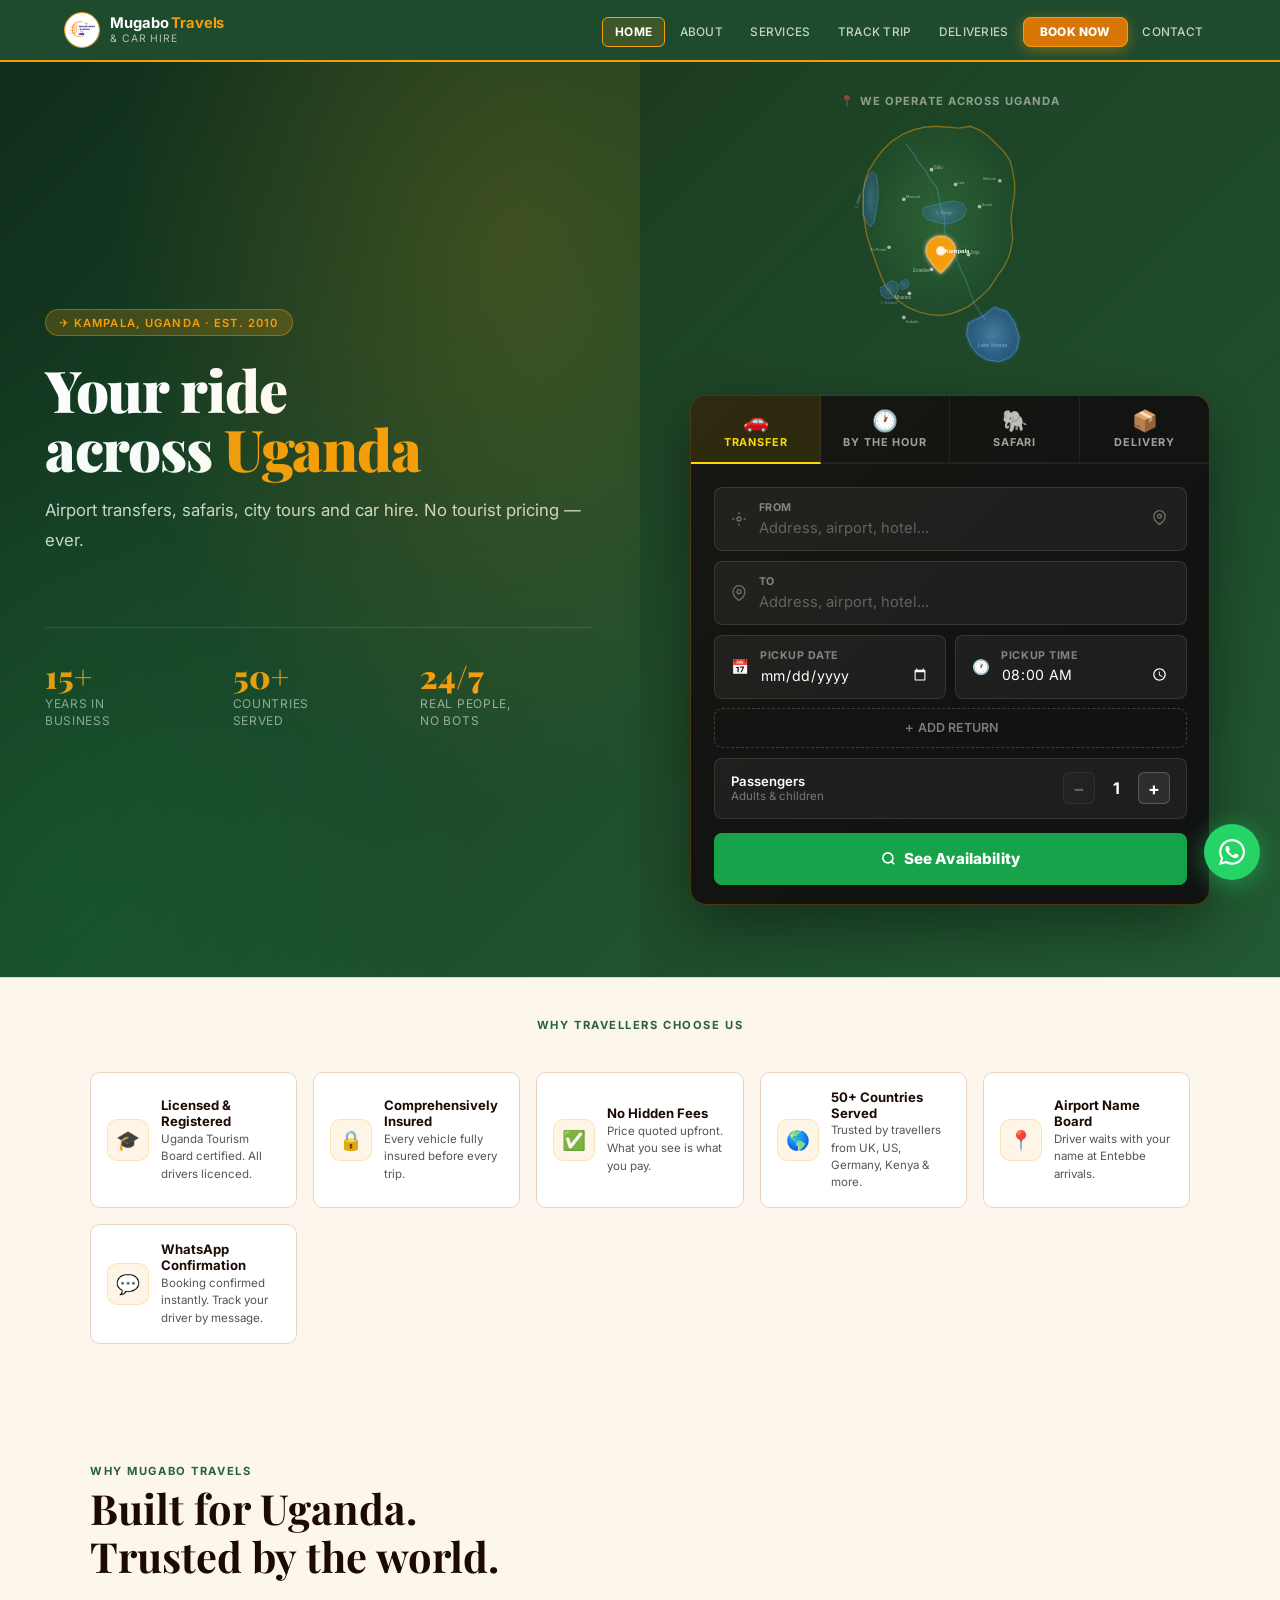
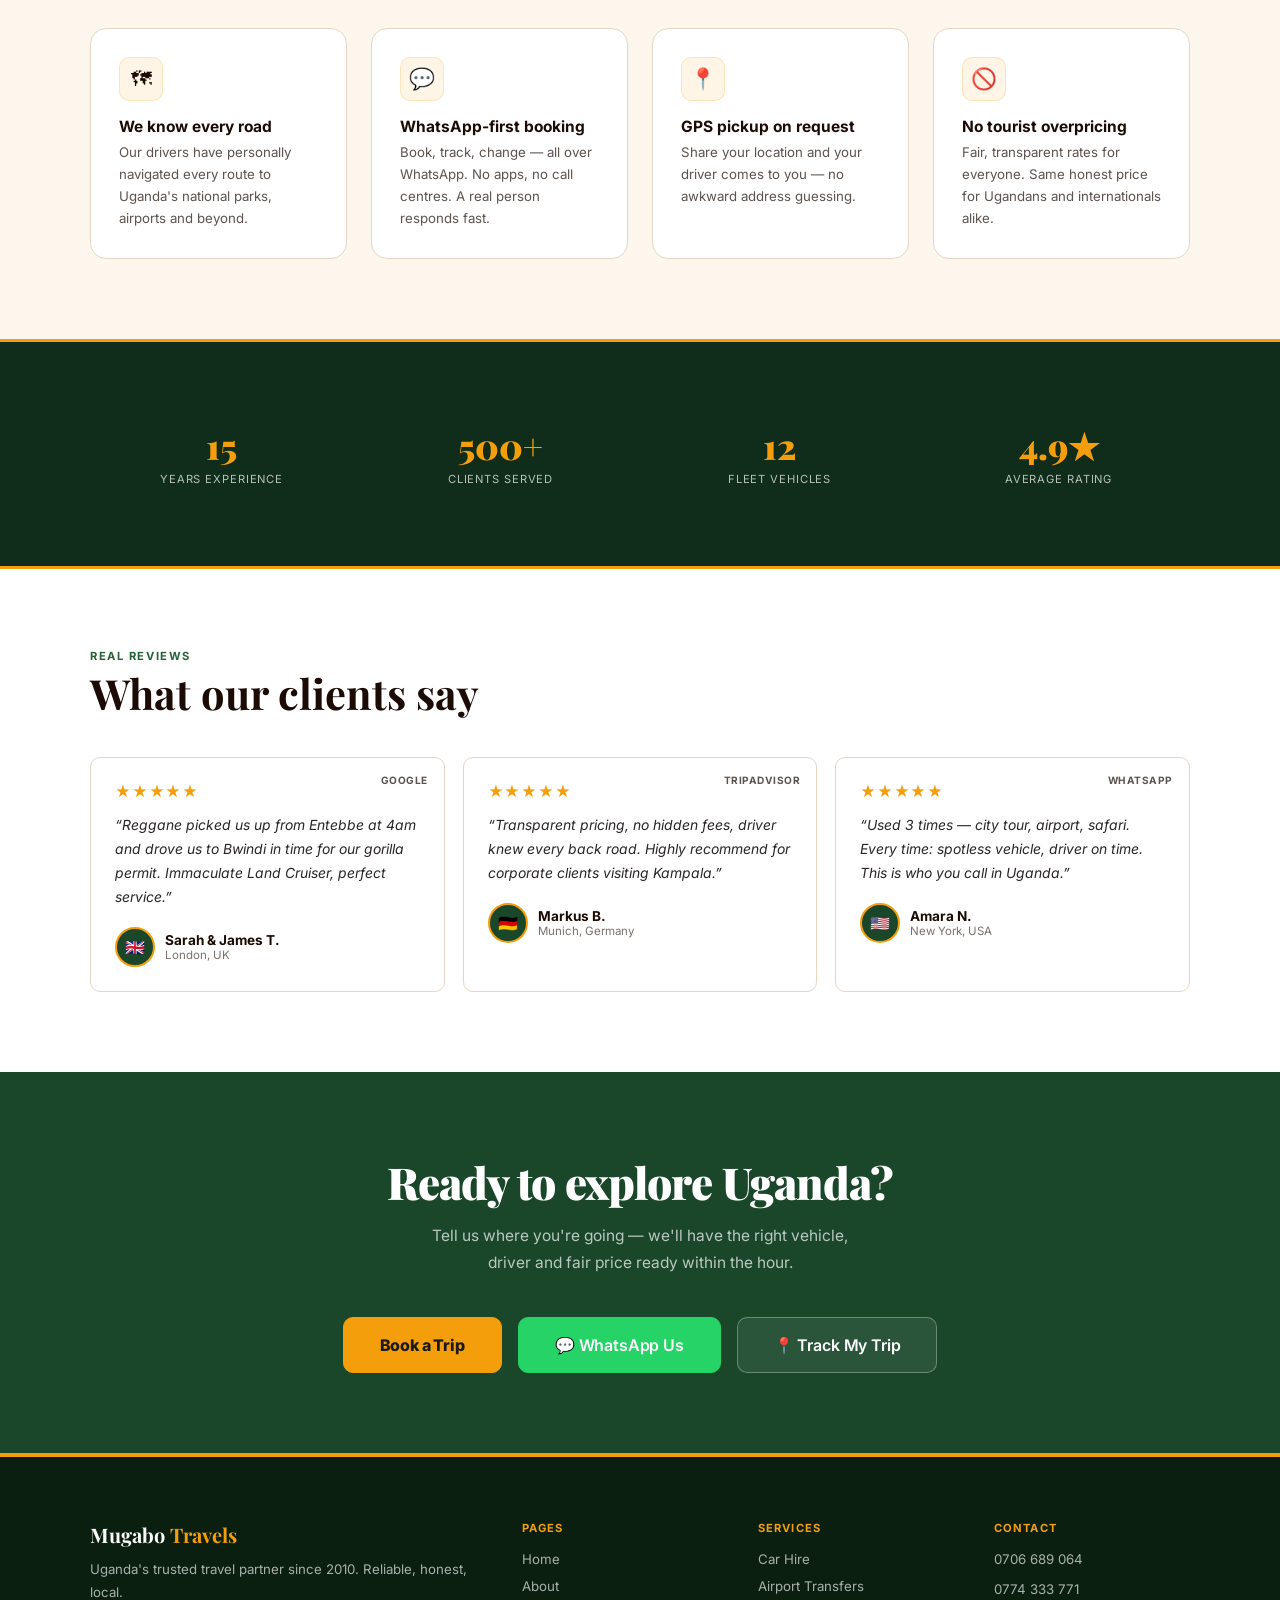
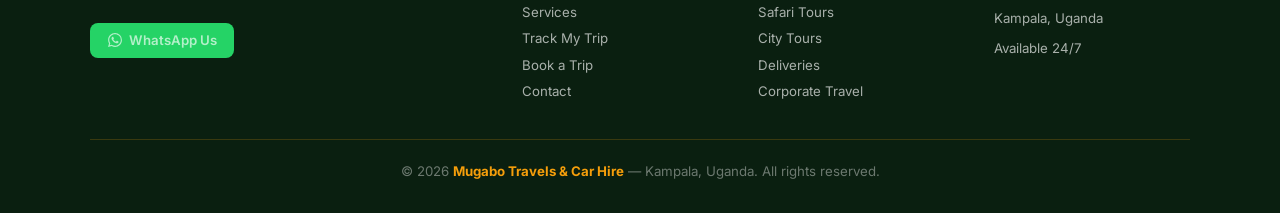
==== commit b118614d: "Add files via upload" ====
--- a/index.html
+++ b/index.html
@@ -809,66 +809,151 @@
   <div class="hero-right">
     <div class="hero-map-box">
       <div class="hero-map-label">📍 We operate across Uganda</div>
-      <svg class="uganda-map" viewBox="0 0 220 240" xmlns="http://www.w3.org/2000/svg" aria-label="Map of Uganda">
+      <svg class="uganda-map" viewBox="0 0 260 280" xmlns="http://www.w3.org/2000/svg" aria-label="Map of Uganda">
         <defs>
           <radialGradient id="ugfill" cx="50%" cy="50%" r="55%">
             <stop offset="0%" stop-color="#276237"/>
             <stop offset="100%" stop-color="#1a472a"/>
           </radialGradient>
+          <radialGradient id="lakefill" cx="50%" cy="50%" r="60%">
+            <stop offset="0%" stop-color="rgba(96,165,250,.35)"/>
+            <stop offset="100%" stop-color="rgba(37,99,235,.2)"/>
+          </radialGradient>
           <filter id="glow">
             <feGaussianBlur stdDeviation="2.5" result="blur"/>
             <feMerge><feMergeNode in="blur"/><feMergeNode in="SourceGraphic"/></feMerge>
           </filter>
+          <filter id="lakeglow">
+            <feGaussianBlur stdDeviation="1.5" result="blur"/>
+            <feMerge><feMergeNode in="blur"/><feMergeNode in="SourceGraphic"/></feMerge>
+          </filter>
         </defs>
-        <!-- Uganda outline — simplified realistic shape -->
+
+        <!-- Uganda outline — accurate shape based on reference map -->
+        <!-- Coordinates mapped to 260x280 viewBox. North~top, South~bottom -->
+        <!-- Uganda real bounds: ~N4° to S1.5°, E30° to E35° -->
         <path class="ug-country" d="
-          M 88,14 L 95,10 L 108,12 L 122,8 L 138,14 L 148,22 L 160,28
-          L 168,38 L 172,52 L 175,68 L 174,85 L 170,98 L 168,112
-          L 165,125 L 162,138 L 158,150 L 152,162 L 144,172
-          L 136,180 L 126,186 L 115,190 L 104,192 L 92,190
-          L 80,185 L 70,178 L 60,168 L 52,156 L 46,142
-          L 42,128 L 40,112 L 40,96 L 42,80 L 46,65
-          L 52,50 L 60,38 L 70,26 L 80,18 Z
-        " fill="url(#ugfill)" stroke="rgba(245,158,11,.5)" stroke-width="1.5"/>
-
-        <!-- Lake Victoria (bottom right) -->
-        <ellipse cx="165" cy="195" rx="30" ry="22" fill="rgba(59,130,246,.25)" stroke="rgba(59,130,246,.4)" stroke-width="1"/>
-        <text x="148" y="198" font-size="5.5" fill="rgba(147,197,253,.7)" font-family="sans-serif" text-anchor="middle">Lake Victoria</text>
-
-        <!-- Lake Albert (left) -->
-        <ellipse cx="38" cy="100" rx="10" ry="22" fill="rgba(59,130,246,.2)" stroke="rgba(59,130,246,.35)" stroke-width="1"/>
-
-        <!-- Roads / routes — faint lines -->
-        <line x1="88" y1="128" x2="78" y2="138" stroke="rgba(245,158,11,.25)" stroke-width="1" stroke-dasharray="3,2"/>
-        <line x1="88" y1="128" x2="108" y2="122" stroke="rgba(245,158,11,.25)" stroke-width="1" stroke-dasharray="3,2"/>
-        <line x1="88" y1="128" x2="88" y2="18" stroke="rgba(245,158,11,.15)" stroke-width="1" stroke-dasharray="3,3"/>
-
-        <!-- Ripple rings around Kampala -->
-        <circle class="ping-ring ping-1" cx="88" cy="128" r="10" fill="none" stroke="#F59E0B" stroke-width="1.5"/>
-        <circle class="ping-ring ping-2" cx="88" cy="128" r="10" fill="none" stroke="#F59E0B" stroke-width="1"/>
-        <circle class="ping-ring ping-3" cx="88" cy="128" r="10" fill="none" stroke="#F59E0B" stroke-width=".6"/>
-
-        <!-- Pin drop group -->
+          M 128,10
+          L 140,11 L 152,9 L 162,13 L 172,20 L 180,28
+          L 188,36 L 195,46 L 198,58 L 200,70
+          L 200,82 L 198,95 L 196,108
+          L 197,120 L 198,130 L 196,142
+          L 193,152 L 188,162 L 182,170
+          L 177,178 L 172,185 L 165,192
+          L 158,198 L 150,204 L 142,208
+          L 132,212 L 120,214 L 108,213
+          L 96,210 L 84,205 L 74,198
+          L 66,190 L 60,182 L 56,173
+          L 52,163 L 48,152 L 44,140
+          L 40,128 L 38,116 L 36,104
+          L 36,92 L 36,80
+          L 38,68 L 42,57 L 48,47
+          L 56,36 L 66,26 L 78,18
+          L 90,13 L 102,10 L 115,9 Z
+        " fill="url(#ugfill)" stroke="rgba(245,158,11,.45)" stroke-width="1.5"/>
+
+        <!-- Lake Victoria (SE corner — partially in Uganda) -->
+        <path d="M 165,215 L 178,205 L 192,210 L 200,222 L 205,238
+                 L 202,252 L 194,260 L 183,264 L 170,262 L 160,256
+                 L 152,246 L 148,234 L 150,222 Z"
+              fill="url(#lakefill)" stroke="rgba(96,165,250,.5)" stroke-width="1" filter="url(#lakeglow)"/>
+        <text x="176" y="248" font-size="5.5" fill="rgba(147,197,253,.8)" font-family="sans-serif" text-anchor="middle">Lake Victoria</text>
+
+        <!-- Lake Albert (NW — long thin N-S lake) -->
+        <path d="M 38,70 L 42,62 L 46,58 L 50,62 L 52,75
+                 L 52,88 L 50,100 L 48,112 L 44,118
+                 L 40,114 L 36,104 L 36,90 L 36,78 Z"
+              fill="url(#lakefill)" stroke="rgba(96,165,250,.45)" stroke-width="1"/>
+        <text x="32" y="90" font-size="4.5" fill="rgba(147,197,253,.7)" font-family="sans-serif" text-anchor="middle" transform="rotate(-75,32,90)">L. Albert</text>
+
+        <!-- Lake Kyoga (central — irregular shape) -->
+        <path d="M 110,95 L 122,92 L 134,90 L 144,93 L 148,100
+                 L 144,108 L 136,112 L 126,115 L 116,113
+                 L 106,110 L 100,104 L 102,97 Z"
+              fill="url(#lakefill)" stroke="rgba(96,165,250,.4)" stroke-width="1"/>
+        <text x="124" y="104" font-size="4.5" fill="rgba(147,197,253,.65)" font-family="sans-serif" text-anchor="middle">L. Kyoga</text>
+
+        <!-- Lake Edward (SW) -->
+        <path d="M 58,182 L 66,176 L 72,178 L 74,186 L 70,194
+                 L 62,196 L 56,192 L 54,184 Z"
+              fill="url(#lakefill)" stroke="rgba(96,165,250,.4)" stroke-width="1"/>
+        <text x="64" y="202" font-size="4" fill="rgba(147,197,253,.6)" font-family="sans-serif" text-anchor="middle">L. Edward</text>
+
+        <!-- Lake George (between Edward and Kazinga) -->
+        <path d="M 76,178 L 82,174 L 86,178 L 84,184 L 78,186 L 74,182 Z"
+              fill="url(#lakefill)" stroke="rgba(96,165,250,.35)" stroke-width=".8"/>
+
+        <!-- White Nile / Albert Nile — flows N from L. Victoria through Kyoga to Albert -->
+        <path d="M 168,218 L 162,210 L 156,200 L 152,190 L 148,178
+                 L 142,165 L 136,150 L 128,138 L 124,122 L 124,108
+                 L 120,96 L 118,86 L 116,76 L 110,68 L 104,58
+                 L 96,48 L 90,38 L 82,28"
+              fill="none" stroke="rgba(96,165,250,.3)" stroke-width="1.5" stroke-dasharray="none"/>
+
+        <!-- Route lines from Kampala (faint amber) -->
+        <line x1="120" y1="148" x2="100" y2="164" stroke="rgba(245,158,11,.2)" stroke-width="1" stroke-dasharray="3,2"/>
+        <line x1="120" y1="148" x2="150" y2="138" stroke="rgba(245,158,11,.2)" stroke-width="1" stroke-dasharray="3,2"/>
+        <line x1="120" y1="148" x2="105" y2="56" stroke="rgba(245,158,11,.12)" stroke-width="1" stroke-dasharray="3,3"/>
+        <line x1="120" y1="148" x2="68" y2="170" stroke="rgba(245,158,11,.12)" stroke-width="1" stroke-dasharray="3,3"/>
+        <line x1="120" y1="148" x2="62" y2="90" stroke="rgba(245,158,11,.1)" stroke-width="1" stroke-dasharray="3,4"/>
+
+        <!-- Ripple rings around Kampala (cx=120, cy=148) -->
+        <circle class="ping-ring ping-1" cx="120" cy="148" r="10" fill="none" stroke="#F59E0B" stroke-width="1.5"/>
+        <circle class="ping-ring ping-2" cx="120" cy="148" r="10" fill="none" stroke="#F59E0B" stroke-width="1"/>
+        <circle class="ping-ring ping-3" cx="120" cy="148" r="10" fill="none" stroke="#F59E0B" stroke-width=".6"/>
+
+        <!-- Pin drop group on Kampala -->
         <g class="map-pin" filter="url(#glow)">
-          <!-- Pin shadow -->
-          <ellipse cx="88" cy="143" rx="6" ry="2.5" fill="rgba(0,0,0,.35)" class="pin-shadow"/>
-          <!-- Pin body -->
-          <path d="M 88,108 C 78,108 72,116 72,124 C 72,134 88,148 88,148 C 88,148 104,134 104,124 C 104,116 98,108 88,108 Z"
+          <ellipse cx="120" cy="162" rx="6" ry="2.5" fill="rgba(0,0,0,.35)" class="pin-shadow"/>
+          <path d="M 120,128 C 110,128 104,136 104,144 C 104,154 120,168 120,168 C 120,168 136,154 136,144 C 136,136 130,128 120,128 Z"
                 fill="#F59E0B" stroke="rgba(255,255,255,.4)" stroke-width="1.5"/>
-          <!-- Pin inner dot -->
-          <circle cx="88" cy="124" r="5" fill="rgba(255,255,255,.9)"/>
+          <circle cx="120" cy="144" r="5" fill="rgba(255,255,255,.9)"/>
         </g>
 
-        <!-- City labels -->
-        <text x="92" y="126" font-size="6.5" fill="#fff" font-family="sans-serif" font-weight="bold">Kampala</text>
-        <circle cx="78" cy="138" r="2" fill="rgba(255,255,255,.6)"/>
-        <text x="62" y="141" font-size="5" fill="rgba(255,255,255,.55)" font-family="sans-serif">Entebbe</text>
-        <circle cx="108" cy="122" r="2" fill="rgba(255,255,255,.6)"/>
-        <text x="110" y="121" font-size="5" fill="rgba(255,255,255,.55)" font-family="sans-serif">Jinja</text>
-        <circle cx="105" cy="50" r="2" fill="rgba(255,255,255,.6)"/>
-        <text x="107" y="49" font-size="5" fill="rgba(255,255,255,.55)" font-family="sans-serif">Gulu</text>
-        <circle cx="60" cy="162" r="2" fill="rgba(255,255,255,.6)"/>
-        <text x="44" y="165" font-size="5" fill="rgba(255,255,255,.55)" font-family="sans-serif">Mbarara</text>
+        <!-- City dots and labels -->
+        <!-- Kampala label -->
+        <text x="124" y="146" font-size="6.5" fill="#fff" font-family="sans-serif" font-weight="bold">Kampala</text>
+
+        <!-- Entebbe (SW of Kampala, on lake) -->
+        <circle cx="110" cy="164" r="2" fill="rgba(255,255,255,.65)"/>
+        <text x="90" y="167" font-size="4.8" fill="rgba(255,255,255,.6)" font-family="sans-serif">Entebbe</text>
+
+        <!-- Jinja (E of Kampala, near lake Victoria) -->
+        <circle cx="150" cy="148" r="2" fill="rgba(255,255,255,.65)"/>
+        <text x="152" y="147" font-size="4.8" fill="rgba(255,255,255,.6)" font-family="sans-serif">Jinja</text>
+
+        <!-- Gulu (N) -->
+        <circle cx="110" cy="56" r="2" fill="rgba(255,255,255,.65)"/>
+        <text x="112" y="55" font-size="4.8" fill="rgba(255,255,255,.6)" font-family="sans-serif">Gulu</text>
+
+        <!-- Mbarara (SW) -->
+        <circle cx="86" cy="190" r="2" fill="rgba(255,255,255,.65)"/>
+        <text x="70" y="196" font-size="4.8" fill="rgba(255,255,255,.6)" font-family="sans-serif">Mbarara</text>
+
+        <!-- Fort Portal (W) -->
+        <circle cx="64" cy="140" r="2" fill="rgba(255,255,255,.6)"/>
+        <text x="44" y="144" font-size="4.5" fill="rgba(255,255,255,.55)" font-family="sans-serif">Ft Portal</text>
+
+        <!-- Masindi (NW) -->
+        <circle cx="80" cy="88" r="2" fill="rgba(255,255,255,.6)"/>
+        <text x="82" y="87" font-size="4.5" fill="rgba(255,255,255,.55)" font-family="sans-serif">Masindi</text>
+
+        <!-- Lira (N-central) -->
+        <circle cx="136" cy="72" r="2" fill="rgba(255,255,255,.6)"/>
+        <text x="138" y="71" font-size="4.5" fill="rgba(255,255,255,.55)" font-family="sans-serif">Lira</text>
+
+        <!-- Soroti (NE) -->
+        <circle cx="162" cy="96" r="2" fill="rgba(255,255,255,.6)"/>
+        <text x="164" y="95" font-size="4.5" fill="rgba(255,255,255,.55)" font-family="sans-serif">Soroti</text>
+
+        <!-- Kabale (SW extreme) -->
+        <circle cx="80" cy="216" r="2" fill="rgba(255,255,255,.6)"/>
+        <text x="82" y="222" font-size="4.5" fill="rgba(255,255,255,.55)" font-family="sans-serif">Kabale</text>
+
+        <!-- Moroto (NE extreme) -->
+        <circle cx="184" cy="68" r="2" fill="rgba(255,255,255,.6)"/>
+        <text x="166" y="67" font-size="4.5" fill="rgba(255,255,255,.55)" font-family="sans-serif">Moroto</text>
+
       </svg>
     </div><!-- /hero-map-box -->
     <div class="bw bw-wrap" role="search" aria-label="Quick booking">
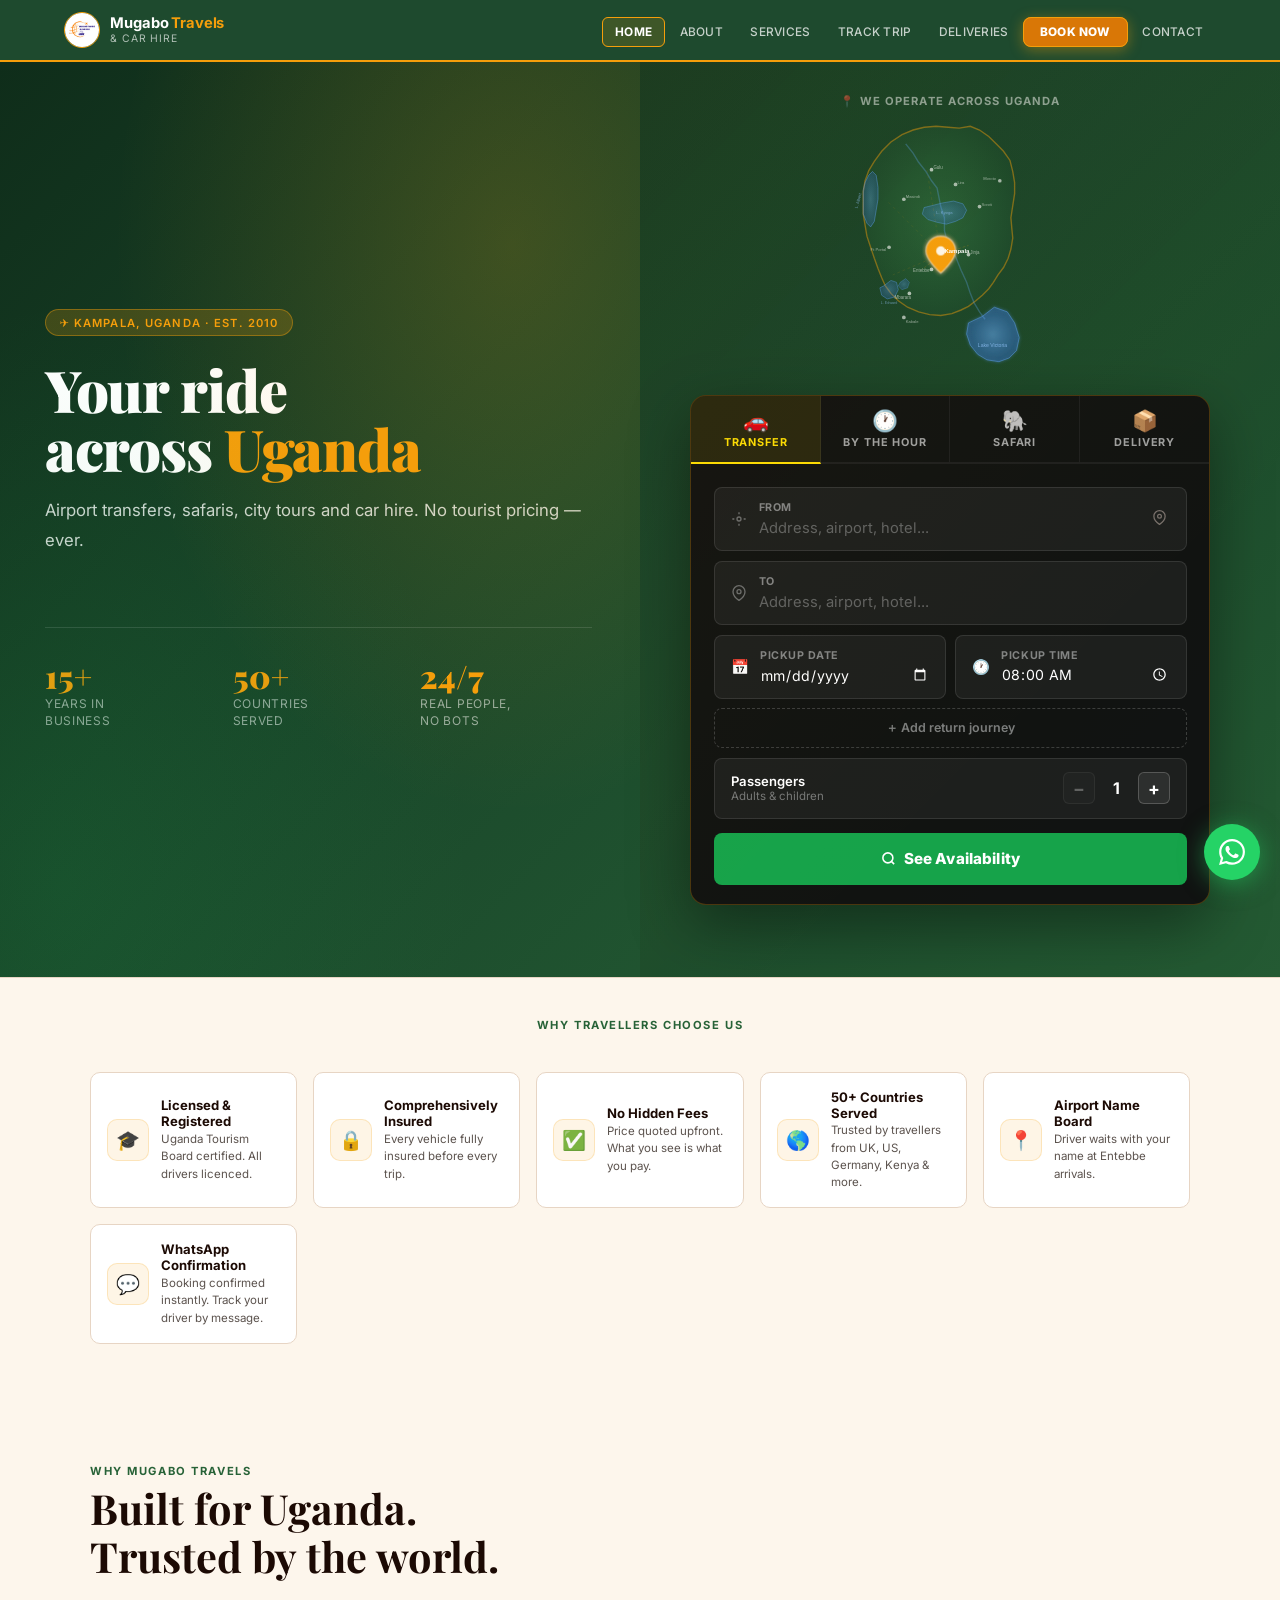
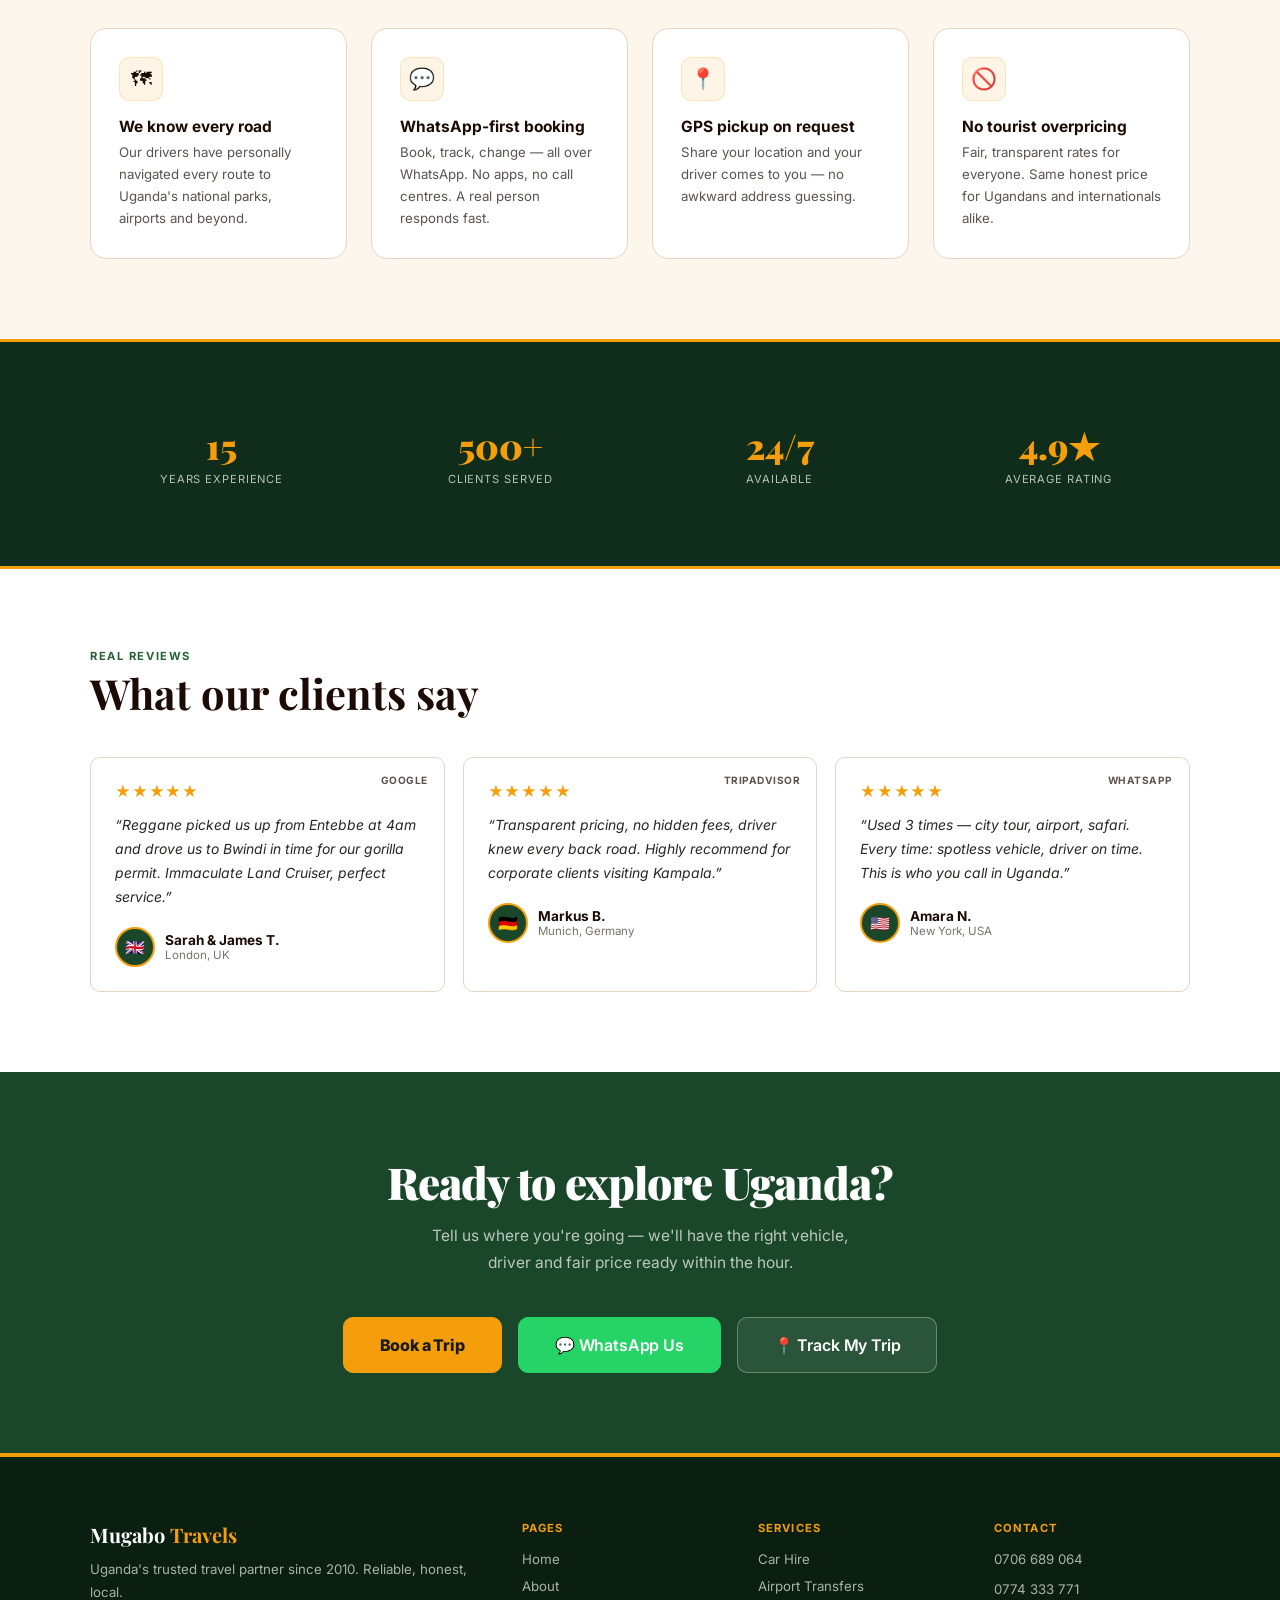
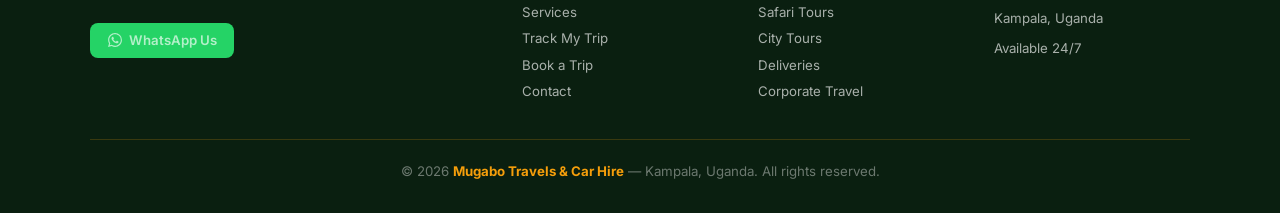
==== commit f04b64fb: "Add files via upload" ====
--- a/index.html
+++ b/index.html
@@ -1004,7 +1004,7 @@
             <div style="flex:1"><label for="hw-time" class="bw-lbl">Pickup time</label><input id="hw-time" type="time" value="08:00" aria-label="Pickup time"></div>
           </div>
         </div>
-        <button class="bw-return" id="returnBtn" onclick="toggleReturn(this)" aria-expanded="false">&#xFF0B; ADD RETURN</button>
+        <button class="bw-return" id="returnBtn" onclick="toggleReturn(this)" aria-expanded="false">&#xFF0B; Add return journey</button>
         <div id="returnDate" style="display:none;margin-bottom:.6rem" aria-hidden="true">
           <div class="bw-dt">
             <span aria-hidden="true" style="font-size:.9rem">&#128197;</span>
@@ -1024,6 +1024,64 @@
           See Availability
         </button>
         </div><!-- /bw-main-panel -->
+        <!-- ── SAFARI PANEL ── shown only when Safari tab active -->
+        <div id="bw-safari-panel" style="display:none">
+          <div class="bw-field">
+            <svg class="bw-icon" width="16" height="16" viewBox="0 0 24 24" fill="none" stroke="currentColor" stroke-width="2" aria-hidden="true"><path d="M3 9l9-7 9 7v11a2 2 0 0 1-2 2H5a2 2 0 0 1-2-2z"/><polyline points="9 22 9 12 15 12 15 22"/></svg>
+            <div style="flex:1;min-width:0">
+              <label for="sf-park" class="bw-lbl">National Park / Destination</label>
+              <select id="sf-park" class="bw-fi" style="padding:.3rem 0;background:transparent;border:none;color:inherit;font-size:.95rem;width:100%;cursor:pointer">
+                <option value="">Select a destination…</option>
+                <option>🦍 Bwindi Impenetrable Forest</option>
+                <option>🦁 Queen Elizabeth National Park</option>
+                <option>🌊 Murchison Falls National Park</option>
+                <option>🐈 Kidepo Valley National Park</option>
+                <option>🦏 Ziwa Rhino Sanctuary</option>
+                <option>🦎 Lake Mburo National Park</option>
+                <option>🐒 Kibale Forest (Chimps)</option>
+                <option>🏔️ Mt Elgon National Park</option>
+                <option>🌿 Other / Not sure yet</option>
+              </select>
+            </div>
+          </div>
+          <div class="bw-dt-row">
+            <div class="bw-dt">
+              <span aria-hidden="true" style="font-size:.9rem">&#128197;</span>
+              <div style="flex:1">
+                <label for="sf-date" class="bw-lbl">Start date</label>
+                <input id="sf-date" type="date" aria-label="Safari start date">
+              </div>
+            </div>
+            <div class="bw-dt">
+              <span aria-hidden="true" style="font-size:.9rem">&#128337;</span>
+              <div style="flex:1">
+                <label for="sf-days" class="bw-lbl">Duration</label>
+                <select id="sf-days" style="background:transparent;border:none;color:inherit;font-size:.9rem;width:100%;cursor:pointer" aria-label="Safari duration">
+                  <option value="1">1 day</option>
+                  <option value="2">2 days</option>
+                  <option value="3" selected>3 days</option>
+                  <option value="4">4 days</option>
+                  <option value="5">5 days</option>
+                  <option value="6">6 days</option>
+                  <option value="7">7 days</option>
+                  <option value="8+">8+ days</option>
+                </select>
+              </div>
+            </div>
+          </div>
+          <div class="bw-pax">
+            <div><div class="bw-pax-lbl">Group size</div><div class="bw-pax-sub">Adults &amp; children</div></div>
+            <div class="pax-c" role="group" aria-label="Group size">
+              <button class="pax-btn" id="sfMinus" onclick="changeSfPax(-1)" aria-label="Reduce group" disabled>&minus;</button>
+              <span class="pax-n" id="sfCount" aria-live="polite">2</span>
+              <button class="pax-btn" id="sfPlus"  onclick="changeSfPax(1)"  aria-label="Increase group">+</button>
+            </div>
+          </div>
+          <button class="bw-go" onclick="sendSafari()">
+            <svg width="15" height="15" viewBox="0 0 24 24" fill="none" stroke="currentColor" stroke-width="2.5" aria-hidden="true"><path d="M22 16.92v3a2 2 0 0 1-2.18 2 19.79 19.79 0 0 1-8.63-3.07A19.5 19.5 0 0 1 4.69 11a19.79 19.79 0 0 1-3.07-8.67A2 2 0 0 1 3.6 0h3a2 2 0 0 1 2 1.72c.127.96.361 1.903.7 2.81a2 2 0 0 1-.45 2.11L7.91 7.91a16 16 0 0 0 6.29 6.29l.95-.95a2 2 0 0 1 2.11-.45c.907.339 1.85.573 2.81.7A2 2 0 0 1 22 16.92z"/></svg>
+            Get Safari Quote
+          </button>
+        </div><!-- /bw-safari-panel -->
         <div id="bw-delivery-panel" style="display:none">
           <div class="bw-field">
             <svg class="bw-icon" width="16" height="16" viewBox="0 0 24 24" fill="none" stroke="currentColor" stroke-width="2" aria-hidden="true"><path d="M12 2C8.13 2 5 5.13 5 9c0 5.25 7 13 7 13s7-7.75 7-13c0-3.87-3.13-7-7-7z"/><circle cx="12" cy="9" r="2.5"/></svg>
@@ -1112,7 +1170,7 @@
   <div class="sw">
     <div><div class="sn">15</div><div class="sl">Years Experience</div></div>
     <div><div class="sn">500+</div><div class="sl">Clients Served</div></div>
-    <div><div class="sn">12</div><div class="sl">Fleet Vehicles</div></div>
+    <div><div class="sn">24/7</div><div class="sl">Available</div></div>
     <div><div class="sn">4.9&#9733;</div><div class="sl">Average Rating</div></div>
   </div>
 </div>
@@ -1158,14 +1216,35 @@
 
 <script>
 document.getElementById('hw-date').min=new Date().toISOString().split('T')[0];
-var pax=1,activeTab='transfer';
+var pax=1,sfPax=2,activeTab='transfer';
 function setTab(el,tab){
   document.querySelectorAll('.bw-tab').forEach(function(t){t.classList.remove('active');t.setAttribute('aria-selected','false');});
   el.classList.add('active');el.setAttribute('aria-selected','true');activeTab=tab;
-  // Show/hide delivery panel
   var dp=document.getElementById('bw-delivery-panel');
+  var sp=document.getElementById('bw-safari-panel');
   var mp=document.getElementById('bw-main-panel');
-  if(dp&&mp){dp.style.display=(tab==='delivery')?'block':'none';mp.style.display=(tab==='delivery')?'none':'block';}
+  if(mp){mp.style.display=(tab==='delivery'||tab==='safari')?'none':'block';}
+  if(dp){dp.style.display=(tab==='delivery')?'block':'none';}
+  if(sp){sp.style.display=(tab==='safari')?'block':'none';}
+}
+
+function changeSfPax(d){
+  sfPax=Math.max(1,Math.min(20,sfPax+d));
+  document.getElementById('sfCount').textContent=sfPax;
+  document.getElementById('sfMinus').disabled=(sfPax<=1);
+  document.getElementById('sfPlus').disabled=(sfPax>=20);
+}
+function sendSafari(){
+  var park=(document.getElementById('sf-park')||{}).value||'';
+  var date=(document.getElementById('sf-date')||{}).value||'';
+  var days=(document.getElementById('sf-days')||{}).value||'3';
+  var msg='Hello Mugabo Travels! I\'d like a *safari quote*:%0A'
+    +'🐾 Park/Destination: '+encodeURIComponent(park||'Not decided yet')+'%0A'
+    +'📅 Start date: '+encodeURIComponent(date||'Flexible')+'%0A'
+    +'⏱️ Duration: '+encodeURIComponent(days+' day'+(days==='1'?'':'s'))+'%0A'
+    +'👥 Group size: '+sfPax+' '+(sfPax===1?'person':'people')+'%0A'
+    +'Please can you send me your best price? Thank you!';
+  window.open('https://wa.me/256706689064?text='+msg,'_blank');
 }
 function sendDelivery(){
   var from=(document.getElementById('del-from')||{}).value||'';
@@ -1190,7 +1269,7 @@
   r.setAttribute('aria-hidden',open?'true':'false');
   btn.classList.toggle('active',!open);
   btn.setAttribute('aria-expanded',String(!open));
-  btn.textContent=open?'\uFF0B ADD RETURN':'\u2715 REMOVE RETURN';
+  btn.textContent=open?'\uFF0B Add return journey':'\u2715 Remove return';
 }
 function changePax(d){
   pax=Math.max(1,Math.min(14,pax+d));
